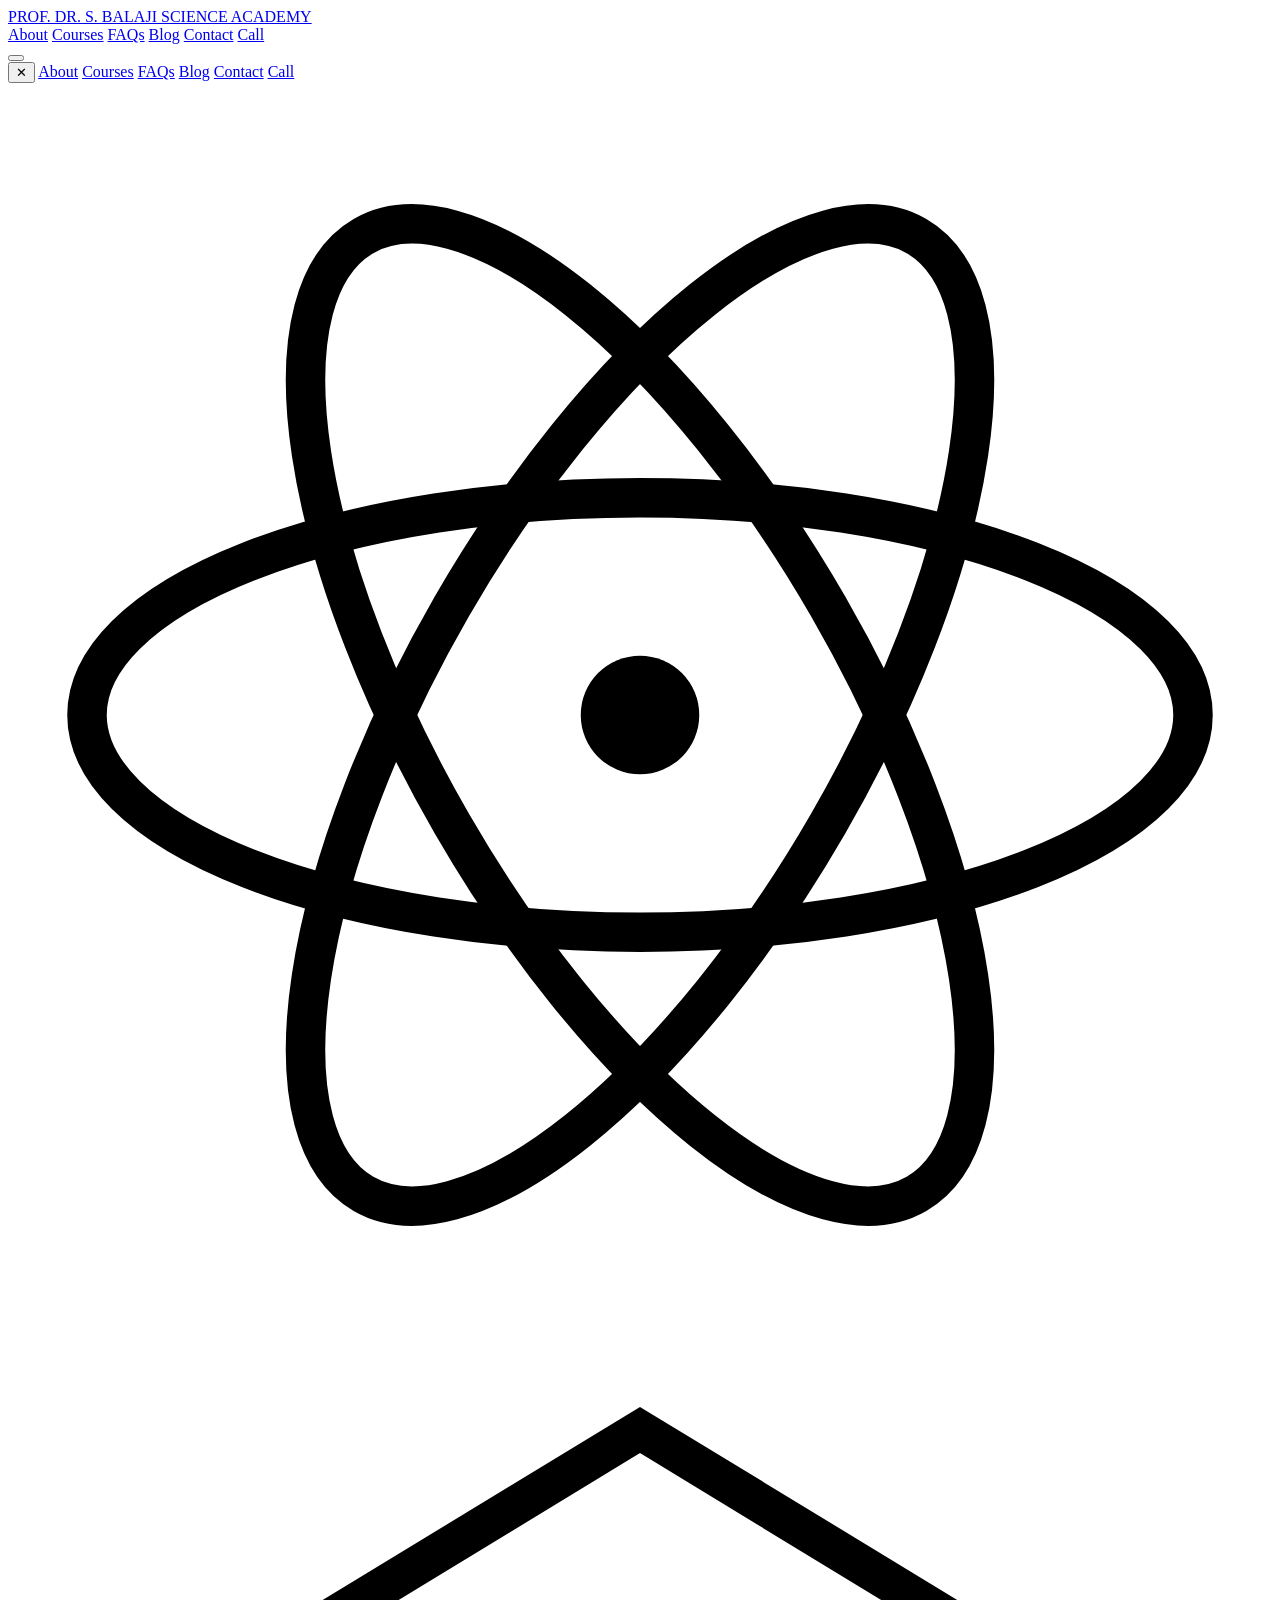
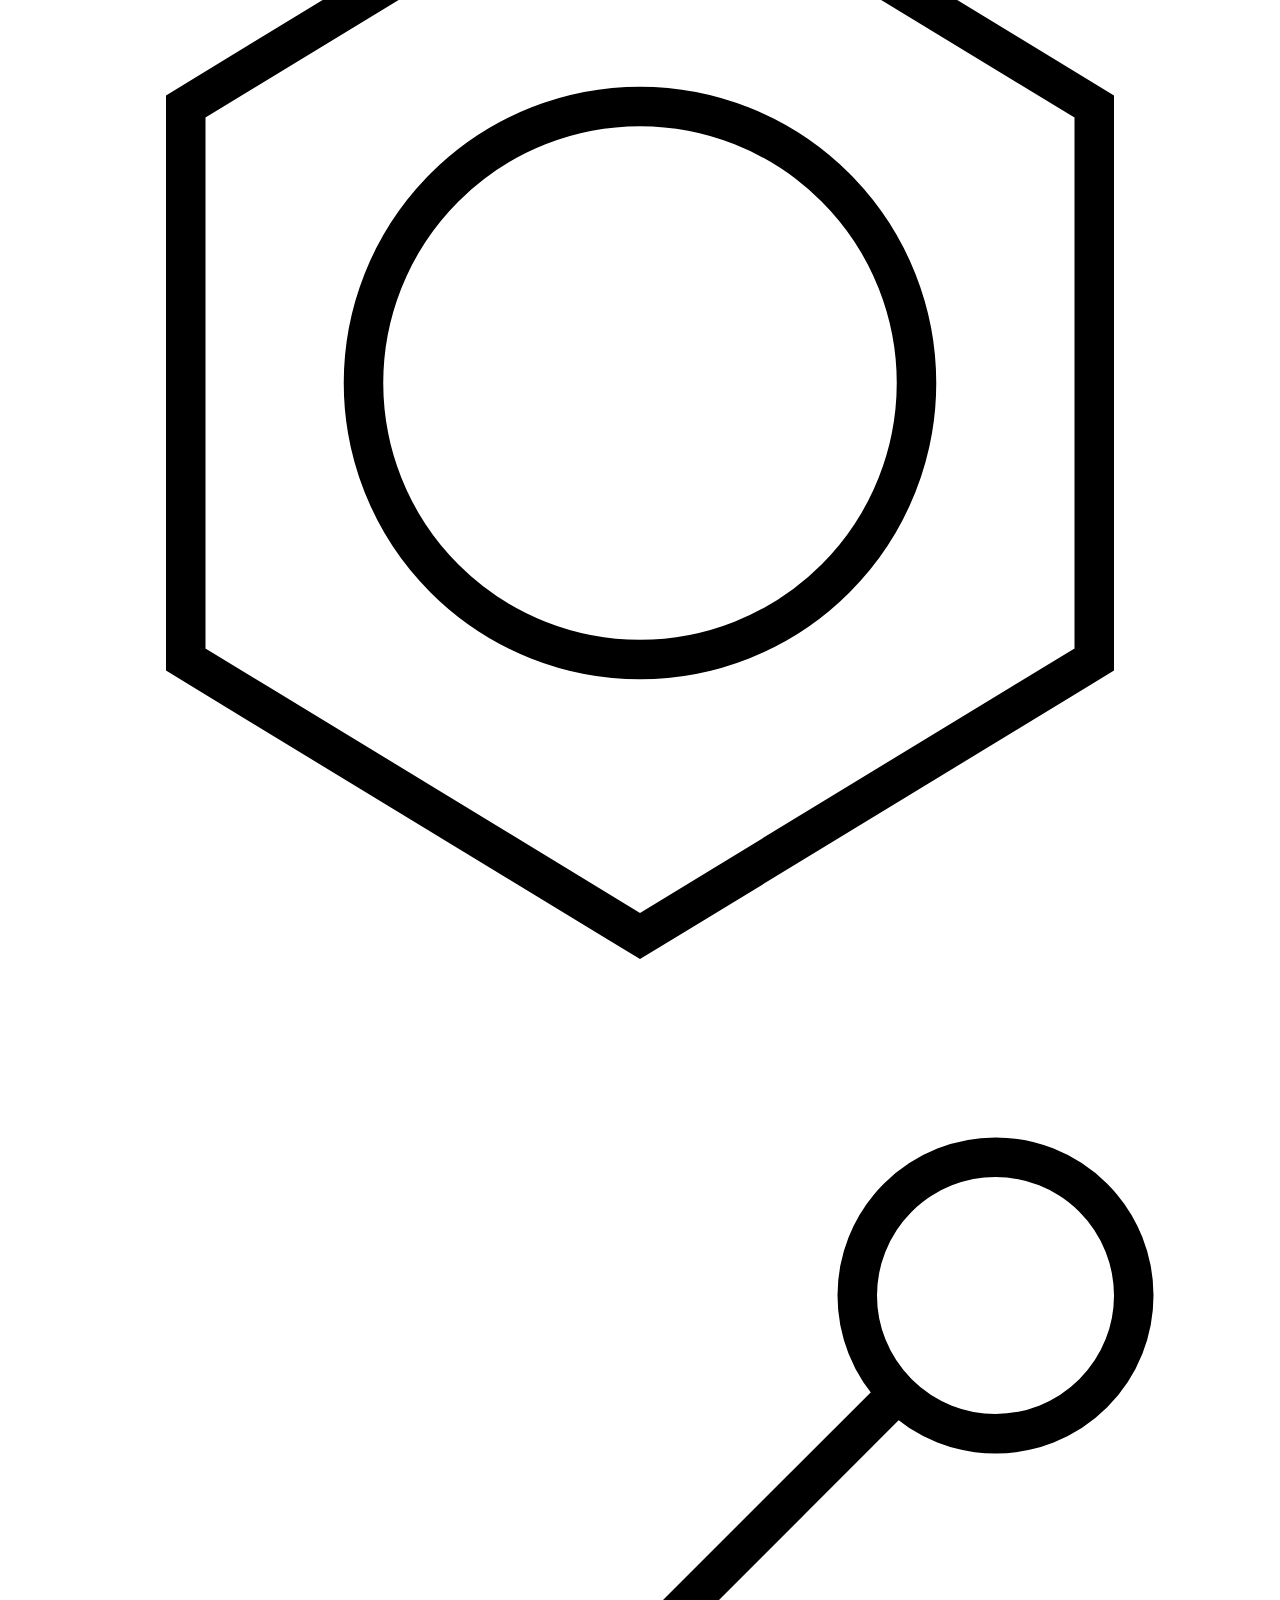
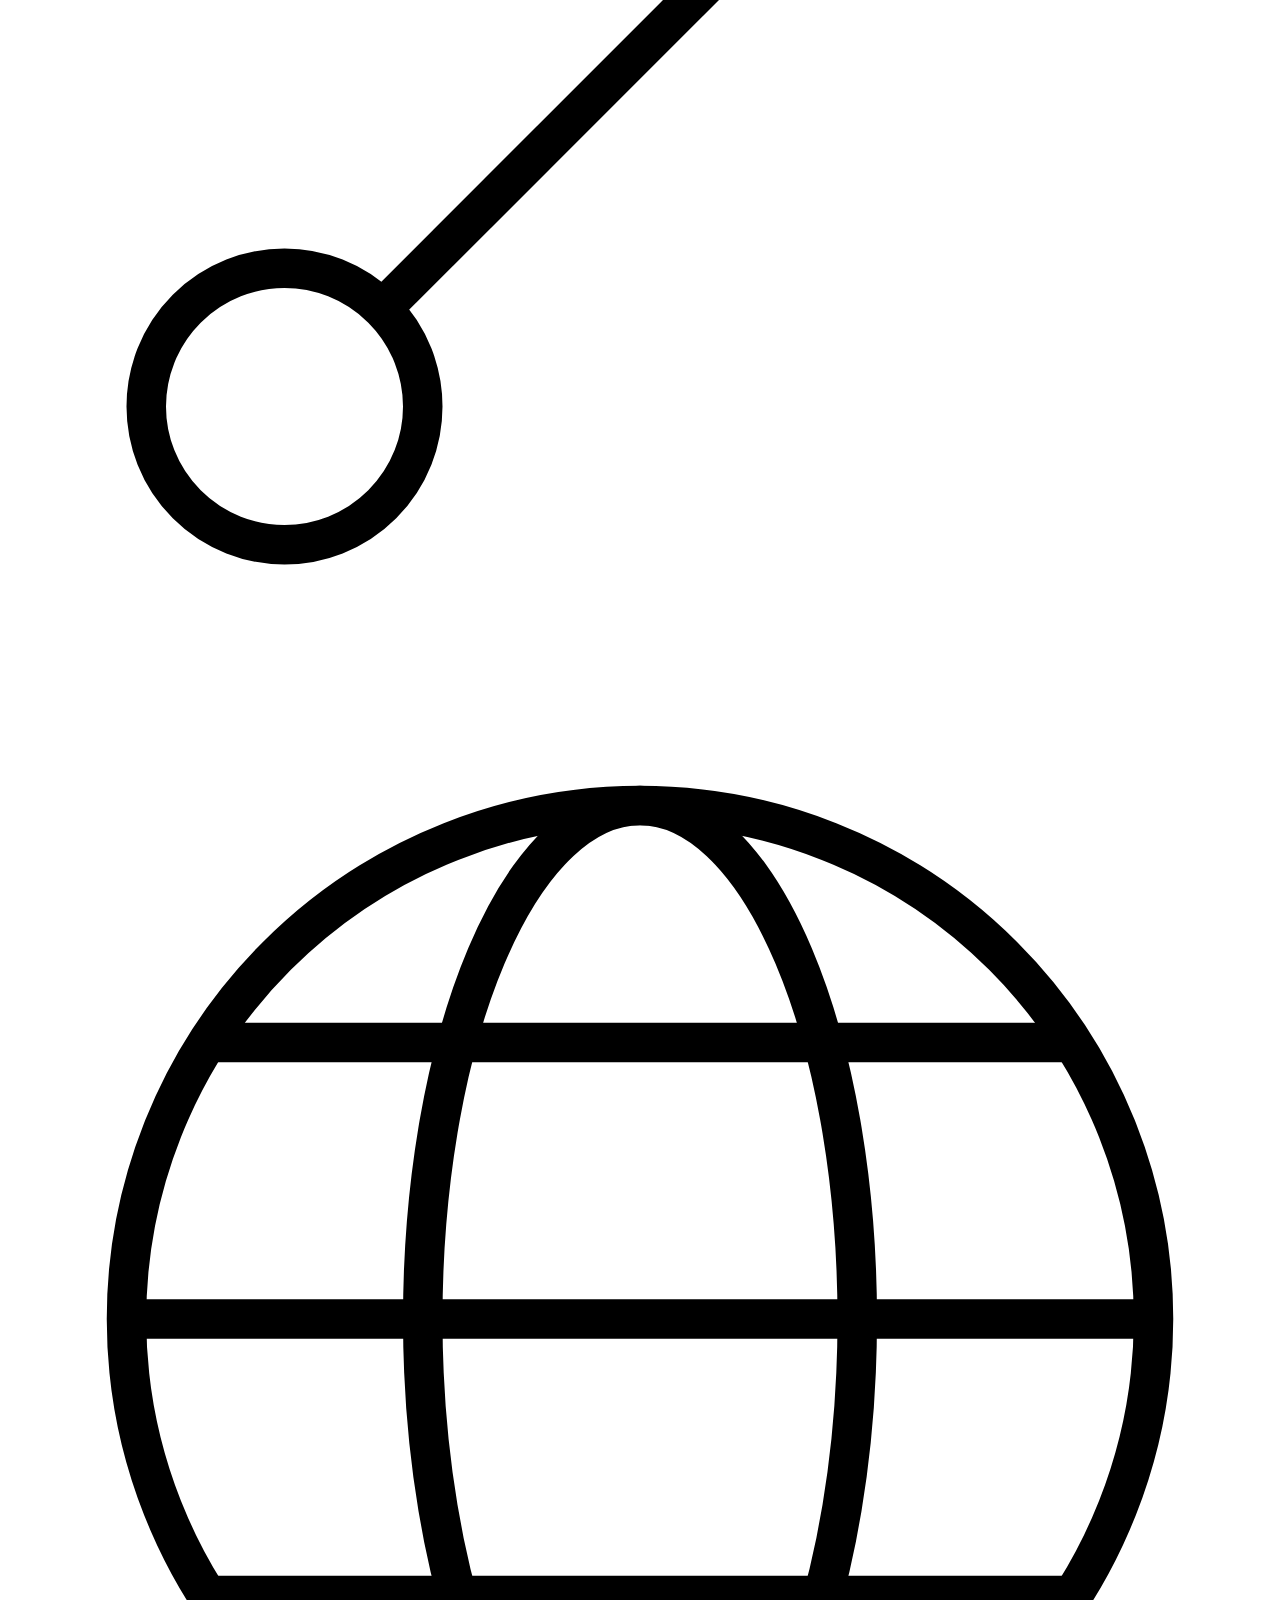
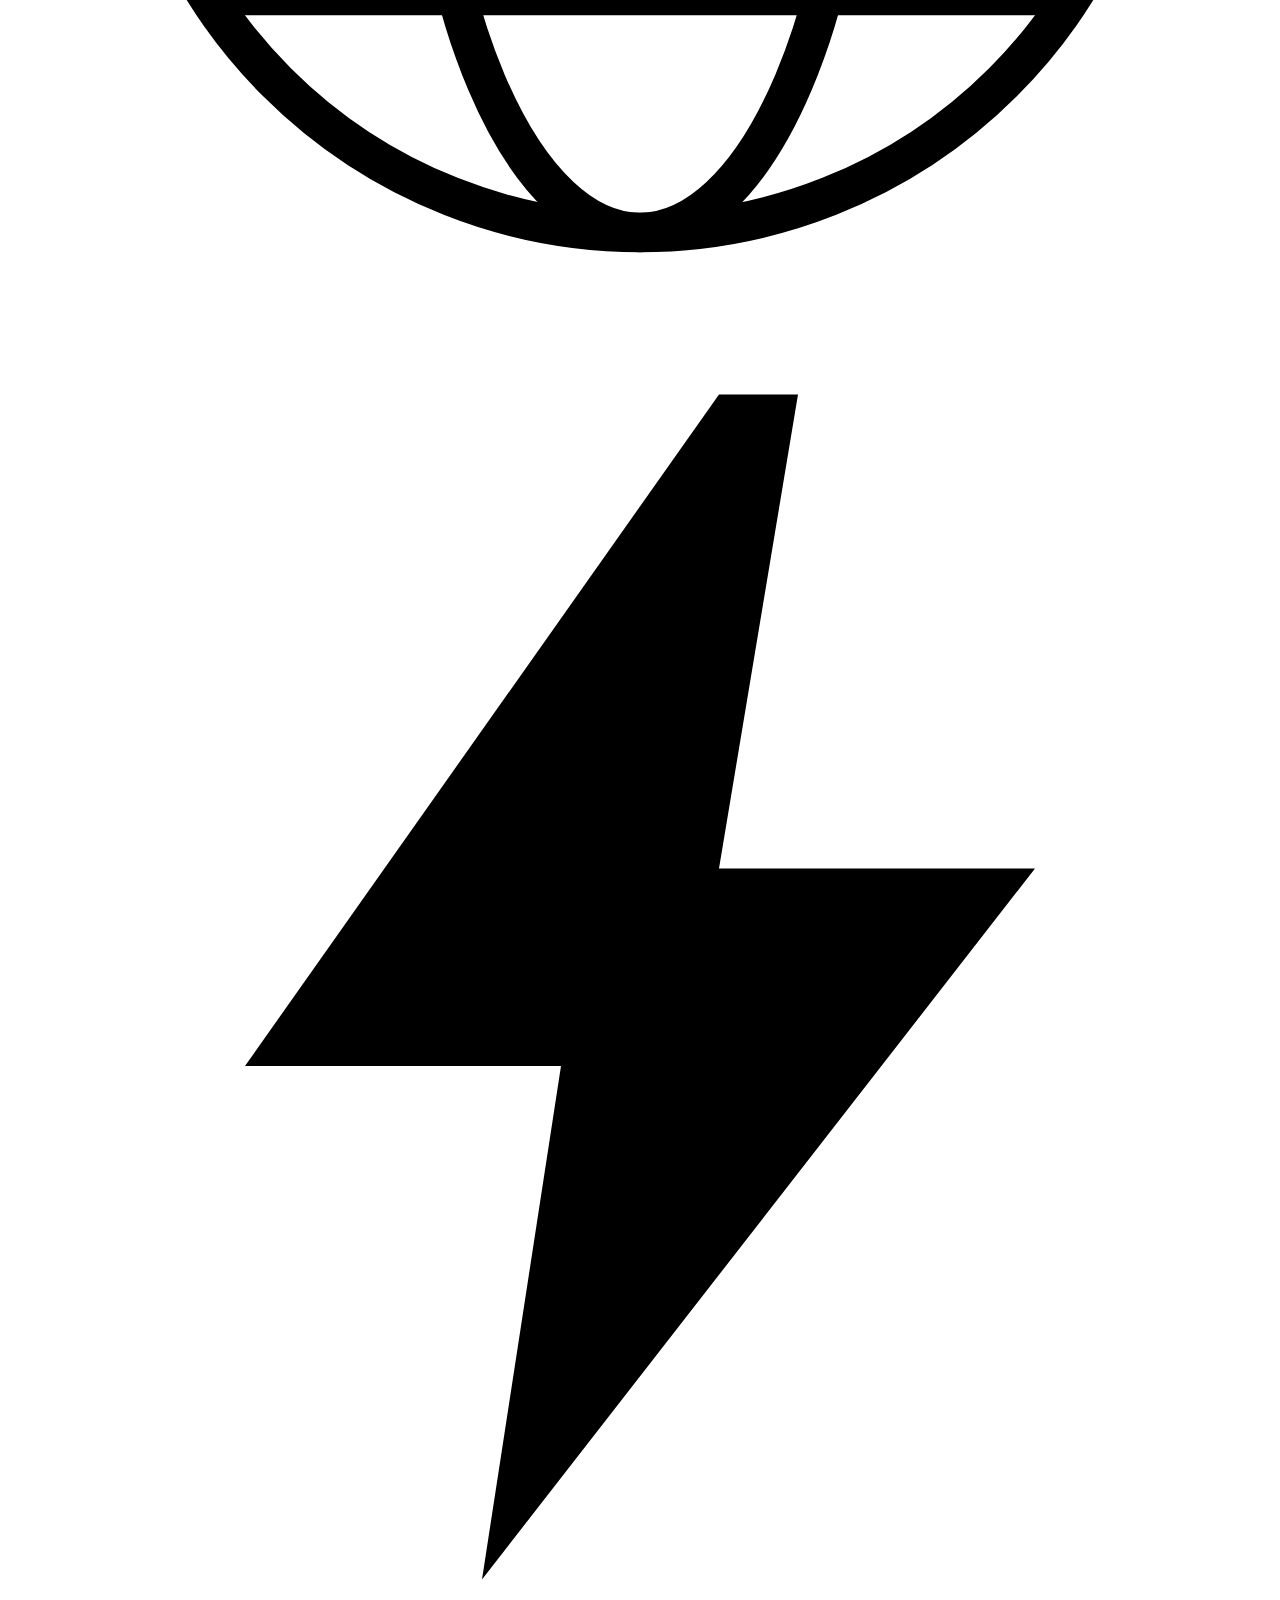
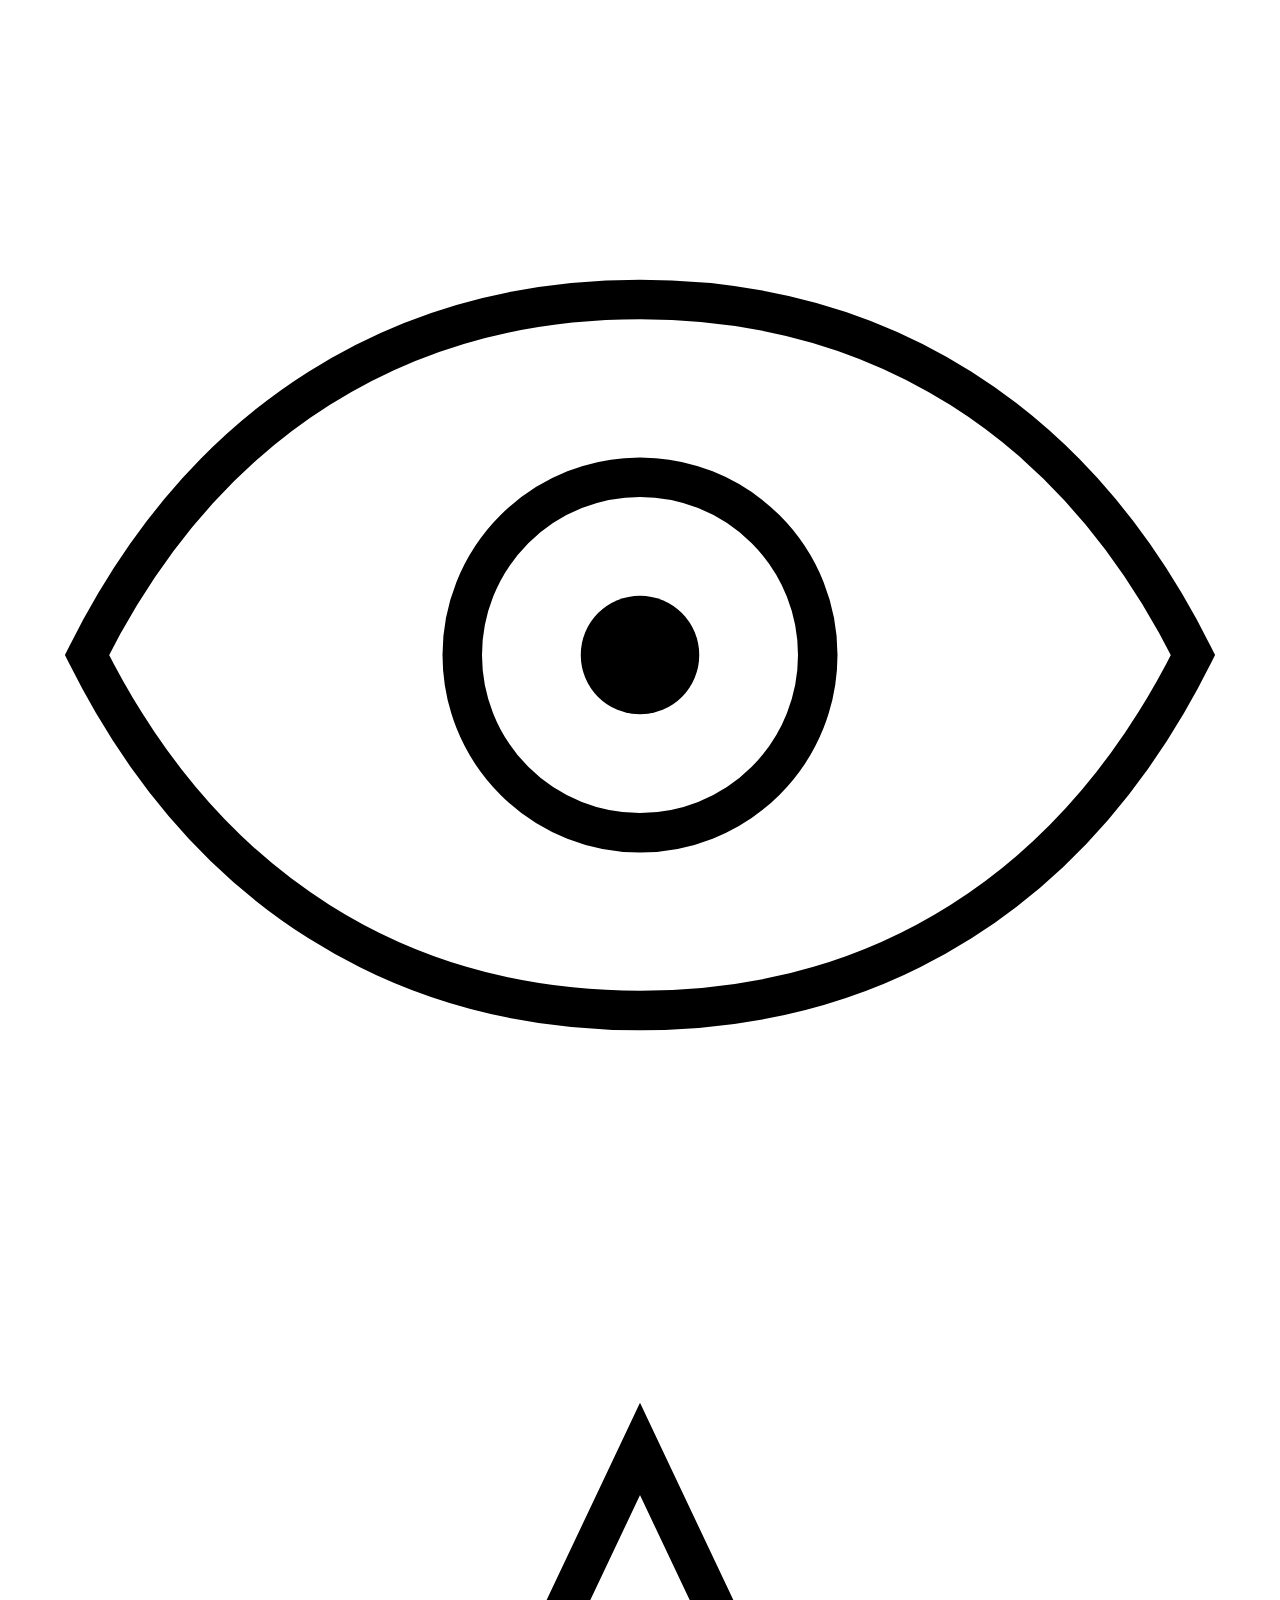
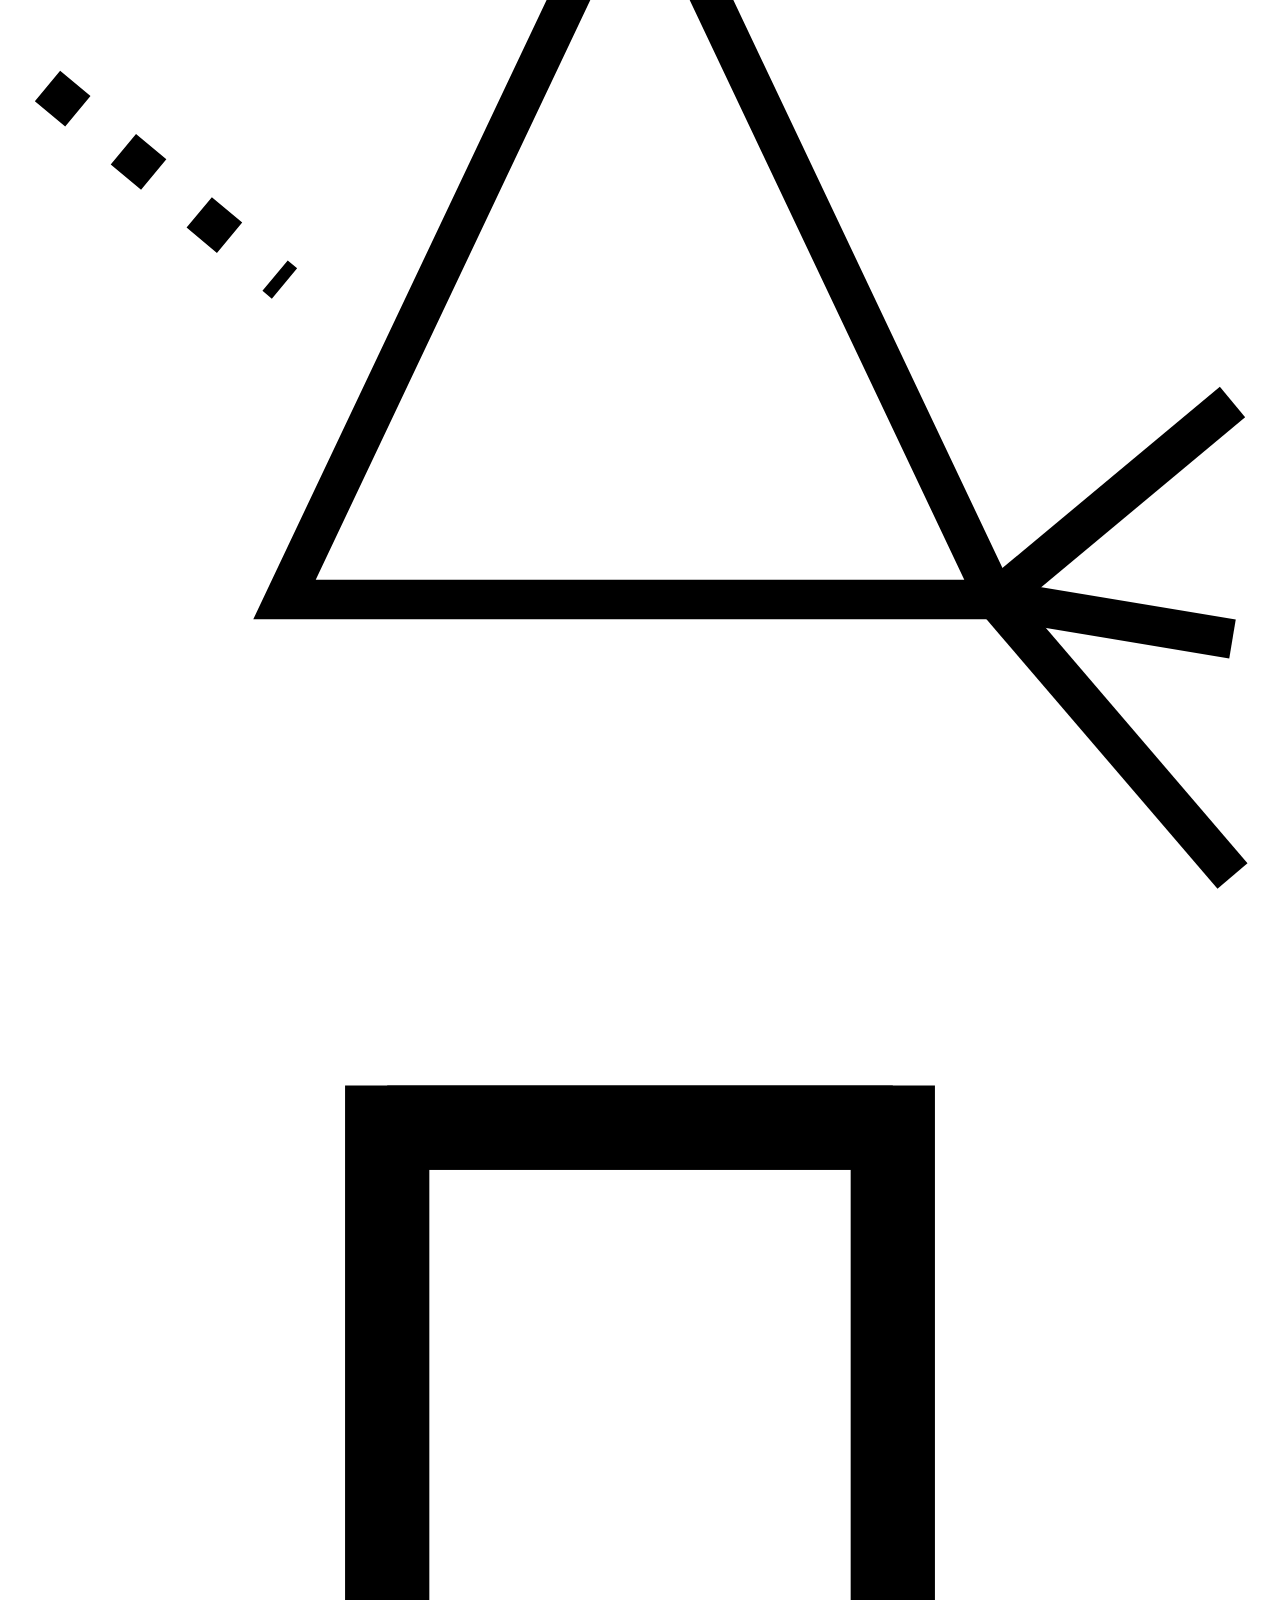
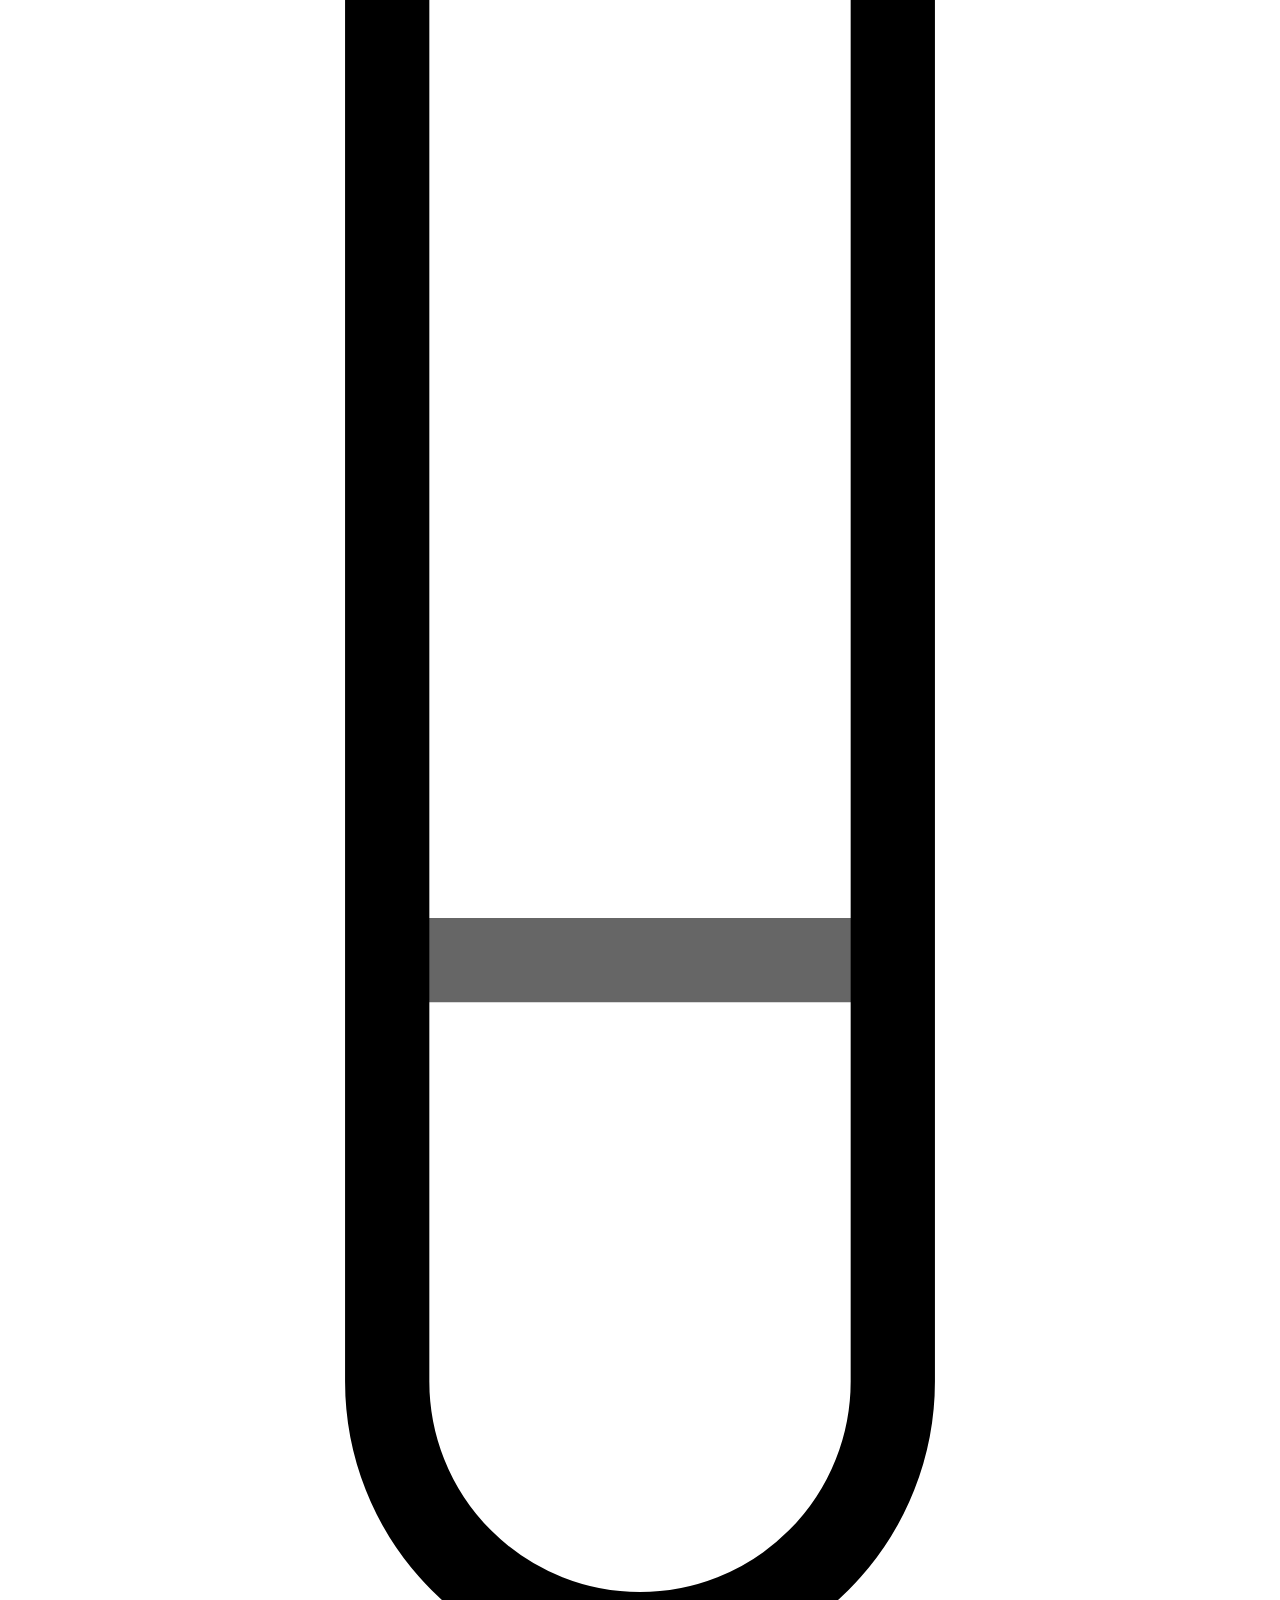
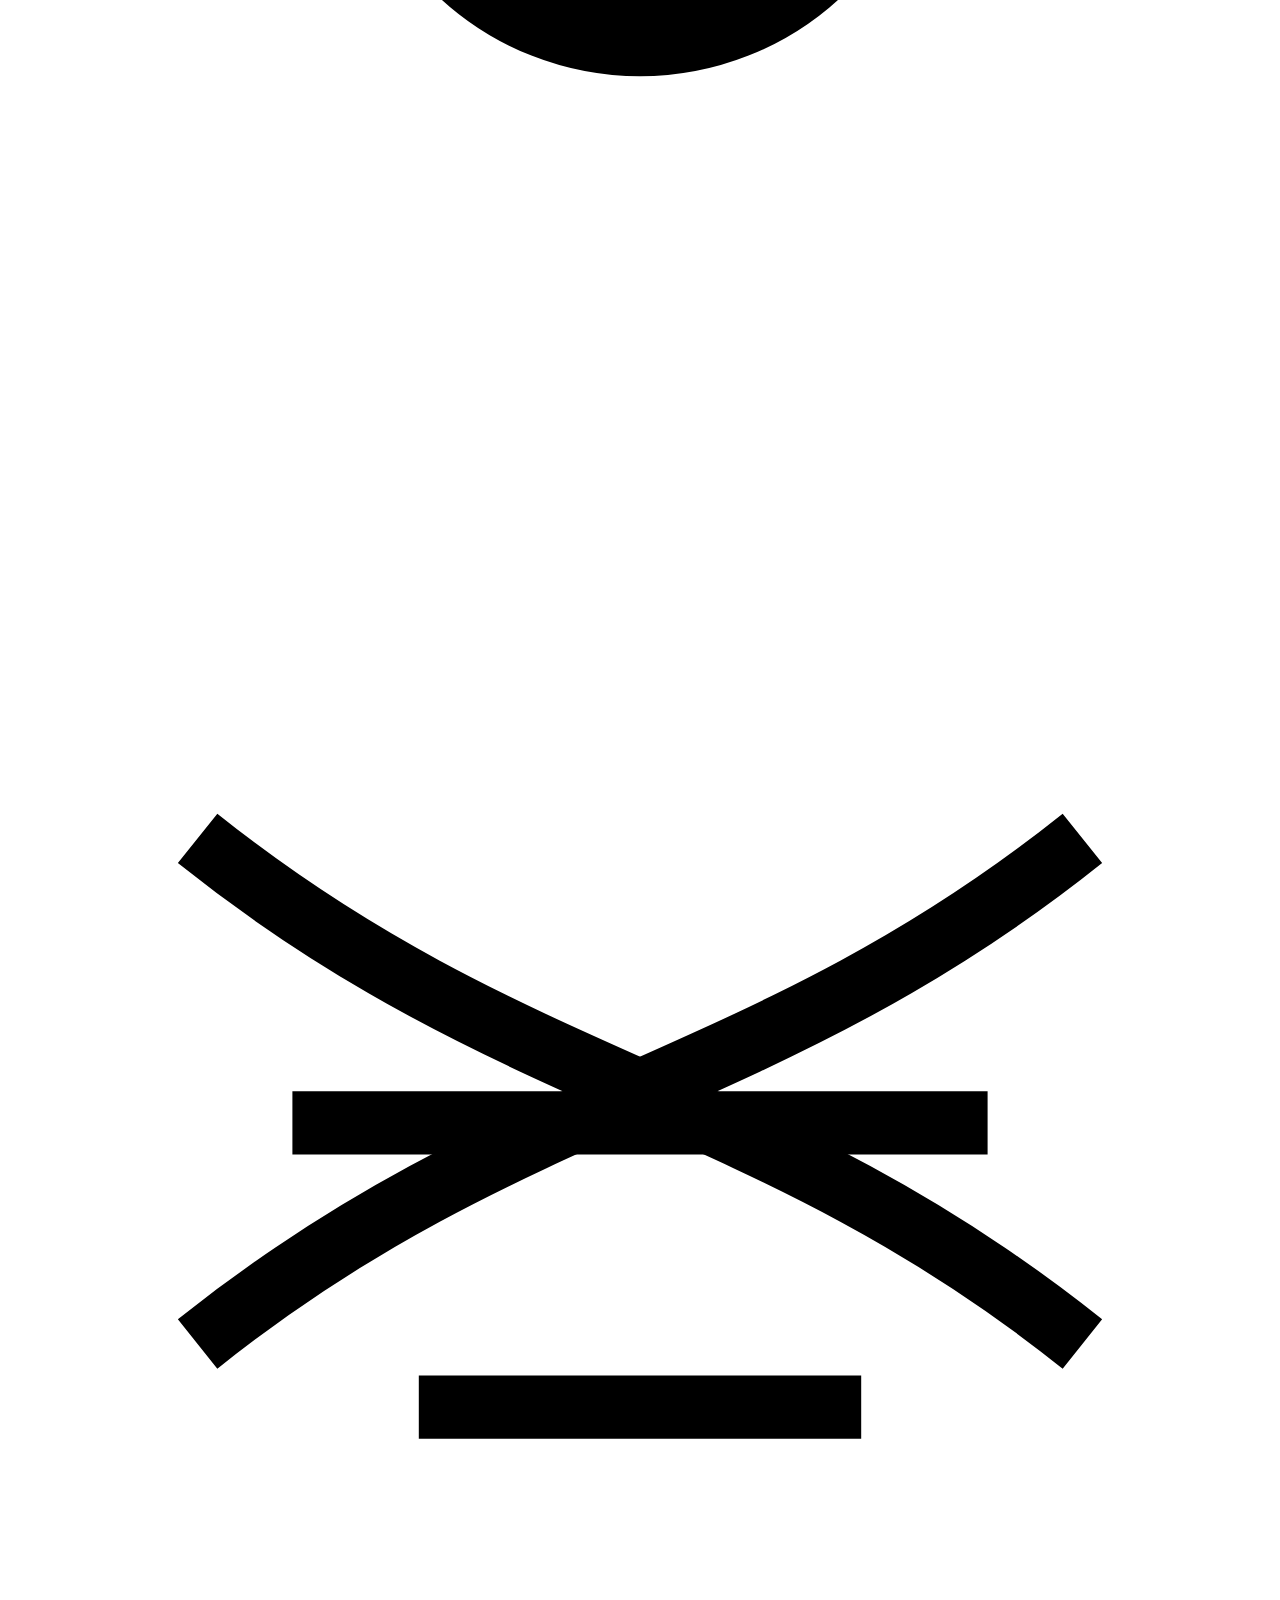
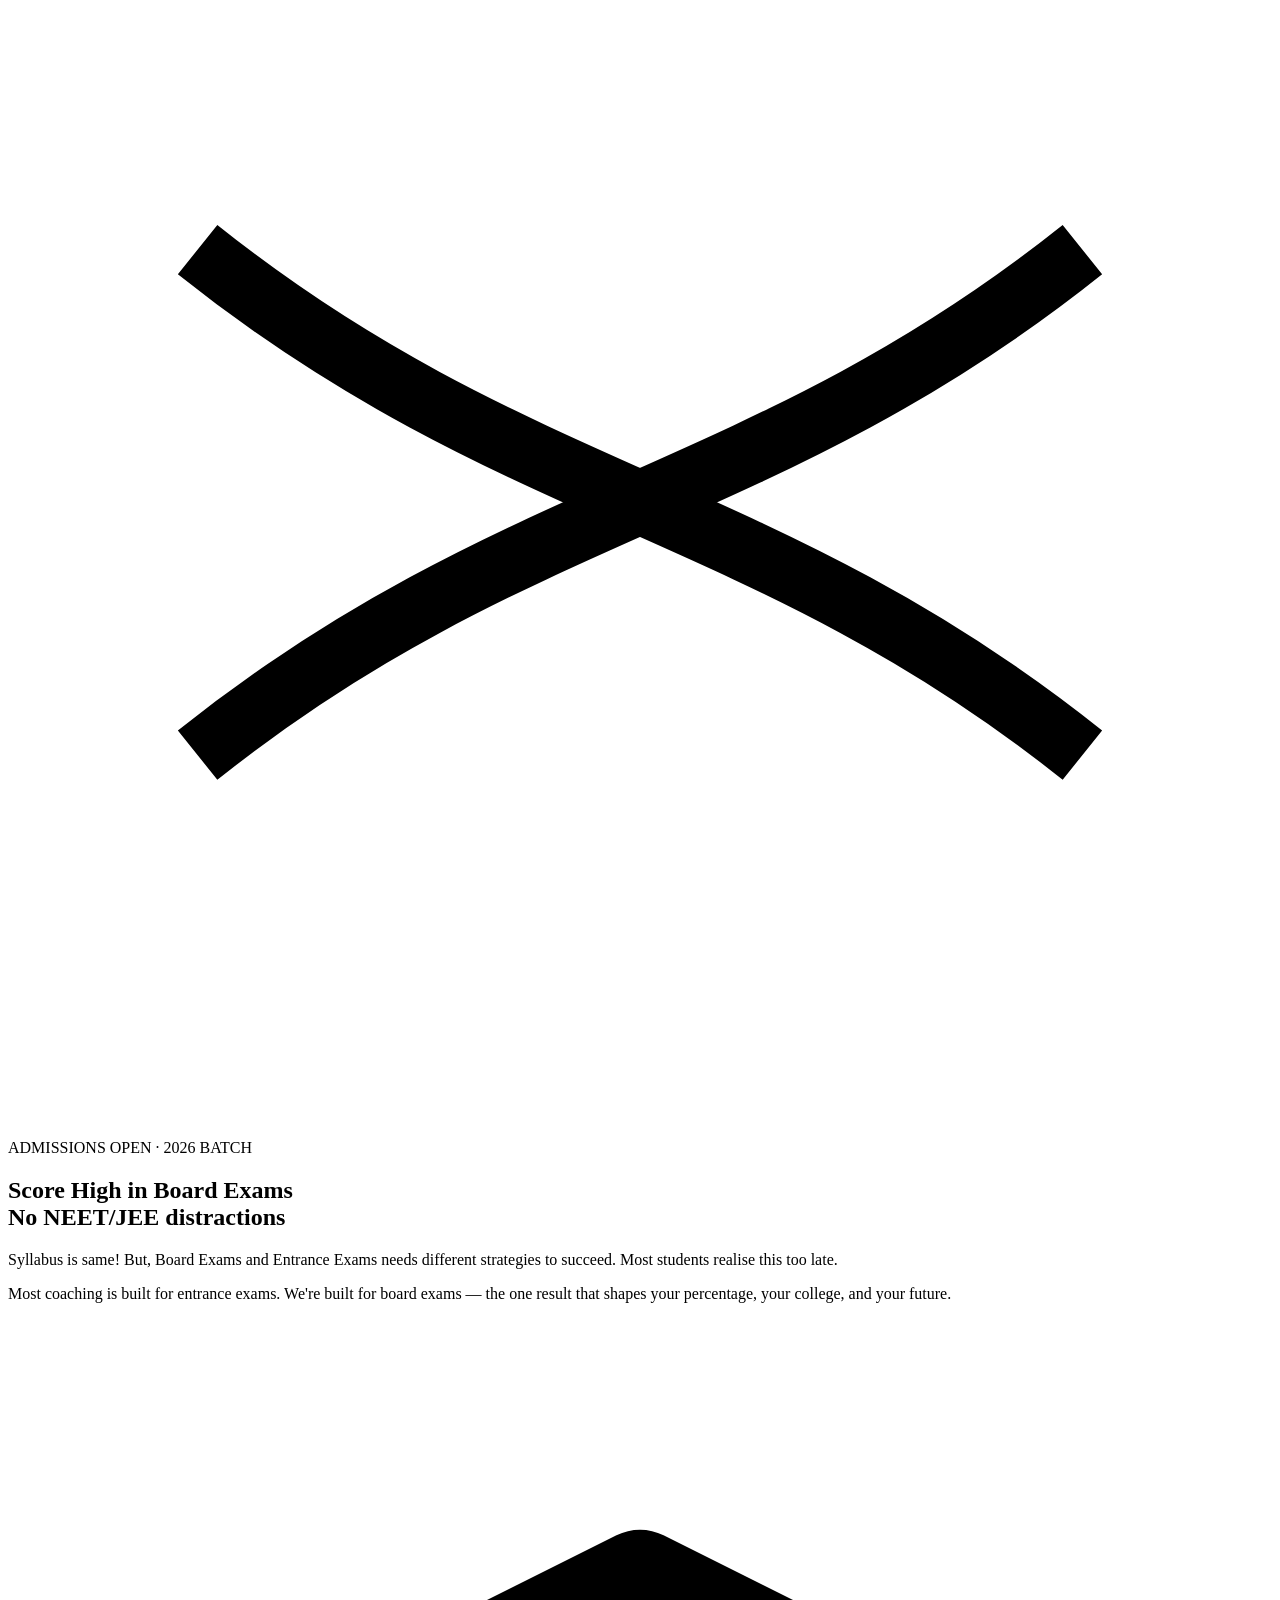
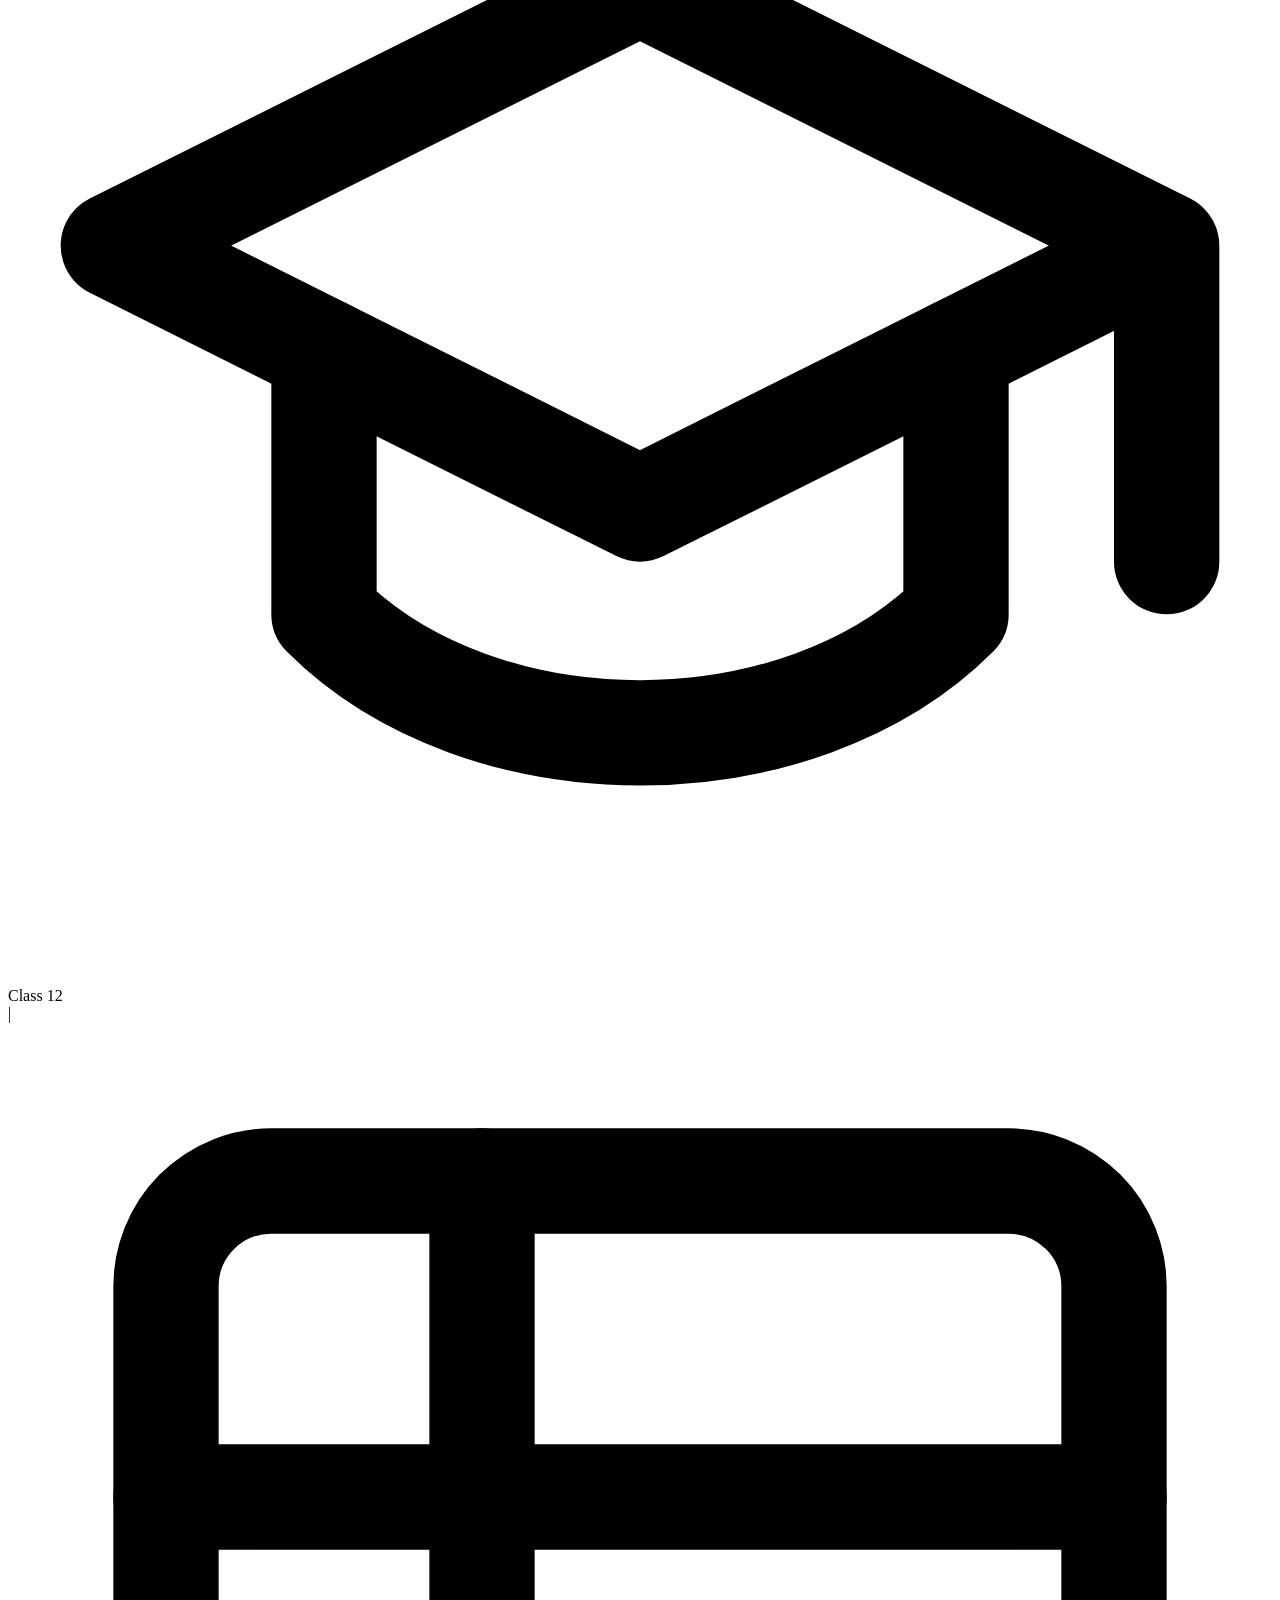
==== index.html @ a3b2b8bd "Update index.html" ====
<!DOCTYPE html>
<html lang="en">
<head>
    <meta charset="UTF-8">
    <meta name="viewport" content="width=device-width, initial-scale=1.0">
    <title>Physics & Chemistry Coaching for Class 12 | Prof. Dr. S. Balaji</title>
    <meta name="description" content="Expert Class 12 Physics & Chemistry coaching for CBSE & TN State Board. 25+ years teaching. Board-focused prep. Free Class 10 science on YouTube.">
    <meta name="keywords" content="CBSE Class 12, TN State Board, Physics Coaching, Chemistry Coaching, Board Exams, Science Academy">
    <meta name="author" content="Prof. Dr. S. Balaji">
    <meta property="og:title" content="Prof. Dr. S. Balaji Science Academy | Physics & Chemistry for Class 12">
    <meta property="og:description" content="Board exam-focused coaching for Class 12. 25+ years teaching, IIT Madras postdoc.">
    <meta property="og:type" content="website">
    <meta property="og:url" content="https://profbalaji.in">
    <meta property="og:image" content="https://profbalaji.in/assets/images/preview.jpg">
    <meta property="og:image:width" content="1200">
    <meta property="og:image:height" content="630">
    <link rel="icon" type="image/x-icon" href="favicon.ico">
    <link rel="apple-touch-icon" href="favicon.ico">
    <link rel="canonical" href="https://profbalaji.in">
    <script type="application/ld+json">
    {
        "@context": "https://schema.org",
        "@type": "LocalBusiness",
        "name": "Prof. Dr. S. Balaji Science Academy",
        "image": "https://profbalaji.in/assets/images/preview.jpg",
        "description": "Expert Physics & Chemistry coaching for Class 12 CBSE & TN State Board students. 25+ years teaching experience with board exam-focused strategies.",
        "address": {
            "@type": "PostalAddress",
            "streetAddress": "No. 26, Avvai Street, Athiyaman Nagar",
            "addressLocality": "Kanchipuram",
            "addressRegion": "Tamil Nadu",
            "postalCode": "631501",
            "addressCountry": "IN"
        },
        "telephone": "+919787692116",
        "email": "prof.balaji13@gmail.com",
        "url": "https://profbalaji.in",
        "sameAs": [
            "https://www.linkedin.com/in/profdrsbalaji",
            "https://www.youtube.com/@CBSEdigest",
            "https://scholar.google.co.kr/citations?hl=en&pli=1&user=9NAUZ5MAAAAJ",
            "https://profbalaji.substack.com/"
        ],
        "priceRange": "$$",
        "areaServed": [
            "Kanchipuram",
            "Tamil Nadu",
            "India"
        ],
        "knowsAbout": [
            "Class 12 Physics",
            "Class 12 Chemistry",
            "CBSE Board Exams",
            "TN State Board Exams",
            "Online Tutoring",
            "Hybrid Tutoring"
        ],
        "alumniOf": {
            "@type": "EducationalOrganization",
            "name": "IIT Madras"
        },
        "hasCredential": {
            "@type": "EducationalOccupationalCredential",
            "credentialCategory": "PhD",
            "about": "Physical Chemistry",
            "issuedBy": {
                "@type": "EducationalOrganization",
                "name": "University of Madras"
            }
        }
    }
    </script>
    <link rel="stylesheet" href="https://cdn.jsdelivr.net/npm/bootstrap-icons@1.11.3/font/bootstrap-icons.css">
    <link rel="stylesheet" href="styles.css">
</head>
<body>
    <!-- HEADER -->
    <header class="header" id="header">
        <div class="header-container">
            <a href="index.html" class="logo">PROF. DR. S. BALAJI SCIENCE ACADEMY</a>
            
            <nav class="nav-desktop">
                <a href="#about-section" class="nav-link">About</a>
                <a href="#courses-section" class="nav-link">Courses</a>
                <a href="#faqs-section" class="nav-link">FAQs</a>
                <a href="#blog-section" class="nav-link">Blog</a>
                <a href="#contact-section" class="nav-link">Contact</a>
                <a href="tel:+919787692116" class="nav-cta">Call</a>
            </nav>

            <button class="hamburger" id="hamburger">
                <span></span>
                <span></span>
                <span></span>
            </button>
        </div>

        <!-- Mobile Menu -->
        <nav class="nav-mobile" id="navMobile">
            <button class="close-menu" id="closeMenu">✕</button>
            <a href="#about-section" class="nav-link-mobile">About</a>
            <a href="#courses-section" class="nav-link-mobile">Courses</a>
            <a href="#faqs-section" class="nav-link-mobile">FAQs</a>
            <a href="#blog-section" class="nav-link-mobile">Blog</a>
            <a href="#contact-section" class="nav-link-mobile">Contact</a>
            <a href="tel:+919787692116" class="nav-link-mobile cta-mobile">Call</a>
        </nav>
    </header>

    <!-- HERO -->
    <section class="hero" id="home">
        <div class="hero-grid"></div>

        <!-- Decorative floating science doodles (desktop only) -->
        <div class="hero-doodles" aria-hidden="true">
            <div class="hero-doodle hero-doodle-atom">
                <svg viewBox="0 0 64 64" fill="none" stroke="currentColor" stroke-width="2">
                    <circle cx="32" cy="32" r="3" fill="currentColor" stroke="none"/>
                    <ellipse cx="32" cy="32" rx="28" ry="11"/>
                    <ellipse cx="32" cy="32" rx="28" ry="11" transform="rotate(60 32 32)"/>
                    <ellipse cx="32" cy="32" rx="28" ry="11" transform="rotate(120 32 32)"/>
                </svg>
            </div>
            <div class="hero-doodle hero-doodle-benzene">
                <svg viewBox="0 0 64 64" fill="none" stroke="currentColor" stroke-width="2">
                    <polygon points="32,4 55,18 55,46 32,60 9,46 9,18"/>
                    <circle cx="32" cy="32" r="14"/>
                </svg>
            </div>
            <div class="hero-doodle hero-doodle-bond">
                <svg viewBox="0 0 64 64" fill="none" stroke="currentColor" stroke-width="2">
                    <circle cx="14" cy="50" r="7"/>
                    <circle cx="50" cy="14" r="7"/>
                    <line x1="19.5" y1="44.5" x2="44.5" y2="19.5"/>
                </svg>
            </div>
            <div class="hero-doodle hero-doodle-globe">
                <svg viewBox="0 0 64 64" fill="none" stroke="currentColor" stroke-width="2">
                    <circle cx="32" cy="32" r="26"/>
                    <ellipse cx="32" cy="32" rx="11" ry="26"/>
                    <line x1="6" y1="32" x2="58" y2="32"/>
                    <path d="M10 18h44M10 46h44"/>
                </svg>
            </div>
            <div class="hero-doodle hero-doodle-bolt">
                <svg viewBox="0 0 64 64" fill="currentColor" stroke="none">
                    <path d="M36 2L12 36h16l-4 26 28-36H36l4-24z"/>
                </svg>
            </div>
            <div class="hero-doodle hero-doodle-eye">
                <svg viewBox="0 0 64 64" fill="none" stroke="currentColor" stroke-width="2">
                    <path d="M4 32c6-12 16-18 28-18s22 6 28 18c-6 12-16 18-28 18S10 44 4 32z"/>
                    <circle cx="32" cy="32" r="9"/>
                    <circle cx="32" cy="32" r="3" fill="currentColor" stroke="none"/>
                </svg>
            </div>
            <div class="hero-doodle hero-doodle-prism">
                <svg viewBox="0 0 64 64" fill="none" stroke="currentColor" stroke-width="2">
                    <polygon points="14,46 32,8 50,46"/>
                    <line x1="2" y1="20" x2="14" y2="30" stroke-dasharray="2 3"/>
                    <line x1="50" y1="46" x2="62" y2="36"/>
                    <line x1="50" y1="46" x2="62" y2="48"/>
                    <line x1="50" y1="46" x2="62" y2="60"/>
                </svg>
            </div>
            <div class="hero-doodle hero-doodle-tube">
                <svg viewBox="0 0 30 70" fill="none" stroke="currentColor" stroke-width="2">
                    <path d="M9 4h12v44a6 6 0 0 1-6 6 6 6 0 0 1-6-6V4z"/>
                    <line x1="9" y1="4" x2="21" y2="4"/>
                    <path d="M9 38h12" stroke-opacity="0.6"/>
                </svg>
            </div>
            <div class="hero-doodle hero-doodle-dna">
                <svg viewBox="0 0 40 64" fill="none" stroke="currentColor" stroke-width="2">
                    <path d="M6 4c10 8 18 8 28 16M6 36c10 8 18 8 28 16"/>
                    <path d="M34 4c-10 8-18 8-28 16M34 36c-10 8-18 8-28 16"/>
                    <line x1="9" y1="13" x2="31" y2="13"/>
                    <line x1="13" y1="22" x2="27" y2="22"/>
                </svg>
            </div>
        </div>

        <div class="hero-container">
            <div class="hero-content">
                <div class="hero-pill">ADMISSIONS OPEN · 2026 BATCH</div>
                
                <h1 class="hero-title">
                    <span class="blue-text">Score High</span> in Board Exams<br>
                    <span class="italic">No NEET/JEE distractions</span>
                </h1>
                
                <p class="hero-description">
                    Syllabus is same! But, Board Exams and Entrance Exams needs different strategies to succeed. Most students realise this too late.
                </p>
                <p class="hero-description">
                    Most coaching is built for entrance exams. We're built for board exams — the one result that shapes your percentage, your college, and your future.
                </p>

                <div class="hero-features-row">
                    <div class="hero-feature-item">
                        <svg viewBox="0 0 24 24" fill="none" stroke="currentColor" stroke-width="2" stroke-linecap="round" stroke-linejoin="round">
                            <path d="M22 10v6M2 10l10-5 10 5-10 5-10-5z"/>
                            <path d="M6 12v5c3 3 9 3 12 0v-5"/>
                        </svg>
                        <span>Class 12</span>
                    </div>
                    <div class="hero-feature-divider">|</div>
                    <div class="hero-feature-item">
                        <svg viewBox="0 0 24 24" fill="none" stroke="currentColor" stroke-width="2" stroke-linecap="round" stroke-linejoin="round">
                            <rect x="3" y="3" width="18" height="18" rx="2"/>
                            <path d="M3 9h18"/>
                            <path d="M9 3v18"/>
                        </svg>
                        <span>CBSE</span>
                    </div>
                    <div class="hero-feature-divider">|</div>
                    <div class="hero-feature-item">
                        <svg viewBox="0 0 24 24" fill="none" stroke="currentColor" stroke-width="2" stroke-linecap="round" stroke-linejoin="round">
                            <path d="M21 10c0 7-9 13-9 13s-9-6-9-13a9 9 0 0 1 18 0z"/>
                            <circle cx="12" cy="10" r="3"/>
                        </svg>
                        <span>TN State Board</span>
                    </div>
                </div>

                <div class="hero-buttons">
                    <a href="tel:+919787692116" class="btn btn-primary">Book free demo</a>
                    <a href="#courses-section" class="btn btn-secondary">See Courses</a>
                </div>
            </div>

            <div class="hero-right-card">
                <div class="coaching-card">
                    <h2 class="coaching-title">Physics & Chemistry</h2>
                    
                    <div class="batch-announcement">
                        <div class="batch-announcement-date">
                            <span>for 2027 Board Exams</span>
                        </div>
                        <div class="batch-announcement-date">
                            <svg viewBox="0 0 24 24" fill="none" stroke="currentColor" stroke-width="2.5" stroke-linecap="round" stroke-linejoin="round">
                                <rect x="3" y="4" width="18" height="18" rx="2"/>
                                <line x1="16" y1="2" x2="16" y2="6"/>
                                <line x1="8" y1="2" x2="8" y2="6"/>
                                <line x1="3" y1="10" x2="21" y2="10"/>
                            </svg>
                            <span>Classes Started on March 2026</span>
                        </div>
                    </div>

                    <div class="coaching-features">
                        <div class="feature-item">
                            <div class="feature-icon">
                                <svg viewBox="0 0 24 24" fill="none" stroke="currentColor" stroke-width="2" stroke-linecap="round" stroke-linejoin="round"><rect x="5" y="3" width="14" height="18" rx="2"/><path d="M9 3v2h6V3"/><line x1="8" y1="11" x2="16" y2="11"/><line x1="8" y1="15" x2="16" y2="15"/></svg>
                            </div>
                            <div class="feature-content">
                                <p class="feature-title">Weekly Tests</p>
                                <p class="feature-subtitle">Regular Assessment</p>
                            </div>
                        </div>

                        <div class="feature-item">
                            <div class="feature-icon">
                                <svg viewBox="0 0 24 24" fill="none" stroke="currentColor" stroke-width="2" stroke-linecap="round" stroke-linejoin="round"><path d="M21 11.5a8.38 8.38 0 0 1-.9 3.8 8.5 8.5 0 0 1-7.6 4.7 8.38 8.38 0 0 1-3.8-.9L3 21l1.9-5.7a8.38 8.38 0 0 1-.9-3.8 8.5 8.5 0 0 1 4.7-7.6 8.38 8.38 0 0 1 3.8-.9h.5a8.48 8.48 0 0 1 8 8v.5z"/><line x1="12" y1="8" x2="12" y2="12"/><circle cx="12" cy="15.5" r="0.8" fill="currentColor" stroke="none"/></svg>
                            </div>
                            <div class="feature-content">
                                <p class="feature-title">Doubt Sessions</p>
                                <p class="feature-subtitle">Personalized Support</p>
                            </div>
                        </div>

                        <div class="feature-item">
                            <div class="feature-icon">
                                <svg viewBox="0 0 24 24" fill="none" stroke="currentColor" stroke-width="2" stroke-linecap="round" stroke-linejoin="round"><path d="M14 2H6a2 2 0 0 0-2 2v16a2 2 0 0 0 2 2h12a2 2 0 0 0 2-2V8z"/><path d="M14 2v6h6"/><line x1="8" y1="13" x2="16" y2="13"/><line x1="8" y1="17" x2="16" y2="17"/></svg>
                            </div>
                            <div class="feature-content">
                                <p class="feature-title">PYQ Practice</p>
                                <p class="feature-subtitle">Previous Year Papers</p>
                            </div>
                        </div>

                        <div class="feature-item">
                            <div class="feature-icon">
                                <svg viewBox="0 0 24 24" fill="none" stroke="currentColor" stroke-width="2" stroke-linecap="round" stroke-linejoin="round"><circle cx="12" cy="12" r="9"/><circle cx="12" cy="12" r="5"/><circle cx="12" cy="12" r="1" fill="currentColor" stroke="none"/></svg>
                            </div>
                            <div class="feature-content">
                                <p class="feature-title">Better Concepts</p>
                                <p class="feature-subtitle">Better Results</p>
                            </div>
                        </div>
                    </div>

                    <button class="join-batch-btn" id="joinBatchBtn">Join 2026 Batch</button>
                </div>
            </div>
        </div>
    </section>

    <!-- ABOUT THE PROF -->
    <section class="about" id="about-section">
        <div class="section-container">
            <div class="section-header">
                <div class="section-eyebrow-row">
                    <span class="section-eyebrow-line"></span>
                    <p class="section-label">ABOUT ME</p>
                    <span class="section-eyebrow-line"></span>
                </div>
                <h2 class="section-title">The mind behind the method</h2>
            </div>
            <div class="about-columns">
                <div class="about-content">
                    <p class="about-para">With a strong foundation in chemistry and a focus on electrochemistry and nanomaterials, I have cultivated a diverse academic and research career.</p>
                    <p class="about-para">I hold a PhD in Physical Chemistry from the University of Madras (1999), following my Postdoctoral Fellowships at the prestigious Indian Institute of Technology (IIT) Madras (1998) and Sunchon National University in South Korea (2005–2007), where I worked in the Department of Chemical Engineering.</p>

                    <div id="readMoreContent" class="read-more-content">
                        <p class="about-para">My research further expanded during a visiting scientist tenure at Jawaharlal Nehru Centre for Advanced Scientific Research (JNCASR), Bengaluru, focusing on nanomaterials and nanoelectrocatalysis in 2010.</p>
                        <p class="about-para">I was also honoured to be selected as a Brainpool Research Fellow at Sunchon National University from 2014 to 2015 — one of only 32 researchers worldwide chosen by the Government of South Korea for groundbreaking research in electrochemistry.</p>
                        <p class="about-para">My academic journey began with a Bachelor of Science in Chemistry from the University of Madras (1986–1989), where I graduated first in my class, and continued with a Master of Science in Applied Chemistry from Anna University (1989–1991), earning first-class distinction.</p>
                    </div>

                    <button class="read-more-btn" id="readMoreBtn">Read More</button>

                    <div class="about-cta">
                        <a href="https://www.linkedin.com/in/profdrsbalaji" class="linkedin-btn">Connect via LinkedIn</a>
                    </div>
                </div>

                <div class="about-stats">
                    <ul class="about-stats-list">
                        <li class="about-stat-item">
                            <span class="about-stat-icon">
                                <svg viewBox="0 0 24 24" fill="none" stroke="currentColor" stroke-width="2" stroke-linecap="round" stroke-linejoin="round"><path d="M22 10v6M2 10l10-5 10 5-10 5-10-5z"/><path d="M6 12v5c3 3 9 3 12 0v-5"/></svg>
                            </span>
                            <span class="about-stat-text"><strong>25+ years</strong> of teaching experience</span>
                        </li>
                        <li class="about-stat-item">
                            <span class="about-stat-icon">
                                <svg viewBox="0 0 24 24" fill="none" stroke="currentColor" stroke-width="2" stroke-linecap="round" stroke-linejoin="round"><path d="M14 2H6a2 2 0 0 0-2 2v16a2 2 0 0 0 2 2h12a2 2 0 0 0 2-2V8z"/><path d="M14 2v6h6"/><line x1="8" y1="13" x2="16" y2="13"/><line x1="8" y1="17" x2="16" y2="17"/></svg>
                            </span>
                            <span class="about-stat-text"><strong>50+</strong> international publications</span>
                        </li>
                        <li class="about-stat-item">
                            <span class="about-stat-icon">
                                <svg viewBox="0 0 24 24" fill="none" stroke="currentColor" stroke-width="2" stroke-linecap="round" stroke-linejoin="round"><path d="M12 2L2 7l10 5 10-5-10-5z"/><path d="M2 17l10 5 10-5M2 12l10 5 10-5"/></svg>
                            </span>
                            <span class="about-stat-text"><strong>IIT Madras</strong> postdoc</span>
                        </li>
                        <li class="about-stat-item">
                            <span class="about-stat-icon">
                                <svg viewBox="0 0 24 24" fill="none" stroke="currentColor" stroke-width="2" stroke-linecap="round" stroke-linejoin="round"><circle cx="12" cy="12" r="9"/><circle cx="12" cy="12" r="5"/><circle cx="12" cy="12" r="1" fill="currentColor"/></svg>
                            </span>
                            <span class="about-stat-text">One goal: <strong>your board exam success</strong></span>
                        </li>
                    </ul>
                </div>
            </div>
        </div>
    </section>

    <!-- COURSES -->
    <section class="courses" id="courses-section">
        <div class="section-container">
            <div class="section-header">
                <div class="section-eyebrow-row">
                    <span class="section-eyebrow-line"></span>
                    <p class="section-label">COURSES OFFERED</p>
                    <span class="section-eyebrow-line"></span>
                </div>
                <h2 class="section-title">Find your course</h2>
            </div>

            <div class="courses-grid">
                <!-- CBSE Card -->
                <div class="course-card">
                    <div class="pill-group">
                        <span class="pill-badge">LIMITED SEATS</span>
                        <span class="pill-badge">CLASSROOM & ONLINE</span>
                    </div>
                    <h3 class="course-board">CBSE</h3>
                    <p class="course-class">Class 12</p>
                    <p class="course-subjects">PHYSICS & CHEMISTRY</p>
                    <p class="course-description">Complete NCERT syllabus, <strong>concept-first teaching</strong>, and <strong>regular practice tests</strong>. Walk into your board exam confident and prepared.</p>
                    <div class="batch-timings">
                        <div class="batch-left">
                            <p class="batch-title">Weekday Batch</p>
                            <p class="batch-days">Mon to Sat</p>
                            <p class="batch-time">5:30 AM – 6:30 AM</p>
                        </div>
                        <div class="batch-divider">|</div>
                        <div class="batch-right">
                            <p class="batch-title">Weekend Batch</p>
                            <p class="batch-schedule">Sat 6:00 PM – 8:30 PM<br>Sun 6:00 AM – 8:30 AM</p>
                        </div>
                    </div>
                    <div class="course-btn-row">
                        <a href="https://wa.me/919787692116" class="course-cta">Attend Demo →</a>
                        <a href="cbse-12.html" class="course-cta-outline">Know More</a>
                    </div>
                </div>

                <!-- TN State Board Card -->
                <div class="course-card">
                    <div class="pill-group">
                        <span class="pill-badge">LIMITED SEATS</span>
                        <span class="pill-badge">CLASSROOM & ONLINE</span>
                    </div>
                    <h3 class="course-board tnboard">TN STATE BOARD</h3>
                    <p class="course-class">Class 12</p>
                    <p class="course-subjects">PHYSICS & CHEMISTRY</p>
                    <p class="course-description">Complete TN State Board syllabus, <strong>concept-first teaching</strong>, and <strong>regular practice tests</strong>. Walk into your board exam confident and prepared.</p>
                    <div class="batch-timings batch-single">
                        <div class="batch-center">
                            <p class="batch-title">Weekday Batch</p>
                            <p class="batch-days">Mon to Sat</p>
                            <p class="batch-time">6:30 AM – 7:30 AM</p>
                        </div>
                    </div>
                    <div class="course-btn-row">
                        <a href="https://wa.me/919787692116" class="course-cta">Attend Demo →</a>
                        <a href="stateboard-12.html" class="course-cta-outline">Know More</a>
                    </div>
                </div>
            </div>

            <!-- CBSE Digest Card -->
            <div class="cbse-digest-card" id="digestCard" role="link" tabindex="0" aria-label="Visit CBSE Digest page">
                <div class="digest-left">
                    <div class="digest-logo">
                        <svg viewBox="0 0 24 24" fill="none" stroke="currentColor" stroke-width="2" stroke-linecap="round" stroke-linejoin="round"><path d="M2 5c4-1 7 0 10 2 3-2 6-3 10-2v13c-4-1-7 0-10 2-3-2-6-3-10-2V5z"/><line x1="12" y1="7" x2="12" y2="20"/></svg>
                        <span>CBSE digest</span>
                    </div>

                    <span class="digest-pill">CLASS 10 CBSE SCIENCE</span>

                    <h3 class="digest-headline">Learn Smart. Score <span class="digest-blue">95+.</span></h3>

                    <p class="digest-description">Complete syllabus, PYQs, one shot videos &amp; notes – your all-in-one solution to ace Science.</p>

                    <div class="digest-rule"></div>

                    <div class="digest-features">
                        <div class="digest-feature">
                            <svg viewBox="0 0 24 24" fill="none" stroke="currentColor" stroke-width="2" stroke-linecap="round" stroke-linejoin="round"><path d="M2 4c2-1 5-1 7 0v15c-2-1-5-1-7 0V4z"/><path d="M22 4c-2-1-5-1-7 0v15c2-1 5-1 7 0V4z"/></svg>
                            <span>Complete<br>Syllabus</span>
                        </div>
                        <div class="digest-feature">
                            <svg viewBox="0 0 24 24" fill="none" stroke="currentColor" stroke-width="2" stroke-linecap="round" stroke-linejoin="round"><rect x="5" y="3" width="14" height="18" rx="2"/><path d="M9 3v2h6V3"/><path d="M9 12l2 2 4-4"/></svg>
                            <span>Solved<br>PYQs</span>
                        </div>
                        <div class="digest-feature">
                            <svg viewBox="0 0 24 24" fill="none" stroke="currentColor" stroke-width="2" stroke-linecap="round" stroke-linejoin="round"><rect x="3" y="5" width="18" height="14" rx="3"/><path d="M10 9l5 3-5 3V9z" fill="currentColor" stroke="none"/></svg>
                            <span>One Shot<br>Videos</span>
                        </div>
                        <div class="digest-feature">
                            <svg viewBox="0 0 24 24" fill="none" stroke="currentColor" stroke-width="2" stroke-linecap="round" stroke-linejoin="round"><path d="M14 2H6a2 2 0 0 0-2 2v16a2 2 0 0 0 2 2h12a2 2 0 0 0 2-2V8z"/><path d="M14 2v6h6"/><line x1="8" y1="13" x2="16" y2="13"/><line x1="8" y1="17" x2="16" y2="17"/></svg>
                            <span>Chapter-wise<br>Notes</span>
                        </div>
                    </div>
                </div>

                <div class="digest-right" aria-hidden="true">
                    <div class="digest-art-stage">
                        <div class="digest-doodle digest-doodle-atom">
                            <svg viewBox="0 0 64 64" fill="none" stroke="currentColor" stroke-width="2">
                                <circle cx="32" cy="32" r="3" fill="currentColor" stroke="none"/>
                                <ellipse cx="32" cy="32" rx="28" ry="11"/>
                                <ellipse cx="32" cy="32" rx="28" ry="11" transform="rotate(60 32 32)"/>
                                <ellipse cx="32" cy="32" rx="28" ry="11" transform="rotate(120 32 32)"/>
                            </svg>
                        </div>
                        <div class="digest-doodle digest-doodle-dna1">
                            <svg viewBox="0 0 40 64" fill="none" stroke="currentColor" stroke-width="2">
                                <path d="M6 4c10 8 18 8 28 16M6 36c10 8 18 8 28 16"/>
                                <path d="M34 4c-10 8-18 8-28 16M34 36c-10 8-18 8-28 16"/>
                                <line x1="9" y1="13" x2="31" y2="13"/>
                                <line x1="13" y1="22" x2="27" y2="22"/>
                                <line x1="9" y1="45" x2="31" y2="45"/>
                                <line x1="13" y1="54" x2="27" y2="54"/>
                            </svg>
                        </div>
                        <div class="digest-doodle digest-doodle-dna2">
                            <svg viewBox="0 0 40 64" fill="none" stroke="currentColor" stroke-width="2">
                                <path d="M6 4c10 8 18 8 28 16M6 36c10 8 18 8 28 16"/>
                                <path d="M34 4c-10 8-18 8-28 16M34 36c-10 8-18 8-28 16"/>
                                <line x1="9" y1="13" x2="31" y2="13"/>
                                <line x1="13" y1="22" x2="27" y2="22"/>
                                <line x1="9" y1="45" x2="31" y2="45"/>
                                <line x1="13" y1="54" x2="27" y2="54"/>
                            </svg>
                        </div>
                        <div class="digest-doodle digest-doodle-tube">
                            <svg viewBox="0 0 30 70" fill="none" stroke="currentColor" stroke-width="2">
                                <path d="M9 4h12v44a6 6 0 0 1-6 6 6 6 0 0 1-6-6V4z"/>
                                <line x1="9" y1="4" x2="21" y2="4"/>
                            </svg>
                        </div>
                        <span class="digest-dot digest-dot-1"></span>
                        <span class="digest-dot digest-dot-2"></span>
                        <span class="digest-dot digest-dot-3"></span>

                        <div class="digest-objects">
                            <!-- Simplified Books Stack -->
                            <svg style="width: 140px; height: 120px; margin-right: -20px;" viewBox="0 0 160 140" xmlns="http://www.w3.org/2000/svg">
                                <!-- Book 1 (Top) -->
                                <rect x="10" y="20" width="90" height="18" rx="2" fill="#1E7CEE" />
                                <rect x="10" y="20" width="4" height="18" fill="#0a4ca8" />
                                <line x1="20" y1="26" x2="80" y2="26" stroke="#ffffff" stroke-width="1" opacity="0.4" />
                                
                                <!-- Book 2 (Middle) -->
                                <rect x="8" y="45" width="92" height="18" rx="2" fill="#2f5beb" />
                                <rect x="8" y="45" width="4" height="18" fill="#0a3d8a" />
                                <line x1="18" y1="51" x2="82" y2="51" stroke="#ffffff" stroke-width="1" opacity="0.4" />
                                
                                <!-- Book 3 (Bottom) -->
                                <rect x="6" y="70" width="94" height="18" rx="2" fill="#1265DC" />
                                <rect x="6" y="70" width="4" height="18" fill="#0a2d7a" />
                                <line x1="16" y1="76" x2="84" y2="76" stroke="#ffffff" stroke-width="1" opacity="0.4" />
                            </svg>

                            <!-- Simplified Flask -->
                            <svg style="width: 110px; height: 130px; margin-left: -10px;" viewBox="0 0 80 130" xmlns="http://www.w3.org/2000/svg">
                                <!-- Flask Glass -->
                                <path d="M 28 15 L 52 15 Q 54 40, 54 50 L 70 105 C 72 115, 65 125, 55 125 L 25 125 C 15 125, 8 115, 10 105 L 26 50 Q 26 40, 28 15 Z" 
                                      fill="#eef3ff" stroke="#9db3f5" stroke-width="1.5" stroke-linejoin="round"/>
                                
                                <!-- Flask Liquid -->
                                <defs>
                                    <clipPath id="flask-clip-digest">
                                        <path d="M 30 20 L 50 20 Q 52 40, 52 50 L 68 103 C 70 112, 64 122, 55 122 L 25 122 C 16 122, 10 112, 12 103 L 28 50 Q 28 40, 30 20 Z" />
                                    </clipPath>
                                </defs>
                                
                                <g clip-path="url(#flask-clip-digest)">
                                    <!-- Liquid Fill -->
                                    <rect x="20" y="75" width="45" height="60" fill="#1948e0" />
                                    
                                    <!-- Liquid Highlight -->
                                    <path d="M 30 85 Q 45 80, 60 85 L 65 135 L 25 135 Z" fill="#3f63ee" opacity="0.6" />
                                </g>
                                
                                <!-- Flask Rim -->
                                <ellipse cx="40" cy="15" rx="12" ry="3.5" fill="#dbe5ff" stroke="#9db3f5" stroke-width="1.2" />
                                
                                <!-- Flask Shine -->
                                <path d="M 32 25 L 32 65" stroke="#ffffff" stroke-width="2" opacity="0.5" stroke-linecap="round" />
                            </svg>
                        </div>
                    </div>
                </div>

                <a href="https://www.youtube.com/@CBSEdigest" target="_blank" rel="noopener" class="digest-youtube-btn" id="youtubeBtn" aria-label="Subscribe on YouTube">
                    <svg viewBox="0 0 24 24" xmlns="http://www.w3.org/2000/svg">
                        <path d="M8 5v14l11-7z" fill="currentColor"/>
                    </svg>
                </a>
            </div>
        </div>
    </section>


    <!-- MODES -->
    <section class="modes" id="modes-section">
        <div class="section-container">
            <div class="section-header">
                <div class="section-eyebrow-row">
                    <span class="section-eyebrow-line"></span>
                    <p class="section-label">HOW TO ATTEND</p>
                    <span class="section-eyebrow-line"></span>
                </div>
                <h2 class="section-title">Same professor, Your choice of classroom</h2>
            </div>

            <div class="modes-container">
                <div class="mode-card classroom">
                    <div class="mode-image">
                        <img src="assets/images/mode-classroom.jpg" alt="Classroom" loading="lazy">
                        <h3 class="mode-image-title">CLASSROOM</h3>
                    </div>
                    <div class="mode-card-content">
                        <p class="mode-description">Learn face-to-face at our coaching centre — structured, focused, and deeply personal.</p>
                        <ul class="mode-features">
                            <li>Direct access to the professor</li>
                            <li>Instant doubt clearing in class</li>
                            <li>Weekly practice tests on-site</li>
                            <li>Focused, distraction-free environment</li>
                        </ul>
                        <a href="https://maps.app.goo.gl/HRtqZ7h7q2wzd7sp9" class="mode-cta">Visit Location →</a>
                    </div>
                </div>

                <div class="mode-card online">
                    <div class="mode-image">
                        <img src="assets/images/mode-online.jpg" alt="Online" loading="lazy">
                        <h3 class="mode-image-title">ONLINE</h3>
                    </div>
                    <div class="mode-card-content">
                        <p class="mode-description">Join live classes on Google Meet — same professor, same quality, no matter where you are.</p>
                        <ul class="mode-features">
                            <li>Live sessions via Google Meet</li>
                            <li>Same batch, same syllabus</li>
                            <li>Study from home — zero commute</li>
                            <li>Open to students across the globe</li>
                        </ul>
                        <a href="https://wa.me/919787692116" class="mode-cta">Get Access Link →</a>
                    </div>
                </div>

                <div class="mode-card hybrid">
                    <div class="mode-image">
                        <img src="assets/images/mode-hybrid.jpg" alt="Hybrid" loading="lazy">
                        <h3 class="mode-image-title">HYBRID</h3>
                    </div>
                    <div class="mode-card-content">
                        <p class="mode-description">Best of both worlds - Learn face-to-face at our Classroom or Join live classes on Google Meet.</p>
                        <ul class="mode-features">
                            <li>Direct access to the classroom</li>
                            <li>Live sessions via Google Meet</li>
                            <li>Never miss any classes</li>
                            <li>Open to students in Kanchipuram</li>
                        </ul>
                        <a href="https://wa.me/919787692116" class="mode-cta">Get Started →</a>
                    </div>
                </div>
            </div>
        </div>
    </section>

    <!-- FAQs -->
    <section class="faqs" id="faqs-section">
        <div class="section-container">
            <div class="section-header">
                <div class="section-eyebrow-row">
                    <span class="section-eyebrow-line"></span>
                    <p class="section-label">FAQS</p>
                    <span class="section-eyebrow-line"></span>
                </div>
                <h2 class="section-title">Got questions? We've got answers</h2>
            </div>

            <div class="faq-filters">
                <button class="faq-filter-btn active" data-filter="course">Course</button>
                <button class="faq-filter-btn" data-filter="fees">Fees</button>
                <button class="faq-filter-btn" data-filter="flexibility">Flexibility</button>
            </div>

            <div class="faq-grid">
                <!-- COURSE Category -->
                <div class="faq-item course" data-category="course">
                    <div class="faq-question">
                        <span>Who can join these classes?</span>
                        <span class="faq-toggle">+</span>
                    </div>
                    <div class="faq-answer">Students in Class 12 under CBSE or TN State Board can join. Classes are open to both beginners starting from scratch and students looking to revise and strengthen their concepts before exams.</div>
                </div>

                <div class="faq-item course" data-category="course">
                    <div class="faq-question">
                        <span>What is the course duration?</span>
                        <span class="faq-toggle">+</span>
                    </div>
                    <div class="faq-answer">The course runs all the way through to your board exams, regardless of when you join. Once the full syllabus is covered, we move into structured revision and a practice test series — with personalised feedback to help each student identify gaps and reach their target score. That said, we recommend joining as early as possible to get the most out of the program.</div>
                </div>

                <div class="faq-item course" data-category="course">
                    <div class="faq-question">
                        <span>What subjects are taught?</span>
                        <span class="faq-toggle">+</span>
                    </div>
                    <div class="faq-answer">Physics and Chemistry for Class 12 (both CBSE and TN State Board). For Class 10 CBSE Science, video lessons are available for free on our YouTube channel — covering concepts, formulas, diagrams, and NCERT questions with notes focusing on board exams.</div>
                </div>

                <div class="faq-item course" data-category="course">
                    <div class="faq-question">
                        <span>How is the teaching approach different?</span>
                        <span class="faq-toggle">+</span>
                    </div>
                    <div class="faq-answer">Prof. Dr. S. Balaji uses a concept-first teaching method — building strong fundamentals before moving to problem solving. Regular practice tests are conducted to track each student's progress, and the small batch size ensures personalized attention.</div>
                </div>

                <!-- FEES Category -->
                <div class="faq-item fees hidden" data-category="fees">
                    <div class="faq-question">
                        <span>Is there a free demo class?</span>
                        <span class="faq-toggle">+</span>
                    </div>
                    <div class="faq-answer">Yes! We offer a free demo class with absolutely no commitment required. Just Call or WhatsApp us before coming to the class in-person or to get the Google Meet invite to attend online.</div>
                </div>

                <div class="faq-item fees hidden" data-category="fees">
                    <div class="faq-question">
                        <span>How much is the fees?</span>
                        <span class="faq-toggle">+</span>
                    </div>
                    <div class="faq-answer">We'd love to share the fee details with you personally! Drop us a WhatsApp message or give us a call — we'll answer all your questions and help you find the right batch too.</div>
                </div>

                <div class="faq-item fees hidden" data-category="fees">
                    <div class="faq-question">
                        <span>What is CBSE Digest? Is it completely free?</span>
                        <span class="faq-toggle">+</span>
                    </div>
                    <div class="faq-answer">CBSE Digest is a complete Class 10 Science lecture series on YouTube — and yes, it is 100% free. Every chapter is covered from the basics all the way through to what you need for your board exams. The series includes concept explanations, theory, exam-focused lessons, and notes — everything a Class 10 student needs in one place.</div>
                </div>

                <!-- FLEXIBILITY Category -->
                <div class="faq-item flexibility hidden" data-category="flexibility">
                    <div class="faq-question">
                        <span>Can I attend classes online? Can I switch between online and in-person?</span>
                        <span class="faq-toggle">+</span>
                    </div>
                    <div class="faq-answer">Yes, classes are conducted live via Google Meet — you can attend from anywhere in the world. We use professional-grade audio and video to make online classes feel just like being in the classroom. Call us to receive your access link and batch details before the session begins. Switching is completely flexible. If you've enrolled for in-person classes but can't make it on a particular day, you can simply join online — so you never miss a session.</div>
                </div>

                <div class="faq-item flexibility hidden" data-category="flexibility">
                    <div class="faq-question">
                        <span>What are the batches available?</span>
                        <span class="faq-toggle">+</span>
                    </div>
                    <div class="faq-answer">We offer two batches for CBSE students — a weekday batch and a weekend batch — so you can choose what fits your schedule. For TN State Board students, we currently run a weekday batch. For exact timings, refer to the Courses section above.</div>
                </div>

                <div class="faq-item flexibility hidden" data-category="flexibility">
                    <div class="faq-question">
                        <span>Where are the classroom sessions held?</span>
                        <span class="faq-toggle">+</span>
                    </div>
                    <div class="faq-answer">Classroom sessions are held in Kanchipuram. If you are nearby, you are welcome to attend in person. The exact address is available on Google Maps — find the link in the Contact section of this website.</div>
                </div>
            </div>
        </div>
    </section>

    <!-- BLOG -->
    <section class="blog" id="blog-section">
        <div class="section-container">
            <div class="section-header">
                <div class="section-eyebrow-row">
                    <span class="section-eyebrow-line"></span>
                    <p class="section-label">BLOG & UPDATES</p>
                    <span class="section-eyebrow-line"></span>
                </div>
                <h2 class="section-title">Board Exam Insider</h2>
            </div>

            <div class="blog-content">
                <div class="blog-card">
                    <h3>What schools don't tell students about board exams — written plainly.</h3>
                    <p>How toppers really prepare. What the paper-setter actually rewards. The patterns most students miss — backed by 25+ years in the classroom.</p>
                    <a href="https://profbalaji.substack.com/" class="blog-cta-link">Read free articles →</a>
                    <div class="blog-stats">
                        <div class="stat">
                            <span class="stat-number">25+</span>
                            <span class="stat-label">Years teaching</span>
                        </div>
                        <div class="stat">
                            <span class="stat-number">50+</span>
                            <span class="stat-label">Research publications</span>
                        </div>
                        <div class="stat">
                            <span class="stat-number">Free</span>
                            <span class="stat-label">Always, no sign-up</span>
                        </div>
                    </div>
                </div>

                <div class="blog-carousel-wrapper">
                    <button class="carousel-arrow carousel-arrow-prev" id="carouselPrev">❮</button>
                    <div class="blog-carousel">
                        <div class="carousel-container" id="carouselContainer">
                            <div class="carousel-item">
                                <div class="article-thumbnail">
                                    <img src="assets/images/article1.jpg" alt="Article 1" loading="lazy">
                                </div>
                                <p class="article-title">How Toppers Study Board Exams</p>
                                <a href="https://open.substack.com/pub/profbalaji/p/board-exam-strategy?r=88mkmt&utm_campaign=post&utm_medium=web" class="article-link">Read →</a>
                            </div>
                            <div class="carousel-item">
                                <div class="article-thumbnail">
                                    <img src="assets/images/article2.jpg" alt="Article 2" loading="lazy">
                                </div>
                                <p class="article-title">10 Days Before Board Exams</p>
                                <a href="https://open.substack.com/pub/profbalaji/p/physics-cbse-strategy?r=88mkmt&utm_campaign=post&utm_medium=web" class="article-link">Read →</a>
                            </div>
                            <div class="carousel-item">
                                <div class="article-thumbnail">
                                    <img src="assets/images/article3.jpg" alt="Article 3" loading="lazy">
                                </div>
                                <p class="article-title">Understanding Board Exam Patterns</p>
                                <a href="https://open.substack.com/pub/profbalaji/p/how-answer-sheets-are-corrected-cbse-board-exams?r=88mkmt&utm_campaign=post&utm_medium=web" class="article-link">Read →</a>
                            </div>
                            <div class="carousel-item">
                                <div class="article-thumbnail">
                                    <img src="assets/images/article4.jpg" alt="Article 4" loading="lazy">
                                </div>
                                <p class="article-title">Time Management Tips</p>
                                <a href="https://open.substack.com/pub/profbalaji/p/class-10-science-get-started?r=88mkmt&utm_campaign=post&utm_medium=web" class="article-link">Read →</a>
                            </div>
                            <div class="carousel-item">
                                <div class="article-thumbnail">
                                    <img src="assets/images/article5.jpg" alt="Article 5" loading="lazy">
                                </div>
                                <p class="article-title">Revision Strategies</p>
                                <a href="https://open.substack.com/pub/profbalaji/p/nobody-told-you-this-about-class-12?r=88mkmt&utm_campaign=post&utm_medium=web" class="article-link">Read →</a>
                            </div>
                            <div class="carousel-item">
                                <div class="article-thumbnail">
                                    <img src="assets/images/article6.jpg" alt="Article 6" loading="lazy">
                                </div>
                                <p class="article-title">Stress Management for Exams</p>
                                <a href="https://open.substack.com/pub/profbalaji/p/physics-95-cbse-class-12?r=88mkmt&utm_campaign=post&utm_medium=web" class="article-link">Read →</a>
                            </div>
                        </div>
                    </div>
                    <button class="carousel-arrow carousel-arrow-next" id="carouselNext">❯</button>
                </div>
            </div>
        </div>
    </section>

    <!-- CONTACT -->
    <section class="contact" id="contact-section">
        <div class="section-container">
            <div class="section-header">
                <div class="section-eyebrow-row">
                    <span class="section-eyebrow-line"></span>
                    <p class="section-label">CONTACT ME</p>
                    <span class="section-eyebrow-line"></span>
                </div>
                <h2 class="section-title">Let's get you started</h2>
            </div>

            <div class="contact-content">
                <div class="contact-info">
                    <p class="demo-booking-text">Call or WhatsApp us to book your free demo class — in person in Kanchipuram or online from anywhere in the world.</p>
                    <h3>CLASSROOM ADDRESS</h3>
                    <p class="academy-name">Prof. Dr. S. Balaji Science Academy</p>
                    <p class="academy-address">No. 26, Avvai Street, Athiyaman Nagar, Kanchipuram – 631 501</p>
                    <p class="academy-phone">+91 97876 92116</p>
                    <div class="contact-buttons">
                        <a href="https://maps.app.goo.gl/HRtqZ7h7q2wzd7sp9" class="contact-btn maps-btn">Google Maps</a>
                        <a href="tel:+919787692116" class="contact-btn call-btn">Call</a>
                        <a href="https://wa.me/919787692116" class="contact-btn whatsapp-btn">WhatsApp</a>
                    </div>
                </div>

                <div class="contact-form-wrapper">
                    <h3 class="inquiry-heading">Inquiry</h3>
                    <form class="contact-form" id="contactForm" onsubmit="return false;">
                        <div class="form-group">
                            <label>Select your Board</label>
                            <div class="form-buttons">
                                <button type="button" class="form-btn" data-select="board" data-value="cbse">CBSE</button>
                                <button type="button" class="form-btn" data-select="board" data-value="tnboard">TN State Board</button>
                            </div>
                        </div>

                        <div class="form-group">
                            <label>Choose your Preference</label>
                            <div class="form-buttons form-buttons-row">
                                <button type="button" class="form-btn" data-select="mode" data-value="classroom">Classroom</button>
                                <button type="button" class="form-btn" data-select="mode" data-value="online">Online</button>
                                <button type="button" class="form-btn" data-select="mode" data-value="hybrid">Hybrid</button>
                            </div>
                        </div>

                        <button type="button" class="form-submit" id="submitBtn" disabled>Send Inquiry</button>
                    </form>
                </div>
            </div>
        </div>
    </section>

    <!-- FOOTER -->
    <footer class="footer">
        <div class="footer-icons">
            <a href="tel:+919787692116" class="footer-icon phone" title="Call">
                <i class="bi bi-telephone-fill"></i>
            </a>
            <a href="mailto:prof.balaji13@gmail.com" class="footer-icon mail" title="Email">
                <i class="bi bi-envelope-at-fill"></i>
            </a>
            <a href="https://g.co/kgs/EkVWVxL" class="footer-icon business" title="Google Business">
                <i class="bi bi-geo-alt-fill"></i>
            </a>
            <a href="https://www.linkedin.com/in/profdrsbalaji" class="footer-icon linkedin" title="LinkedIn">
                <i class="bi bi-linkedin"></i>
            </a>
            <a href="https://scholar.google.co.kr/citations?hl=en&pli=1&user=9NAUZ5MAAAAJ" class="footer-icon scholar" title="Google Scholar">
                <i class="bi bi-mortarboard-fill"></i>
            </a>
            <a href="https://profbalaji.substack.com/" class="footer-icon substack" title="Substack">
                <i class="bi bi-substack"></i>
            </a>
            <a href="https://www.youtube.com/@CBSEdigest" class="footer-icon youtube" title="YouTube">
                <i class="bi bi-youtube"></i>
            </a>
        </div>
        <p class="footer-copyright">© 2026 Prof. Dr. S. Balaji. All Rights Reserved.</p>
    </footer>

    <script src="script.js"></script>
</body>
</html>
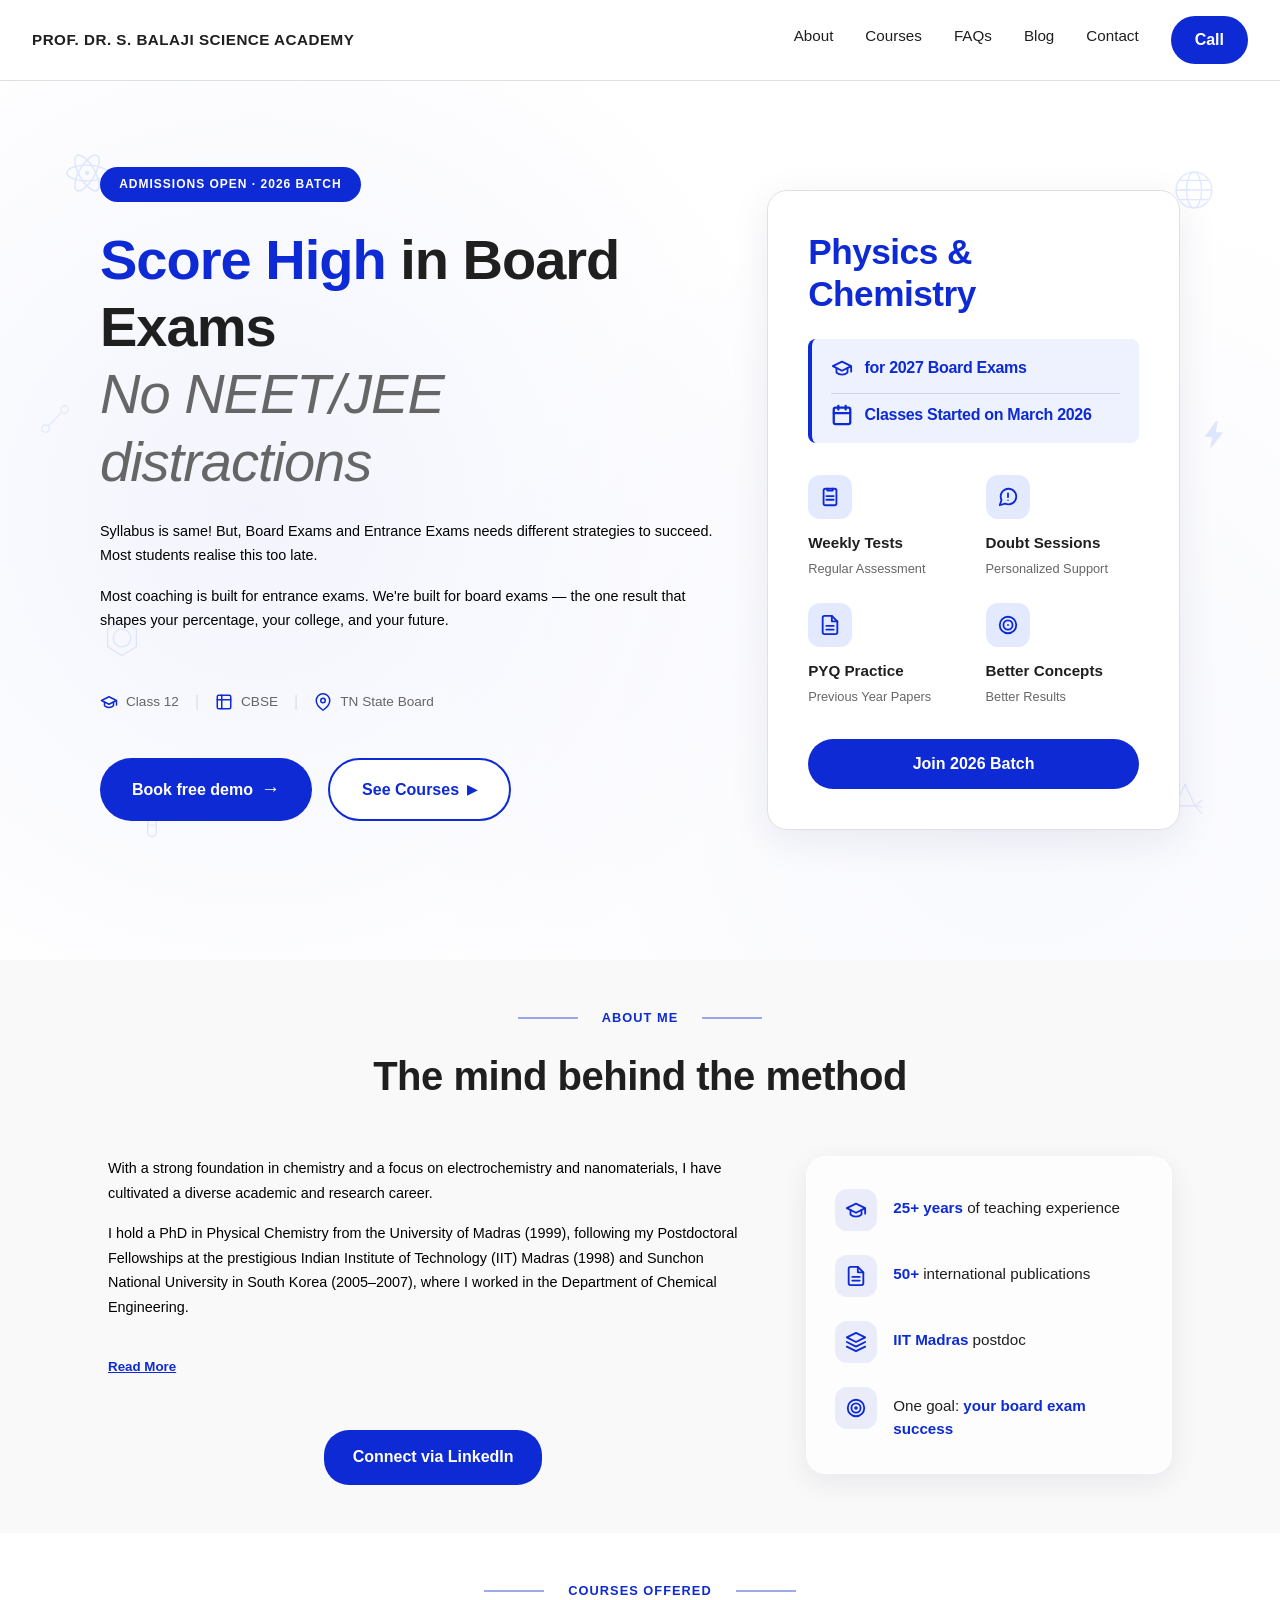
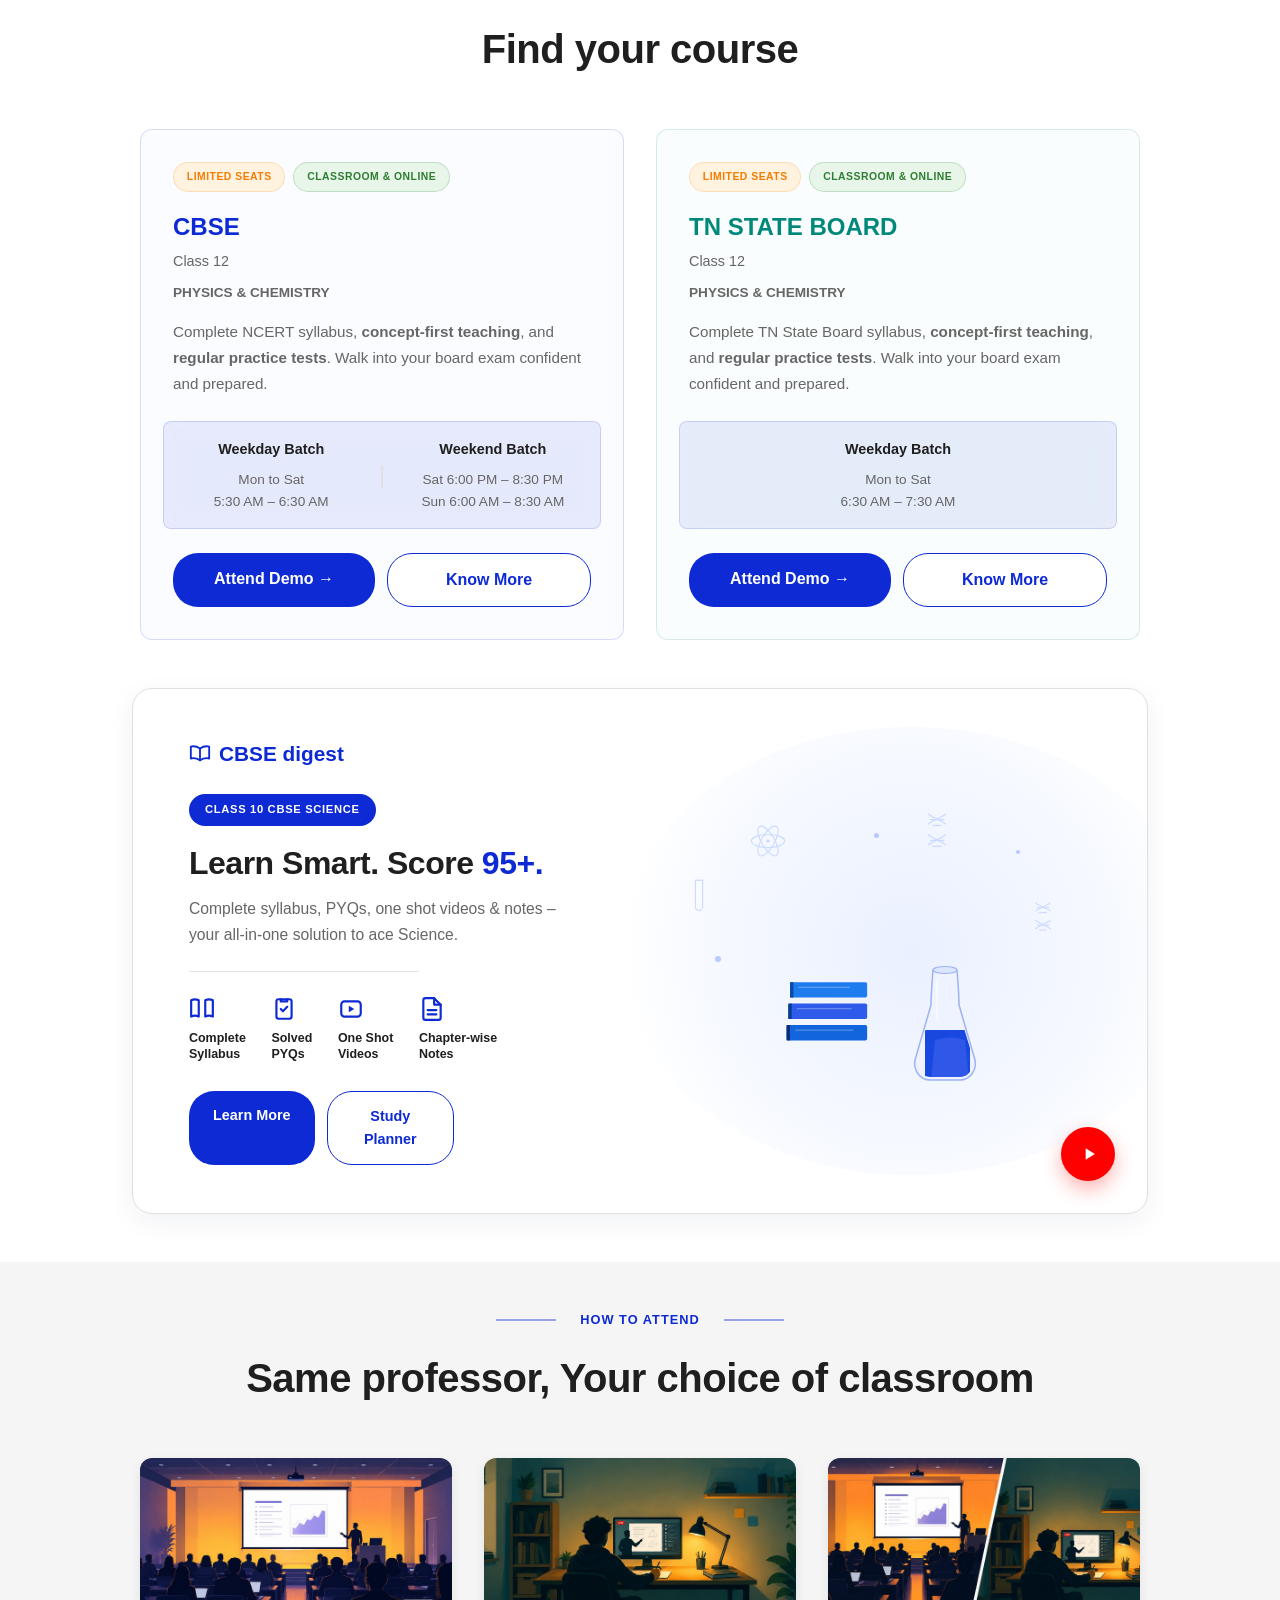
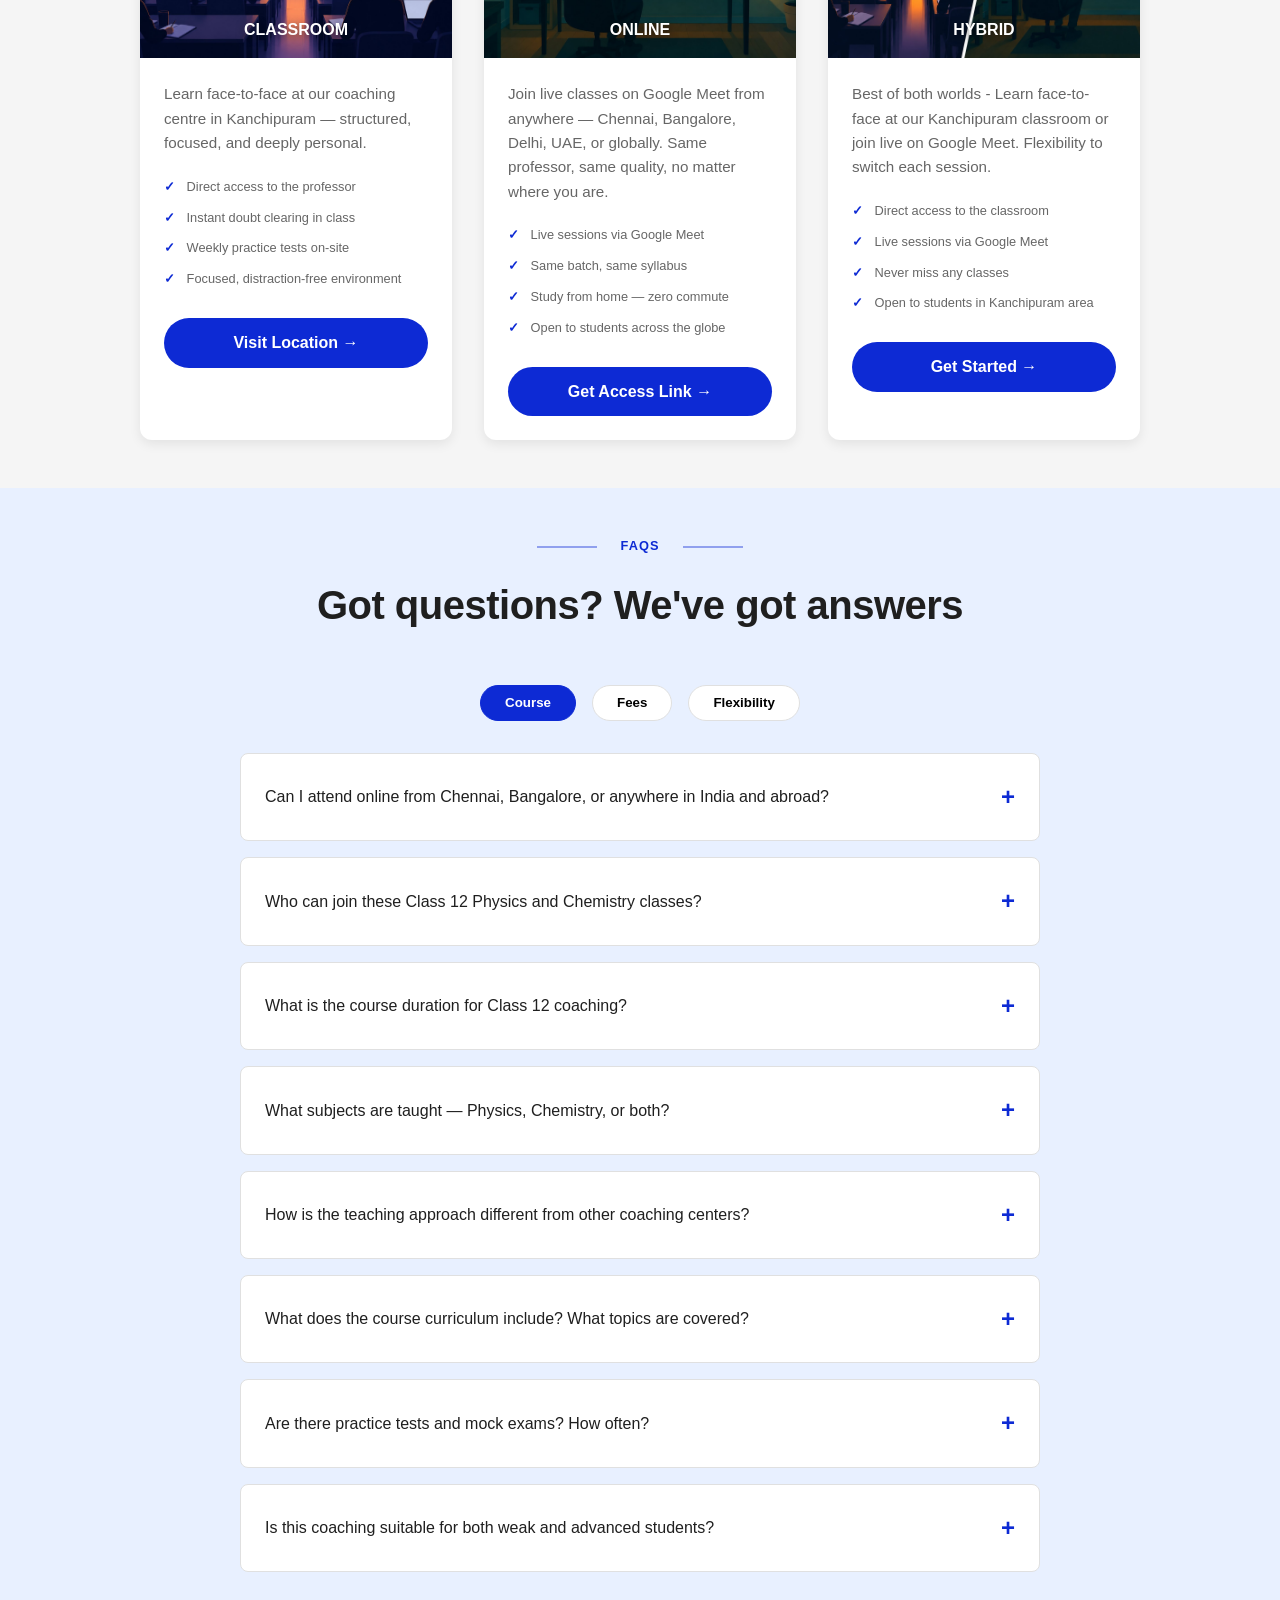
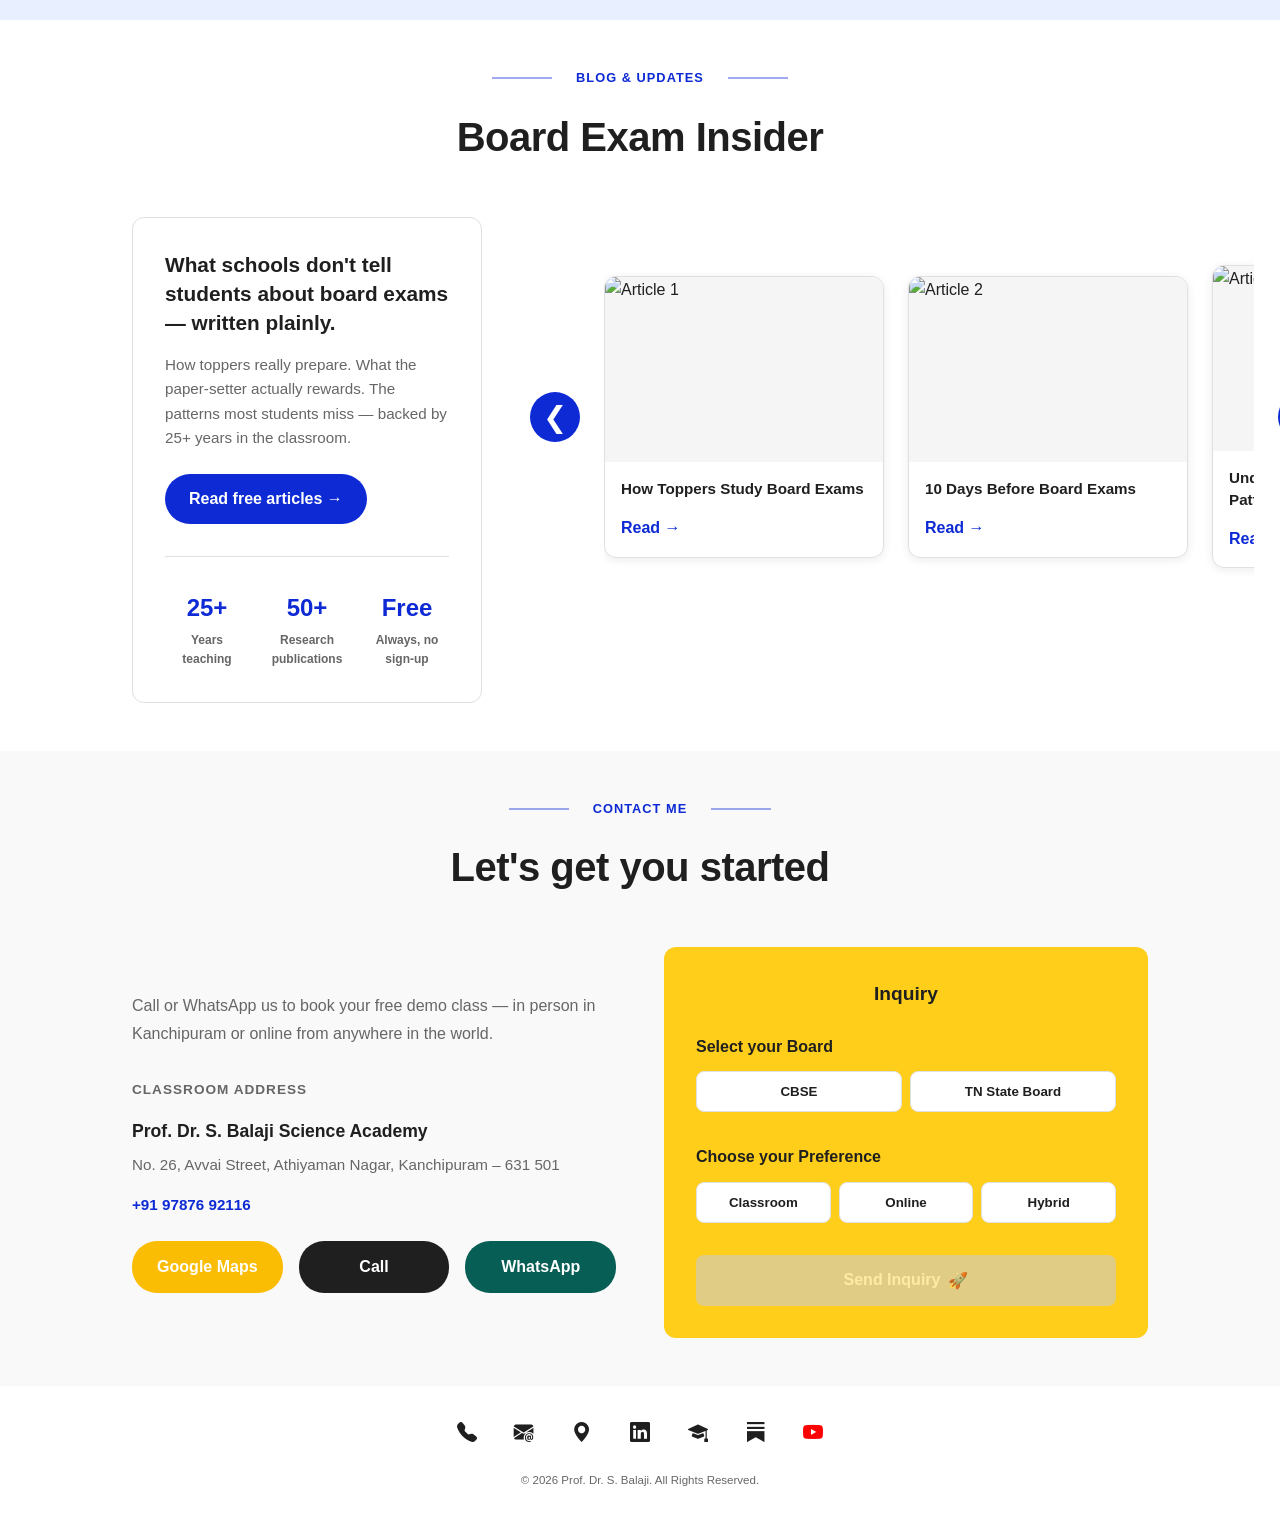
==== commit caee00b0: "Add files via upload" ====
--- a/index.html
+++ b/index.html
@@ -4,26 +4,246 @@
     <meta charset="UTF-8">
     <meta name="viewport" content="width=device-width, initial-scale=1.0">
     <title>Physics & Chemistry Coaching for Class 12 | Prof. Dr. S. Balaji</title>
-    <meta name="description" content="Expert Class 12 Physics & Chemistry coaching for CBSE & TN State Board. 25+ years teaching. Board-focused prep. Free Class 10 science on YouTube.">
-    <meta name="keywords" content="CBSE Class 12, TN State Board, Physics Coaching, Chemistry Coaching, Board Exams, Science Academy">
+    <meta name="description" content="Expert Class 12 Physics & Chemistry coaching for CBSE & TN State Board. Online classes from Chennai, Tamil Nadu. Join from anywhere — UAE, Bangalore, Delhi, or globally. 25+ years teaching. Board-focused prep. Free Class 10 science on YouTube.">
+    <meta name="keywords" content="CBSE Class 12 coaching, TN State Board Class 12, Physics tutor Chennai, Chemistry tutor Tamil Nadu, online coaching India, CBSE Class 12 online, board exam preparation, Class 12 physics chemistry, coaching Kanchipuram, online tuition UAE">
     <meta name="author" content="Prof. Dr. S. Balaji">
-    <meta property="og:title" content="Prof. Dr. S. Balaji Science Academy | Physics & Chemistry for Class 12">
-    <meta property="og:description" content="Board exam-focused coaching for Class 12. 25+ years teaching, IIT Madras postdoc.">
+    <meta name="robots" content="index, follow, max-image-preview:large, max-snippet:-1, max-video-preview:-1">
+    <meta name="language" content="English">
+    <meta name="coverage" content="Worldwide">
+    <meta name="distribution" content="Global">
+    <meta property="og:title" content="Prof. Dr. S. Balaji Science Academy | Physics & Chemistry for Class 12 | Online Coaching">
+    <meta property="og:description" content="Board exam-focused coaching for Class 12. Online classes from Chennai. 25+ years teaching, IIT Madras postdoc. CBSE and TN State Board.">
     <meta property="og:type" content="website">
     <meta property="og:url" content="https://profbalaji.in">
     <meta property="og:image" content="https://profbalaji.in/assets/images/preview.jpg">
     <meta property="og:image:width" content="1200">
     <meta property="og:image:height" content="630">
+    <meta name="twitter:card" content="summary_large_image">
+    <meta name="twitter:title" content="Class 12 Physics & Chemistry Coaching | Online from Chennai">
+    <meta name="twitter:description" content="CBSE & TN State Board. Online classes via Google Meet. Join from anywhere.">
+    <meta name="twitter:image" content="https://profbalaji.in/assets/images/preview.jpg">
     <link rel="icon" type="image/x-icon" href="favicon.ico">
     <link rel="apple-touch-icon" href="favicon.ico">
     <link rel="canonical" href="https://profbalaji.in">
+    <link rel="alternate" type="text/markdown" href="https://profbalaji.in/index.md">
+    
+    <!-- ===== COMPREHENSIVE SCHEMA MARKUP (INVISIBLE TO USERS) ===== -->
+    
+    <!-- 1. ORGANIZATION SCHEMA with GLOBAL SERVICE AREAS -->
+    <script type="application/ld+json">
+    {
+        "@context": "https://schema.org",
+        "@type": "Organization",
+        "name": "Prof. Dr. S. Balaji Science Academy",
+        "url": "https://profbalaji.in",
+        "logo": "https://profbalaji.in/assets/images/logo.png",
+        "description": "Expert online and classroom Class 12 Physics & Chemistry coaching for CBSE & TN State Board with 25+ years teaching experience",
+        "email": "prof.balaji13@gmail.com",
+        "telephone": "+919787692116",
+        "address": {
+            "@type": "PostalAddress",
+            "streetAddress": "No. 26, Avvai Street, Athiyaman Nagar",
+            "addressLocality": "Kanchipuram",
+            "addressRegion": "Tamil Nadu",
+            "postalCode": "631501",
+            "addressCountry": "IN"
+        },
+        "sameAs": [
+            "https://www.linkedin.com/in/profdrsbalaji",
+            "https://www.youtube.com/@CBSEdigest",
+            "https://scholar.google.co.kr/citations?hl=en&pli=1&user=9NAUZ5MAAAAJ",
+            "https://profbalaji.substack.com/"
+        ],
+        "areaServed": [
+            {
+                "@type": "City",
+                "name": "Chennai",
+                "addressCountry": "IN"
+            },
+            {
+                "@type": "City",
+                "name": "Kanchipuram",
+                "addressCountry": "IN"
+            },
+            {
+                "@type": "AdministrativeArea",
+                "name": "Tamil Nadu",
+                "addressCountry": "IN"
+            },
+            {
+                "@type": "City",
+                "name": "Bangalore",
+                "addressCountry": "IN"
+            },
+            {
+                "@type": "City",
+                "name": "Hyderabad",
+                "addressCountry": "IN"
+            },
+            {
+                "@type": "City",
+                "name": "Delhi",
+                "addressCountry": "IN"
+            },
+            {
+                "@type": "City",
+                "name": "Mumbai",
+                "addressCountry": "IN"
+            },
+            {
+                "@type": "City",
+                "name": "Dubai",
+                "addressCountry": "AE"
+            },
+            {
+                "@type": "City",
+                "name": "Abu Dhabi",
+                "addressCountry": "AE"
+            },
+            {
+                "@type": "Country",
+                "name": "India"
+            },
+            {
+                "@type": "Country",
+                "name": "United Arab Emirates"
+            },
+            {
+                "@type": "Continent",
+                "name": "World"
+            }
+        ],
+        "potentialAction": {
+            "@type": "EducateAction",
+            "target": {
+                "@type": "EntryPoint",
+                "urlTemplate": "https://profbalaji.in#contact-section",
+                "actionPlatform": ["DesktopWebPlatform", "MobileWebPlatform"]
+            }
+        }
+    }
+    </script>
+
+    <!-- 2. MULTIPLE COURSE SCHEMA for CBSE & TN Board -->
+    <script type="application/ld+json">
+    [
+        {
+            "@context": "https://schema.org",
+            "@type": "Course",
+            "name": "CBSE Class 12 Physics & Chemistry | Board Exam Focused Coaching",
+            "description": "Complete CBSE Class 12 Physics & Chemistry coaching covering full NCERT syllabus with concept-first teaching, practice tests, doubt-clearing, and board-pattern mock exams. Online classes via Google Meet or classroom in Kanchipuram.",
+            "url": "https://profbalaji.in/cbse-12.html",
+            "image": "https://profbalaji.in/assets/images/preview.jpg",
+            "provider": {
+                "@type": "Organization",
+                "name": "Prof. Dr. S. Balaji Science Academy",
+                "url": "https://profbalaji.in"
+            },
+            "instructor": {
+                "@type": "Person",
+                "name": "Prof. Dr. S. Balaji",
+                "url": "https://www.linkedin.com/in/profdrsbalaji",
+                "jobTitle": "Physics & Chemistry Instructor",
+                "qualifications": "PhD Physical Chemistry, IIT Madras Postdoc, 25+ years teaching",
+                "knowsAbout": ["CBSE Physics Class 12", "CBSE Chemistry Class 12", "Board Exam Strategies", "NCERT Syllabus"]
+            },
+            "educationLevel": "Class 12 / Grade 12",
+            "learningResourceType": "Online Course, Live Class",
+            "inLanguage": "en",
+            "isAccessibleForFree": false,
+            "offers": {
+                "@type": "AggregateOffer",
+                "priceCurrency": "INR",
+                "priceRange": "$$",
+                "availability": "InStock"
+            },
+            "hasCourseInstance": [
+                {
+                    "@type": "CourseInstance",
+                    "name": "CBSE Class 12 Weekday Batch",
+                    "description": "Weekday online and classroom batch - Mon to Sat, 5:30 AM - 6:30 AM",
+                    "startDate": "2026-03-01",
+                    "endDate": "2027-03-31",
+                    "courseMode": ["Online", "Classroom"],
+                    "url": "https://wa.me/919787692116?text=I%20am%20interested%20in%20the%20CBSE%20Class%2012%20weekday%20batch"
+                },
+                {
+                    "@type": "CourseInstance",
+                    "name": "CBSE Class 12 Weekend Batch",
+                    "description": "Weekend online and classroom batch - Sat 6:00 PM - 8:30 PM, Sun 6:00 AM - 8:30 AM",
+                    "startDate": "2026-03-01",
+                    "endDate": "2027-03-31",
+                    "courseMode": ["Online", "Classroom"],
+                    "url": "https://wa.me/919787692116?text=I%20am%20interested%20in%20the%20CBSE%20Class%2012%20weekend%20batch"
+                }
+            ],
+            "aggregateRating": {
+                "@type": "AggregateRating",
+                "ratingValue": "4.9",
+                "ratingCount": "25",
+                "bestRating": "5",
+                "worstRating": "1"
+            }
+        },
+        {
+            "@context": "https://schema.org",
+            "@type": "Course",
+            "name": "TN State Board Class 12 Physics & Chemistry | Board Exam Focused Coaching",
+            "description": "Complete Tamil Nadu State Board Class 12 Physics & Chemistry coaching with full syllabus coverage, concept-first teaching, practice tests, doubt-clearing, and board-pattern mock exams. Online via Google Meet or classroom in Kanchipuram.",
+            "url": "https://profbalaji.in/stateboard-12.html",
+            "image": "https://profbalaji.in/assets/images/preview.jpg",
+            "provider": {
+                "@type": "Organization",
+                "name": "Prof. Dr. S. Balaji Science Academy",
+                "url": "https://profbalaji.in"
+            },
+            "instructor": {
+                "@type": "Person",
+                "name": "Prof. Dr. S. Balaji",
+                "url": "https://www.linkedin.com/in/profdrsbalaji",
+                "jobTitle": "Physics & Chemistry Instructor",
+                "qualifications": "PhD Physical Chemistry, IIT Madras Postdoc, 25+ years teaching"
+            },
+            "educationLevel": "Class 12 / Grade 12",
+            "learningResourceType": "Online Course, Live Class",
+            "inLanguage": "en",
+            "isAccessibleForFree": false,
+            "offers": {
+                "@type": "AggregateOffer",
+                "priceCurrency": "INR",
+                "priceRange": "$$",
+                "availability": "InStock"
+            },
+            "hasCourseInstance": [
+                {
+                    "@type": "CourseInstance",
+                    "name": "TN State Board Class 12 Weekday Batch",
+                    "description": "Weekday online and classroom batch - Mon to Sat, 6:30 AM - 7:30 AM",
+                    "startDate": "2026-03-01",
+                    "endDate": "2027-03-31",
+                    "courseMode": ["Online", "Classroom"],
+                    "url": "https://wa.me/919787692116?text=I%20am%20interested%20in%20the%20TN%20State%20Board%20Class%2012%20program"
+                }
+            ],
+            "aggregateRating": {
+                "@type": "AggregateRating",
+                "ratingValue": "4.9",
+                "ratingCount": "18",
+                "bestRating": "5",
+                "worstRating": "1"
+            }
+        }
+    ]
+    </script>
+
+    <!-- 3. LOCAL BUSINESS SCHEMA (Classroom Location) -->
     <script type="application/ld+json">
     {
         "@context": "https://schema.org",
         "@type": "LocalBusiness",
-        "name": "Prof. Dr. S. Balaji Science Academy",
+        "name": "Prof. Dr. S. Balaji Science Academy - Kanchipuram Classroom",
+        "description": "Classroom location for in-person Class 12 Physics & Chemistry coaching. Also offers online classes via Google Meet for students worldwide.",
         "image": "https://profbalaji.in/assets/images/preview.jpg",
-        "description": "Expert Physics & Chemistry coaching for Class 12 CBSE & TN State Board students. 25+ years teaching experience with board exam-focused strategies.",
         "address": {
             "@type": "PostalAddress",
             "streetAddress": "No. 26, Avvai Street, Athiyaman Nagar",
@@ -35,41 +255,293 @@
         "telephone": "+919787692116",
         "email": "prof.balaji13@gmail.com",
         "url": "https://profbalaji.in",
-        "sameAs": [
-            "https://www.linkedin.com/in/profdrsbalaji",
-            "https://www.youtube.com/@CBSEdigest",
-            "https://scholar.google.co.kr/citations?hl=en&pli=1&user=9NAUZ5MAAAAJ",
-            "https://profbalaji.substack.com/"
+        "priceRange": "$$",
+        "areaServed": {
+            "@type": "AdministrativeArea",
+            "name": "Kanchipuram, Tamil Nadu"
+        },
+        "knowsAbout": [
+            "Class 12 Physics Coaching",
+            "Class 12 Chemistry Coaching",
+            "CBSE Board Exam Preparation",
+            "TN State Board Exam Preparation",
+            "Online Tutoring",
+            "Hybrid Learning"
         ],
-        "priceRange": "$$",
-        "areaServed": [
-            "Kanchipuram",
-            "Tamil Nadu",
-            "India"
-        ],
-        "knowsAbout": [
-            "Class 12 Physics",
-            "Class 12 Chemistry",
-            "CBSE Board Exams",
-            "TN State Board Exams",
-            "Online Tutoring",
-            "Hybrid Tutoring"
-        ],
-        "alumniOf": {
-            "@type": "EducationalOrganization",
-            "name": "IIT Madras"
-        },
-        "hasCredential": {
-            "@type": "EducationalOccupationalCredential",
-            "credentialCategory": "PhD",
-            "about": "Physical Chemistry",
-            "issuedBy": {
-                "@type": "EducationalOrganization",
-                "name": "University of Madras"
+        "openingHoursSpecification": [
+            {
+                "@type": "OpeningHoursSpecification",
+                "dayOfWeek": ["Monday", "Tuesday", "Wednesday", "Thursday", "Friday", "Saturday"],
+                "opens": "05:30",
+                "closes": "08:30"
+            },
+            {
+                "@type": "OpeningHoursSpecification",
+                "dayOfWeek": "Sunday",
+                "opens": "06:00",
+                "closes": "08:30"
             }
-        }
+        ]
     }
     </script>
+
+    <!-- 4. FAQ PAGE SCHEMA (CRITICAL FOR AI SEO) -->
+    <script type="application/ld+json">
+    {
+        "@context": "https://schema.org",
+        "@type": "FAQPage",
+        "mainEntity": [
+            {
+                "@type": "Question",
+                "name": "Can I attend Class 12 coaching classes online from Chennai, Bangalore, or anywhere in India?",
+                "acceptedAnswer": {
+                    "@type": "Answer",
+                    "text": "Yes, absolutely. All our classes are conducted live via Google Meet, so you can attend from anywhere — whether you're in Chennai, Bangalore, Hyderabad, Delhi, Mumbai, or any other city in India. You can also join from outside India (UAE, Dubai, Abu Dhabi, or any country with internet). Same professor, same syllabus, same quality instruction regardless of your location."
+                }
+            },
+            {
+                "@type": "Question",
+                "name": "Can I attend online classes from abroad, like from UAE or Dubai?",
+                "acceptedAnswer": {
+                    "@type": "Answer",
+                    "text": "Yes, our online classes via Google Meet are open to students from anywhere in the world, including UAE, Dubai, Abu Dhabi, and other countries. Many of our students attend from the Middle East and other regions. You just need a stable internet connection. All classes are conducted in English, and the syllabus is designed for CBSE and TN State Board board exams, which students abroad can pursue as well."
+                }
+            },
+            {
+                "@type": "Question",
+                "name": "Who can join these Class 12 Physics and Chemistry coaching classes?",
+                "acceptedAnswer": {
+                    "@type": "Answer",
+                    "text": "Students in Class 12 under CBSE or TN State Board can join. Classes are open to both complete beginners starting from scratch and advanced students looking to strengthen their concepts before exams. Whether you're studying in a school in Kanchipuram, Chennai, Tamil Nadu, or online from anywhere else, you can enroll."
+                }
+            },
+            {
+                "@type": "Question",
+                "name": "What is the course duration for Class 12 coaching?",
+                "acceptedAnswer": {
+                    "@type": "Answer",
+                    "text": "The course runs continuously all the way through to your board exams, regardless of when you join. Once the full syllabus is covered, we move into structured revision, practice test series, mock exams, and personalized feedback to help you identify gaps and reach your target score. We recommend joining as early as possible to get the most comprehensive benefit."
+                }
+            },
+            {
+                "@type": "Question",
+                "name": "What subjects are taught in Class 12 coaching — Physics, Chemistry, or both?",
+                "acceptedAnswer": {
+                    "@type": "Answer",
+                    "text": "Both Physics and Chemistry for Class 12 are taught together in the same program. We cover both CBSE and TN State Board syllabi in detail. For Class 10 CBSE Science (all three subjects: Physics, Chemistry, Biology), we offer free video lessons on our YouTube channel (@CBSEdigest) with complete syllabus coverage, previous year papers, and chapter-wise notes."
+                }
+            },
+            {
+                "@type": "Question",
+                "name": "How is the teaching approach different from other coaching centers?",
+                "acceptedAnswer": {
+                    "@type": "Answer",
+                    "text": "Prof. Dr. S. Balaji uses a concept-first teaching method — building strong fundamentals before moving to problem solving. We don't teach for entrance exams (NEET/JEE); we teach specifically for board exams, focusing on answer-writing format, value points, derivation clarity, and marking scheme awareness. Regular practice tests track each student's progress, and the small batch size ensures personalized attention for every student."
+                }
+            },
+            {
+                "@type": "Question",
+                "name": "What are the batch timings for Class 12 coaching? Are there flexible options?",
+                "acceptedAnswer": {
+                    "@type": "Answer",
+                    "text": "CBSE Class 12 has two batch options: Weekday (Mon-Sat, 5:30 AM - 6:30 AM) and Weekend (Sat 6:00 PM - 8:30 PM, Sun 6:00 AM - 8:30 AM). TN State Board has Weekday (Mon-Sat, 6:30 AM - 7:30 AM). All batches are offered in classroom (Kanchipuram), online (Google Meet), and hybrid modes. If you miss a session, you can attend the online recording or join the next batch online."
+                }
+            },
+            {
+                "@type": "Question",
+                "name": "Can I switch between classroom and online modes during the course?",
+                "acceptedAnswer": {
+                    "@type": "Answer",
+                    "text": "Yes, completely flexible. If you're enrolled in classroom mode but can't attend in-person on a particular day, you can join online via Google Meet for that session. If you're in hybrid mode, you can choose classroom or online for any individual class. This flexibility ensures you never miss a session regardless of your schedule or location."
+                }
+            },
+            {
+                "@type": "Question",
+                "name": "Is there a free demo class to try before enrolling?",
+                "acceptedAnswer": {
+                    "@type": "Answer",
+                    "text": "Yes, we offer a completely free demo class with no commitment required. You can attend one class to experience the teaching style, ask questions, and see if it's right for you. Simply call +91 97876 92116 or WhatsApp us before the class time to get the access link (for online) or address details (for classroom)."
+                }
+            },
+            {
+                "@type": "Question",
+                "name": "How much are the fees for Class 12 coaching? Is there a payment plan?",
+                "acceptedAnswer": {
+                    "@type": "Answer",
+                    "text": "We share fee details personally via phone or WhatsApp call — not published on the website. This allows us to discuss your specific needs, batch preference (weekday/weekend), mode (classroom/online/hybrid), and any other considerations to find the right option for you. Call +91 97876 92116 or WhatsApp for a quick conversation about fees and to book your free demo."
+                }
+            },
+            {
+                "@type": "Question",
+                "name": "What is CBSE Digest? Is it free?",
+                "acceptedAnswer": {
+                    "@type": "Answer",
+                    "text": "CBSE Digest is a 100% free, complete Class 10 CBSE Science lecture series on YouTube (@CBSEdigest). Every chapter is covered from basics through to board exam requirements. It includes concept explanations, solved previous year papers, one-shot revision videos, and chapter-wise notes. Everything a Class 10 student needs — completely free, no sign-up required."
+                }
+            },
+            {
+                "@type": "Question",
+                "name": "Do you offer doubt-clearing sessions? Can I ask questions outside class?",
+                "acceptedAnswer": {
+                    "@type": "Answer",
+                    "text": "Yes, dedicated doubt-clearing sessions are part of every batch. Students can raise doubts during these dedicated sessions and get one-to-one support. For ongoing questions between sessions, you can also reach out directly via WhatsApp or email (prof.balaji13@gmail.com)."
+                }
+            },
+            {
+                "@type": "Question",
+                "name": "What does the course curriculum include? What topics are covered?",
+                "acceptedAnswer": {
+                    "@type": "Answer",
+                    "text": "We cover the complete CBSE NCERT or TN State Board syllabus chapter by chapter. For CBSE, this includes all chapters of Physics (thermodynamics, electromagnetism, optics, modern physics, etc.) and Chemistry (organic, inorganic, physical chemistry, coordination compounds, etc.). We also include practice with previous year papers (10+ years), full-length mock exams, problem-solving sessions, and derivation practice specific to board exam formats."
+                }
+            },
+            {
+                "@type": "Question",
+                "name": "Are there practice tests and mock exams? How often?",
+                "acceptedAnswer": {
+                    "@type": "Answer",
+                    "text": "Yes, regular practice tests are core to the program. We conduct topic-wise tests, chapter-wise tests, and full-length board-pattern mock exams. As the board exams approach, the frequency of mock exams increases. Every test includes detailed feedback and marking scheme guidance so you understand exactly what the examiner is looking for."
+                }
+            },
+            {
+                "@type": "Question",
+                "name": "What if I join mid-way through the syllabus? Can I catch up?",
+                "acceptedAnswer": {
+                    "@type": "Answer",
+                    "text": "Yes, you can join at any point. Students who join mid-syllabus are accommodated and catch up through recorded sessions and focused revision. However, joining early is strongly recommended to get the full benefit of concept-building from the foundation before moving to complex topics and board-pattern practice."
+                }
+            },
+            {
+                "@type": "Question",
+                "name": "Is this coaching suitable for both weak and advanced students?",
+                "acceptedAnswer": {
+                    "@type": "Answer",
+                    "text": "Yes, absolutely. The concept-first teaching method starts from fundamentals, so beginners and weak students build a solid base. Advanced students benefit equally from the structured board-pattern practice, marking scheme training, and competitive mock exams. Small batch sizes allow personalized attention for all levels."
+                }
+            },
+            {
+                "@type": "Question",
+                "name": "Can students from cities like Chennai, Bangalore, Hyderabad attend if they're in different time zones?",
+                "acceptedAnswer": {
+                    "@type": "Answer",
+                    "text": "Yes. Our morning batches (CBSE 5:30 AM, TN Board 6:30 AM) are convenient for most of India. However, if you're in a different time zone, we can discuss options — we have recorded sessions available, and you can sometimes attend asynchronously. The best approach is to contact us directly to discuss your specific location and find the best arrangement."
+                }
+            },
+            {
+                "@type": "Question",
+                "name": "How many students are in each batch? Is it one-on-one or group?",
+                "acceptedAnswer": {
+                    "@type": "Answer",
+                    "text": "We maintain small batch sizes — typically 8-15 students per batch — so every student gets personalized attention from Prof. Dr. S. Balaji. This is not one-on-one, but it's small enough that questions are answered promptly, and the professor knows each student's learning pace and challenges."
+                }
+            },
+            {
+                "@type": "Question",
+                "name": "What teaching mode is best for my learning — classroom, online, or hybrid?",
+                "acceptedAnswer": {
+                    "@type": "Answer",
+                    "text": "Classroom: Best if you're in or near Kanchipuram — direct interaction, instant doubt-clearing, on-site practice tests, distraction-free environment. Online: Best if you're in a different city or country — same quality, full flexibility, learn from home. Hybrid: Best if you want the option to choose per session — attend in-person when convenient, online when not. Try the free demo to see which feels right for you."
+                }
+            },
+            {
+                "@type": "Question",
+                "name": "Where are the classroom sessions held? What's the exact address?",
+                "acceptedAnswer": {
+                    "@type": "Answer",
+                    "text": "Classroom sessions are held at: Prof. Dr. S. Balaji Science Academy, No. 26, Avvai Street, Athiyaman Nagar, Kanchipuram – 631 501, Tamil Nadu, India. View on Google Maps for directions. If you're interested but not in Kanchipuram, our online option is fully equivalent in quality."
+                }
+            },
+            {
+                "@type": "Question",
+                "name": "How do I contact you to book a demo, ask questions, or enroll?",
+                "acceptedAnswer": {
+                    "@type": "Answer",
+                    "text": "Phone/WhatsApp: +91 97876 92116 (quickest). Email: prof.balaji13@gmail.com. WhatsApp links: For CBSE inquiry or TN State Board inquiry (links on website). Google Maps: View classroom location. You can reach out anytime — we respond promptly to demo bookings and inquiries."
+                }
+            },
+            {
+                "@type": "Question",
+                "name": "What is Prof. Dr. S. Balaji's teaching background? Why is he qualified to teach Class 12?",
+                "acceptedAnswer": {
+                    "@type": "Answer",
+                    "text": "Prof. Dr. S. Balaji holds a PhD in Physical Chemistry from the University of Madras (1999). He completed postdoctoral fellowships at IIT Madras and Sunchon National University (South Korea), worked as a visiting scientist at JNCASR Bengaluru, and was selected as a Brainpool Research Fellow by the Government of South Korea — one of only 32 researchers worldwide chosen that year. With 25+ years of teaching experience and 50+ international research publications, he brings both deep subject expertise and proven teaching excellence to Class 12 preparation."
+                }
+            }
+        ]
+    }
+    </script>
+
+    <!-- 5. BREADCRUMB SCHEMA -->
+    <script type="application/ld+json">
+    {
+        "@context": "https://schema.org",
+        "@type": "BreadcrumbList",
+        "itemListElement": [
+            {
+                "@type": "ListItem",
+                "position": 1,
+                "name": "Home",
+                "item": "https://profbalaji.in"
+            },
+            {
+                "@type": "ListItem",
+                "position": 2,
+                "name": "About",
+                "item": "https://profbalaji.in#about-section"
+            },
+            {
+                "@type": "ListItem",
+                "position": 3,
+                "name": "Courses",
+                "item": "https://profbalaji.in#courses-section"
+            },
+            {
+                "@type": "ListItem",
+                "position": 4,
+                "name": "FAQs",
+                "item": "https://profbalaji.in#faqs-section"
+            },
+            {
+                "@type": "ListItem",
+                "position": 5,
+                "name": "Contact",
+                "item": "https://profbalaji.in#contact-section"
+            }
+        ]
+    }
+    </script>
+
+    <!-- 6. AGGREGATE RATING SCHEMA -->
+    <script type="application/ld+json">
+    {
+        "@context": "https://schema.org",
+        "@type": "AggregateOffer",
+        "priceCurrency": "INR",
+        "priceRange": "$$",
+        "availability": "InStock",
+        "offerDetails": [
+            {
+                "@type": "Offer",
+                "name": "CBSE Class 12 Physics & Chemistry Coaching",
+                "url": "https://profbalaji.in/cbse-12.html",
+                "priceCurrency": "INR",
+                "price": "Variable",
+                "description": "Online and classroom coaching with flexible batch options"
+            },
+            {
+                "@type": "Offer",
+                "name": "TN State Board Class 12 Physics & Chemistry Coaching",
+                "url": "https://profbalaji.in/stateboard-12.html",
+                "priceCurrency": "INR",
+                "price": "Variable",
+                "description": "Online and classroom coaching with weekday batch option"
+            }
+        ]
+    }
+    </script>
+
+    <!-- ===== END SCHEMA MARKUP ===== -->
+
     <link rel="stylesheet" href="https://cdn.jsdelivr.net/npm/bootstrap-icons@1.11.3/font/bootstrap-icons.css">
     <link rel="stylesheet" href="styles.css">
 </head>
@@ -235,6 +707,10 @@
                     
                     <div class="batch-announcement">
                         <div class="batch-announcement-date">
+                            <svg viewBox="0 0 24 24" fill="none" stroke="currentColor" stroke-width="2" stroke-linecap="round" stroke-linejoin="round">
+                                <path d="M22 10v6M2 10l10-5 10 5-10 5-10-5z"/>
+                                <path d="M6 12v5c3 3 9 3 12 0v-5"/>
+                            </svg>
                             <span>for 2027 Board Exams</span>
                         </div>
                         <div class="batch-announcement-date">
@@ -423,7 +899,7 @@
             </div>
 
             <!-- CBSE Digest Card -->
-            <div class="cbse-digest-card" id="digestCard" role="link" tabindex="0" aria-label="Visit CBSE Digest page">
+            <div class="cbse-digest-card" id="digestCard">
                 <div class="digest-left">
                     <div class="digest-logo">
                         <svg viewBox="0 0 24 24" fill="none" stroke="currentColor" stroke-width="2" stroke-linecap="round" stroke-linejoin="round"><path d="M2 5c4-1 7 0 10 2 3-2 6-3 10-2v13c-4-1-7 0-10 2-3-2-6-3-10-2V5z"/><line x1="12" y1="7" x2="12" y2="20"/></svg>
@@ -455,6 +931,12 @@
                             <svg viewBox="0 0 24 24" fill="none" stroke="currentColor" stroke-width="2" stroke-linecap="round" stroke-linejoin="round"><path d="M14 2H6a2 2 0 0 0-2 2v16a2 2 0 0 0 2 2h12a2 2 0 0 0 2-2V8z"/><path d="M14 2v6h6"/><line x1="8" y1="13" x2="16" y2="13"/><line x1="8" y1="17" x2="16" y2="17"/></svg>
                             <span>Chapter-wise<br>Notes</span>
                         </div>
+                    </div>
+
+                    <!-- CTA buttons row (desktop: below features; mobile: below card content) -->
+                    <div class="digest-cta-row">
+                        <a href="cbse-digest.html" class="course-cta digest-cta-btn">Learn More</a>
+                        <a href="science-studyplan.html" class="course-cta-outline digest-cta-btn">Study Planner</a>
                     </div>
                 </div>
 
@@ -577,7 +1059,7 @@
                         <h3 class="mode-image-title">CLASSROOM</h3>
                     </div>
                     <div class="mode-card-content">
-                        <p class="mode-description">Learn face-to-face at our coaching centre — structured, focused, and deeply personal.</p>
+                        <p class="mode-description">Learn face-to-face at our coaching centre in Kanchipuram — structured, focused, and deeply personal.</p>
                         <ul class="mode-features">
                             <li>Direct access to the professor</li>
                             <li>Instant doubt clearing in class</li>
@@ -594,7 +1076,7 @@
                         <h3 class="mode-image-title">ONLINE</h3>
                     </div>
                     <div class="mode-card-content">
-                        <p class="mode-description">Join live classes on Google Meet — same professor, same quality, no matter where you are.</p>
+                        <p class="mode-description">Join live classes on Google Meet from anywhere — Chennai, Bangalore, Delhi, UAE, or globally. Same professor, same quality, no matter where you are.</p>
                         <ul class="mode-features">
                             <li>Live sessions via Google Meet</li>
                             <li>Same batch, same syllabus</li>
@@ -611,12 +1093,12 @@
                         <h3 class="mode-image-title">HYBRID</h3>
                     </div>
                     <div class="mode-card-content">
-                        <p class="mode-description">Best of both worlds - Learn face-to-face at our Classroom or Join live classes on Google Meet.</p>
+                        <p class="mode-description">Best of both worlds - Learn face-to-face at our Kanchipuram classroom or join live on Google Meet. Flexibility to switch each session.</p>
                         <ul class="mode-features">
                             <li>Direct access to the classroom</li>
                             <li>Live sessions via Google Meet</li>
                             <li>Never miss any classes</li>
-                            <li>Open to students in Kanchipuram</li>
+                            <li>Open to students in Kanchipuram area</li>
                         </ul>
                         <a href="https://wa.me/919787692116" class="mode-cta">Get Started →</a>
                     </div>
@@ -647,34 +1129,66 @@
                 <!-- COURSE Category -->
                 <div class="faq-item course" data-category="course">
                     <div class="faq-question">
-                        <span>Who can join these classes?</span>
-                        <span class="faq-toggle">+</span>
-                    </div>
-                    <div class="faq-answer">Students in Class 12 under CBSE or TN State Board can join. Classes are open to both beginners starting from scratch and students looking to revise and strengthen their concepts before exams.</div>
+                        <span>Can I attend online from Chennai, Bangalore, or anywhere in India and abroad?</span>
+                        <span class="faq-toggle">+</span>
+                    </div>
+                    <div class="faq-answer">Yes, absolutely. All our classes are conducted live via Google Meet, so you can attend from anywhere — whether you're in Chennai, Bangalore, Hyderabad, Delhi, Mumbai, or any other city in India. You can also join from outside India (UAE, Dubai, Abu Dhabi, or any country with internet). Same professor, same syllabus, same quality instruction regardless of your location.</div>
                 </div>
 
                 <div class="faq-item course" data-category="course">
                     <div class="faq-question">
-                        <span>What is the course duration?</span>
-                        <span class="faq-toggle">+</span>
-                    </div>
-                    <div class="faq-answer">The course runs all the way through to your board exams, regardless of when you join. Once the full syllabus is covered, we move into structured revision and a practice test series — with personalised feedback to help each student identify gaps and reach their target score. That said, we recommend joining as early as possible to get the most out of the program.</div>
+                        <span>Who can join these Class 12 Physics and Chemistry classes?</span>
+                        <span class="faq-toggle">+</span>
+                    </div>
+                    <div class="faq-answer">Students in Class 12 under CBSE or TN State Board can join. Classes are open to both complete beginners starting from scratch and advanced students looking to strengthen their concepts before exams. Whether you're studying in a school in Kanchipuram, Chennai, Tamil Nadu, or online from anywhere else, you can enroll.</div>
                 </div>
 
                 <div class="faq-item course" data-category="course">
                     <div class="faq-question">
-                        <span>What subjects are taught?</span>
-                        <span class="faq-toggle">+</span>
-                    </div>
-                    <div class="faq-answer">Physics and Chemistry for Class 12 (both CBSE and TN State Board). For Class 10 CBSE Science, video lessons are available for free on our YouTube channel — covering concepts, formulas, diagrams, and NCERT questions with notes focusing on board exams.</div>
+                        <span>What is the course duration for Class 12 coaching?</span>
+                        <span class="faq-toggle">+</span>
+                    </div>
+                    <div class="faq-answer">The course runs continuously all the way through to your board exams, regardless of when you join. Once the full syllabus is covered, we move into structured revision, practice test series, mock exams, and personalized feedback to help you identify gaps and reach your target score. We recommend joining as early as possible to get the most comprehensive benefit.</div>
                 </div>
 
                 <div class="faq-item course" data-category="course">
                     <div class="faq-question">
-                        <span>How is the teaching approach different?</span>
-                        <span class="faq-toggle">+</span>
-                    </div>
-                    <div class="faq-answer">Prof. Dr. S. Balaji uses a concept-first teaching method — building strong fundamentals before moving to problem solving. Regular practice tests are conducted to track each student's progress, and the small batch size ensures personalized attention.</div>
+                        <span>What subjects are taught — Physics, Chemistry, or both?</span>
+                        <span class="faq-toggle">+</span>
+                    </div>
+                    <div class="faq-answer">Both Physics and Chemistry for Class 12 are taught together in the same program. We cover both CBSE and TN State Board syllabi in detail. For Class 10 CBSE Science (all three subjects: Physics, Chemistry, Biology), we offer free video lessons on our YouTube channel (@CBSEdigest) with complete syllabus coverage, previous year papers, and chapter-wise notes.</div>
+                </div>
+
+                <div class="faq-item course" data-category="course">
+                    <div class="faq-question">
+                        <span>How is the teaching approach different from other coaching centers?</span>
+                        <span class="faq-toggle">+</span>
+                    </div>
+                    <div class="faq-answer">Prof. Dr. S. Balaji uses a concept-first teaching method — building strong fundamentals before moving to problem solving. We don't teach for entrance exams (NEET/JEE); we teach specifically for board exams, focusing on answer-writing format, value points, derivation clarity, and marking scheme awareness. Regular practice tests track each student's progress, and the small batch size ensures personalized attention for every student.</div>
+                </div>
+
+                <div class="faq-item course" data-category="course">
+                    <div class="faq-question">
+                        <span>What does the course curriculum include? What topics are covered?</span>
+                        <span class="faq-toggle">+</span>
+                    </div>
+                    <div class="faq-answer">We cover the complete CBSE NCERT or TN State Board syllabus chapter by chapter. For CBSE, this includes all chapters of Physics (thermodynamics, electromagnetism, optics, modern physics, etc.) and Chemistry (organic, inorganic, physical chemistry, coordination compounds, etc.). We also include practice with previous year papers (10+ years), full-length mock exams, problem-solving sessions, and derivation practice specific to board exam formats.</div>
+                </div>
+
+                <div class="faq-item course" data-category="course">
+                    <div class="faq-question">
+                        <span>Are there practice tests and mock exams? How often?</span>
+                        <span class="faq-toggle">+</span>
+                    </div>
+                    <div class="faq-answer">Yes, regular practice tests are core to the program. We conduct topic-wise tests, chapter-wise tests, and full-length board-pattern mock exams. As the board exams approach, the frequency of mock exams increases. Every test includes detailed feedback and marking scheme guidance so you understand exactly what the examiner is looking for.</div>
+                </div>
+
+                <div class="faq-item course" data-category="course">
+                    <div class="faq-question">
+                        <span>Is this coaching suitable for both weak and advanced students?</span>
+                        <span class="faq-toggle">+</span>
+                    </div>
+                    <div class="faq-answer">Yes, absolutely. The concept-first teaching method starts from fundamentals, so beginners and weak students build a solid base. Advanced students benefit equally from the structured board-pattern practice, marking scheme training, and competitive mock exams. Small batch sizes allow personalized attention for all levels.</div>
                 </div>
 
                 <!-- FEES Category -->
@@ -688,10 +1202,10 @@
 
                 <div class="faq-item fees hidden" data-category="fees">
                     <div class="faq-question">
-                        <span>How much is the fees?</span>
-                        <span class="faq-toggle">+</span>
-                    </div>
-                    <div class="faq-answer">We'd love to share the fee details with you personally! Drop us a WhatsApp message or give us a call — we'll answer all your questions and help you find the right batch too.</div>
+                        <span>How much are the fees for Class 12 coaching?</span>
+                        <span class="faq-toggle">+</span>
+                    </div>
+                    <div class="faq-answer">We share fee details personally via phone or WhatsApp call — not published on the website. This allows us to discuss your specific needs, batch preference (weekday/weekend), mode (classroom/online/hybrid), and any other considerations to find the right option for you. Call +91 97876 92116 or WhatsApp for a quick conversation about fees and to book your free demo.</div>
                 </div>
 
                 <div class="faq-item fees hidden" data-category="fees">
@@ -699,7 +1213,7 @@
                         <span>What is CBSE Digest? Is it completely free?</span>
                         <span class="faq-toggle">+</span>
                     </div>
-                    <div class="faq-answer">CBSE Digest is a complete Class 10 Science lecture series on YouTube — and yes, it is 100% free. Every chapter is covered from the basics all the way through to what you need for your board exams. The series includes concept explanations, theory, exam-focused lessons, and notes — everything a Class 10 student needs in one place.</div>
+                    <div class="faq-answer">CBSE Digest is a 100% free, complete Class 10 CBSE Science lecture series on YouTube (@CBSEdigest). Every chapter is covered from basics through to board exam requirements. It includes concept explanations, solved previous year papers, one-shot revision videos, and chapter-wise notes. Everything a Class 10 student needs — completely free, no sign-up required.</div>
                 </div>
 
                 <!-- FLEXIBILITY Category -->
@@ -713,18 +1227,42 @@
 
                 <div class="faq-item flexibility hidden" data-category="flexibility">
                     <div class="faq-question">
-                        <span>What are the batches available?</span>
-                        <span class="faq-toggle">+</span>
-                    </div>
-                    <div class="faq-answer">We offer two batches for CBSE students — a weekday batch and a weekend batch — so you can choose what fits your schedule. For TN State Board students, we currently run a weekday batch. For exact timings, refer to the Courses section above.</div>
+                        <span>What are the batches available? Are there flexible timing options?</span>
+                        <span class="faq-toggle">+</span>
+                    </div>
+                    <div class="faq-answer">We offer two batches for CBSE students — a weekday batch (Mon-Sat, 5:30 AM - 6:30 AM) and a weekend batch (Sat 6:00 PM - 8:30 PM, Sun 6:00 AM - 8:30 AM) — so you can choose what fits your schedule. For TN State Board students, we currently run a weekday batch (Mon-Sat, 6:30 AM - 7:30 AM). All batches are available in classroom, online, and hybrid modes.</div>
                 </div>
 
                 <div class="faq-item flexibility hidden" data-category="flexibility">
                     <div class="faq-question">
+                        <span>What if I join mid-way through the syllabus? Can I catch up?</span>
+                        <span class="faq-toggle">+</span>
+                    </div>
+                    <div class="faq-answer">Yes, you can join at any point. Students who join mid-syllabus are accommodated and catch up through recorded sessions and focused revision. However, joining early is strongly recommended to get the full benefit of concept-building from the foundation before moving to complex topics and board-pattern practice.</div>
+                </div>
+
+                <div class="faq-item flexibility hidden" data-category="flexibility">
+                    <div class="faq-question">
                         <span>Where are the classroom sessions held?</span>
                         <span class="faq-toggle">+</span>
                     </div>
                     <div class="faq-answer">Classroom sessions are held in Kanchipuram. If you are nearby, you are welcome to attend in person. The exact address is available on Google Maps — find the link in the Contact section of this website.</div>
+                </div>
+
+                <div class="faq-item flexibility hidden" data-category="flexibility">
+                    <div class="faq-question">
+                        <span>Do you offer doubt-clearing sessions? Can I ask questions outside class?</span>
+                        <span class="faq-toggle">+</span>
+                    </div>
+                    <div class="faq-answer">Yes, dedicated doubt-clearing sessions are part of every batch. Students can raise doubts during these dedicated sessions and get one-to-one support. For ongoing questions between sessions, you can also reach out directly via WhatsApp or email (prof.balaji13@gmail.com).</div>
+                </div>
+
+                <div class="faq-item flexibility hidden" data-category="flexibility">
+                    <div class="faq-question">
+                        <span>How do I contact you to book a demo, ask questions, or enroll?</span>
+                        <span class="faq-toggle">+</span>
+                    </div>
+                    <div class="faq-answer">Phone/WhatsApp: +91 97876 92116 (quickest). Email: prof.balaji13@gmail.com. WhatsApp links: For CBSE inquiry or TN State Board inquiry (links on website). Google Maps: View classroom location. You can reach out anytime — we respond promptly to demo bookings and inquiries.</div>
                 </div>
             </div>
         </div>
--- a/styles.css
+++ b/styles.css
@@ -0,0 +1,3238 @@
+:root {
+    --primary-blue: #0d2ad4;
+    --dark-blue: #0a1fa8;
+    --light-gray: #f5f5f5;
+    --border-light: #e0e0e0;
+    --text-dark: #1f1f1f;
+    --text-light: #666;
+    --transition: all 0.3s cubic-bezier(0.4, 0, 0.2, 1);
+    --yellow-mustard: #FFCE1B;
+}
+
+* {
+    margin: 0;
+    padding: 0;
+    box-sizing: border-box;
+}
+
+html {
+    scroll-behavior: smooth;
+}
+
+body {
+    font-family: -apple-system, BlinkMacSystemFont, 'Segoe UI', Roboto, 'Helvetica Neue', Arial, sans-serif;
+    color: var(--text-dark);
+    line-height: 1.6;
+    background: white;
+}
+
+/* HEADER - FIXED */
+.header {
+    position: fixed;
+    top: 0;
+    left: 0;
+    right: 0;
+    background: white;
+    z-index: 1000;
+    border-bottom: 1px solid var(--border-light);
+}
+
+.header-container {
+    max-width: 1400px;
+    margin: 0 auto;
+    padding: 1rem 2rem;
+    display: flex;
+    justify-content: space-between;
+    align-items: center;
+}
+
+.logo {
+    font-weight: 800;
+    font-size: 0.95rem;
+    letter-spacing: 0.5px;
+    cursor: pointer;
+    transition: var(--transition);
+    text-decoration: none;
+    color: var(--text-dark);
+    display: inline-block;
+}
+
+.logo:hover {
+    color: var(--primary-blue);
+}
+
+.nav-desktop {
+    display: flex;
+    gap: 2rem;
+    align-items: center;
+}
+
+.nav-link {
+    text-decoration: none;
+    color: var(--text-dark);
+    font-weight: 500;
+    font-size: 0.95rem;
+    transition: var(--transition);
+    position: relative;
+    padding-bottom: 0.5rem;
+}
+
+.nav-link::after {
+    content: '';
+    position: absolute;
+    bottom: 0;
+    left: 0;
+    width: 0;
+    height: 3px;
+    background: var(--primary-blue);
+    transition: var(--transition);
+}
+
+.nav-link:hover::after {
+    width: 100%;
+}
+
+.nav-link.active::after {
+    width: 100%;
+}
+
+.nav-link:hover {
+    color: var(--primary-blue);
+    font-weight: 700;
+}
+
+.nav-cta {
+    background: var(--primary-blue);
+    color: white;
+    padding: 0.7rem 1.5rem;
+    border-radius: 25px;
+    text-decoration: none;
+    font-weight: 700;
+    transition: var(--transition);
+}
+
+.nav-cta:hover {
+    background: var(--dark-blue);
+    transform: scale(1.08);
+    box-shadow: 0 8px 20px rgba(13, 42, 212, 0.3);
+}
+
+.hamburger {
+    display: none;
+    flex-direction: column;
+    background: none;
+    border: none;
+    cursor: pointer;
+    gap: 5px;
+}
+
+.hamburger span {
+    width: 24px;
+    height: 2px;
+    background: var(--text-dark);
+    transition: var(--transition);
+}
+
+.nav-mobile {
+    display: none;
+    position: fixed;
+    right: 0;
+    top: 0;
+    width: 80%;
+    height: 100vh;
+    background: white;
+    flex-direction: column;
+    padding: 2rem;
+    gap: 1rem;
+    z-index: 999;
+    transform: translateX(100%);
+    transition: transform 0.3s ease;
+}
+
+.nav-mobile.active {
+    transform: translateX(0);
+}
+
+.close-menu {
+    align-self: flex-end;
+    background: none;
+    border: none;
+    font-size: 1.5rem;
+    cursor: pointer;
+    margin-bottom: 1rem;
+}
+
+.nav-link-mobile {
+    text-decoration: none;
+    color: var(--text-dark);
+    font-weight: 500;
+    padding: 1rem 0;
+}
+
+.cta-mobile {
+    background: var(--primary-blue);
+    color: white;
+    padding: 1rem;
+    border-radius: 8px;
+    text-align: center;
+}
+
+@media (max-width: 1024px) {
+    .nav-desktop {
+        display: none;
+    }
+
+    .hamburger {
+        display: flex;
+    }
+
+    .nav-mobile {
+        display: flex;
+    }
+}
+
+body {
+    padding-top: 60px;
+}
+
+/* HERO SECTION */
+.hero {
+    position: relative;
+    min-height: 100vh;
+    display: flex;
+    align-items: center;
+    justify-content: center;
+    background: #ffffff;
+    overflow: hidden;
+    padding: 0;
+}
+
+.hero-container {
+    display: grid;
+    grid-template-columns: 1.5fr 1fr;
+    gap: 3rem;
+    align-items: stretch;
+    width: 100%;
+    max-width: 1400px;
+    margin: 0 auto;
+    padding: 0 1.5rem;
+}
+
+@media (min-width: 768px) {
+    .hero-container {
+        padding: 0 2rem;
+    }
+}
+
+@media (min-width: 1200px) {
+    .hero-container {
+        margin-left: 100px;
+        margin-right: 100px;
+        max-width: none;
+        padding: 0;
+    }
+}
+
+.hero-right-card {
+    position: relative;
+    z-index: 2;
+    display: flex;
+    align-items: center;
+    justify-content: center;
+    height: 100%;
+}
+
+.coaching-card {
+    background: white;
+    border: 1px solid var(--border-light);
+    border-radius: 20px;
+    padding: 2.5rem;
+    box-shadow: 0 10px 40px rgba(20, 30, 80, 0.08);
+    width: 100%;
+    max-width: none;
+}
+
+.coaching-title {
+    font-size: 2.2rem;
+    font-weight: 800;
+    line-height: 1.2;
+    color: var(--primary-blue);
+    margin-bottom: 1.5rem;
+    letter-spacing: -0.5px;
+}
+
+.batch-announcement {
+    display: flex;
+    flex-direction: column;
+    gap: 0.75rem;
+    background: #eef2ff;
+    border-left: 4px solid var(--primary-blue);
+    padding: 1rem 1.2rem;
+    border-radius: 8px;
+    margin-bottom: 2rem;
+}
+
+.batch-announcement-text {
+    font-size: 0.9rem;
+    color: var(--text-dark);
+    font-weight: 600;
+    line-height: 1.6;
+}
+
+.batch-announcement-date {
+    display: flex;
+    align-items: center;
+    gap: 0.7rem;
+    border-top: 1px solid rgba(13, 42, 212, 0.15);
+    padding-top: 0.5rem;
+}
+
+.batch-announcement-date:first-of-type {
+    border-top: none;
+    padding-top: 0;
+}
+
+.batch-announcement-date svg {
+    width: 22px;
+    height: 22px;
+    color: var(--primary-blue);
+    flex-shrink: 0;
+}
+
+.batch-announcement-date span {
+    font-size: 1rem;
+    font-weight: 700;
+    color: var(--primary-blue);
+    letter-spacing: -0.3px;
+}
+
+.coaching-features {
+    display: grid;
+    grid-template-columns: 1fr 1fr;
+    gap: 1.5rem;
+    margin-bottom: 2rem;
+}
+
+.feature-item {
+    display: flex;
+    flex-direction: column;
+    align-items: flex-start;
+    gap: 0.75rem;
+}
+
+.feature-icon {
+    width: 44px;
+    height: 44px;
+    border-radius: 12px;
+    background: #e3e9ff;
+    color: var(--primary-blue);
+    display: flex;
+    align-items: center;
+    justify-content: center;
+    flex-shrink: 0;
+}
+
+.feature-icon svg {
+    width: 22px;
+    height: 22px;
+}
+
+.feature-content {
+    display: flex;
+    flex-direction: column;
+    gap: 0.2rem;
+}
+
+.feature-title {
+    font-weight: 800;
+    font-size: 0.95rem;
+    color: var(--text-dark);
+    margin: 0;
+}
+
+.feature-subtitle {
+    font-size: 0.8rem;
+    color: var(--text-light);
+    margin: 0;
+    font-weight: 500;
+}
+
+.join-batch-btn {
+    width: 100%;
+    background: var(--primary-blue);
+    color: white;
+    border: none;
+    padding: 1rem;
+    border-radius: 25px;
+    font-weight: 700;
+    font-size: 1rem;
+    cursor: pointer;
+    transition: var(--transition);
+}
+
+.join-batch-btn:hover {
+    background: var(--dark-blue);
+    transform: scale(1.05);
+    box-shadow: 0 12px 24px rgba(13, 42, 212, 0.3);
+}
+
+.hero-grid {
+    position: absolute;
+    inset: 0;
+    background-image: 
+        radial-gradient(circle at 20% 50%, rgba(13, 42, 212, 0.05) 0%, transparent 50%),
+        radial-gradient(circle at 80% 80%, rgba(13, 42, 212, 0.03) 0%, transparent 50%);
+    pointer-events: none;
+}
+
+/* Floating science doodles — decorative background, desktop only */
+.hero-doodles {
+    position: absolute;
+    inset: 0;
+    z-index: 1;
+    pointer-events: none;
+    display: none;
+}
+
+.hero-doodle {
+    position: absolute;
+    color: #c7d6ff;
+    opacity: 0.55;
+}
+
+.hero-doodle svg {
+    width: 100%;
+    height: 100%;
+    display: block;
+}
+
+.hero-doodle-atom    { top: 10%;  left: 5%;  width: 46px; height: 46px; animation: heroDoodleSpin 16s linear infinite, heroDoodleFloat 7s ease-in-out infinite; }
+.hero-doodle-benzene  { top: 62%; left: 8%;  width: 40px; height: 40px; animation: heroDoodleFloat 8s ease-in-out infinite 0.6s; }
+.hero-doodle-bond     { top: 38%; left: 3%;  width: 34px; height: 34px; animation: heroDoodleFloat 6.5s ease-in-out infinite 1.2s; }
+.hero-doodle-tube     { top: 82%; left: 11%; width: 22px; height: 50px; animation: heroDoodleFloat 7.5s ease-in-out infinite 0.3s; }
+
+.hero-doodle-globe   { top: 12%;  right: 5%;  width: 44px; height: 44px; animation: heroDoodleFloat 9s ease-in-out infinite 0.5s; }
+.hero-doodle-bolt    { top: 40%;  right: 4%;  width: 30px; height: 30px; animation: heroDoodleFloat 6s ease-in-out infinite 1s; }
+.hero-doodle-eye     { top: 60%;  right: 9%;  width: 42px; height: 42px; animation: heroDoodleFloat 8.5s ease-in-out infinite 0.8s; }
+.hero-doodle-prism   { top: 80%;  right: 6%;  width: 36px; height: 36px; animation: heroDoodleFloat 7s ease-in-out infinite 0.2s; }
+.hero-doodle-dna     { top: 26%;  right: 13%; width: 24px; height: 38px; animation: heroDoodleFloat 7.8s ease-in-out infinite 1.4s; }
+
+@keyframes heroDoodleFloat {
+    0%, 100% { transform: translateY(0); }
+    50% { transform: translateY(-12px); }
+}
+
+@keyframes heroDoodleSpin {
+    from { transform: rotate(0deg); }
+    to { transform: rotate(360deg); }
+}
+
+@media (min-width: 1025px) {
+    .hero-doodles {
+        display: block;
+    }
+}
+
+@media (prefers-reduced-motion: reduce) {
+    .hero-doodle {
+        animation: none !important;
+    }
+}
+
+.hero-content {
+    position: relative;
+    z-index: 2;
+    max-width: 900px;
+    animation: fadeInUp 0.8s ease-out;
+    width: 100%;
+    display: flex;
+    flex-direction: column;
+    justify-content: center;
+    height: 100%;
+    align-items: flex-start;
+}
+
+@keyframes fadeInUp {
+    from {
+        opacity: 0;
+        transform: translateY(30px);
+    }
+    to {
+        opacity: 1;
+        transform: translateY(0);
+    }
+}
+
+.hero-pill {
+    display: inline-block;
+    background: var(--primary-blue);
+    padding: 0.5rem 1.2rem;
+    border-radius: 20px;
+    font-size: 0.75rem;
+    font-weight: 700;
+    letter-spacing: 1px;
+    margin-bottom: 1.5rem;
+    color: white;
+    white-space: nowrap;
+}
+
+.hero-title {
+    font-size: 3.5rem;
+    font-weight: 800;
+    line-height: 1.2;
+    margin-bottom: 1.5rem;
+    letter-spacing: -1px;
+}
+
+.blue-text {
+    color: var(--primary-blue);
+}
+
+.italic {
+    font-style: italic;
+    font-weight: 500;
+    color: var(--text-light);
+}
+
+.hero-description {
+    font-size: 0.9rem;
+    color: #000000;
+    margin-bottom: 1rem;
+    line-height: 1.7;
+    font-weight: 300;
+}
+
+.hero-features-row {
+    display: flex;
+    align-items: center;
+    justify-content: center;
+    gap: 1rem;
+    margin-top: 2.5rem;
+    margin-bottom: 0.75rem;
+    flex-wrap: wrap;
+}
+
+.hero-buttons {
+    display: flex;
+    gap: 1rem;
+    justify-content: center;
+    margin: 2rem 0;
+    flex-wrap: wrap;
+}
+
+.hero-feature-item {
+    display: flex;
+    align-items: center;
+    gap: 0.5rem;
+    font-size: 0.85rem;
+    color: var(--text-light);
+    font-weight: 500;
+}
+
+.hero-feature-item svg {
+    width: 18px;
+    height: 18px;
+    color: var(--primary-blue);
+    flex-shrink: 0;
+}
+
+.hero-feature-divider {
+    color: var(--border-light);
+    font-weight: 300;
+}
+
+.hero-buttons {
+    display: flex;
+    gap: 1rem;
+    justify-content: center;
+    margin: 2rem 0;
+    flex-wrap: wrap;
+}
+
+.btn {
+    padding: 1rem 2rem;
+    border: none;
+    border-radius: 50px;
+    font-weight: 700;
+    text-decoration: none;
+    cursor: pointer;
+    transition: var(--transition);
+    font-size: 1rem;
+    display: inline-flex;
+    align-items: center;
+    gap: 0.5rem;
+    white-space: nowrap;
+}
+
+.btn::after {
+    content: '';
+    display: inline-flex;
+    align-items: center;
+    flex-shrink: 0;
+    transition: var(--transition);
+}
+
+.btn-primary {
+    background: var(--primary-blue);
+    color: white;
+}
+
+.btn-primary::after {
+    content: '→';
+    font-size: 1.2rem;
+}
+
+.btn-primary:hover {
+    background: var(--dark-blue);
+    transform: scale(1.08);
+    box-shadow: 0 12px 24px rgba(13, 42, 212, 0.3);
+}
+
+.btn-secondary {
+    background: white;
+    color: var(--primary-blue);
+    border: 2px solid var(--primary-blue);
+}
+
+.btn-secondary::after {
+    content: '▶';
+    font-size: 0.8rem;
+}
+
+.btn-secondary:hover {
+    background: var(--primary-blue);
+    color: white;
+    transform: scale(1.08);
+}
+
+.hero-separator {
+    display: flex;
+    align-items: center;
+    gap: 1.5rem;
+    margin: 2.5rem 0;
+    max-width: 600px;
+    margin-left: auto;
+    margin-right: auto;
+}
+
+.separator-line {
+    flex: 1;
+    height: 2px;
+    background: var(--primary-blue);
+}
+
+.separator-text {
+    font-size: 0.95rem;
+    color: var(--text-light);
+    font-weight: 600;
+    white-space: nowrap;
+}
+
+.floating-badge {
+    position: absolute;
+    padding: 0.75rem 1.5rem;
+    border-radius: 50px;
+    font-weight: 700;
+    font-size: 0.85rem;
+    z-index: 5;
+    pointer-events: none;
+    white-space: nowrap;
+}
+
+.badge-1 {
+    top: 15%;
+    left: 10%;
+    background: #e8f4ff;
+    color: var(--primary-blue);
+}
+
+.badge-2 {
+    top: 25%;
+    right: 10%;
+    background: #fff4e8;
+    color: #ff9800;
+}
+
+.badge-3 {
+    bottom: 30%;
+    left: 8%;
+    background: #e8ffe8;
+    color: #4caf50;
+}
+
+.badge-4 {
+    bottom: 20%;
+    right: 8%;
+    background: #ffe8f4;
+    color: #e91e63;
+}
+
+.papers-grid {
+    display: none;
+}
+
+.name-card {
+    background: white;
+    border: 1px solid var(--border-light);
+    border-radius: 12px;
+    padding: 1.5rem;
+    margin-top: 2rem;
+    max-width: 400px;
+    margin-left: auto;
+    margin-right: auto;
+    box-shadow: 0 4px 12px rgba(0, 0, 0, 0.05);
+    text-align: center;
+}
+
+.name-card h3 {
+    font-size: 1.3rem;
+    margin-bottom: 0.5rem;
+    display: flex;
+    align-items: baseline;
+    gap: 0.5rem;
+    justify-content: center;
+}
+
+.degree {
+    font-size: 0.85rem;
+    color: var(--text-light);
+    font-weight: 500;
+}
+
+.meta {
+    font-size: 0.9rem;
+    color: var(--text-light);
+    margin-bottom: 0;
+}
+
+.subjects-pills {
+    display: none;
+}
+
+.pill {
+    background: var(--light-gray);
+    padding: 0.5rem 1rem;
+    border-radius: 20px;
+    font-size: 0.85rem;
+    color: var(--text-dark);
+    font-weight: 600;
+}
+
+@media (max-width: 768px) {
+    .hero-container {
+        grid-template-columns: 1fr;
+        gap: 1.5rem;
+        width: 100%;
+    }
+
+    .hero-content {
+        text-align: center;
+        order: 1;
+        align-items: center;
+    }
+
+    .hero-pill {
+        margin-top: 1rem;
+        margin-bottom: 1.5rem;
+    }
+
+    .hero-right-card {
+        order: 2;
+    }
+
+    .coaching-card {
+        padding: 1.5rem;
+        max-width: 100%;
+    }
+
+    .coaching-title {
+        font-size: 1.5rem;
+        margin-bottom: 1rem;
+    }
+
+    .batch-announcement {
+        font-size: 0.85rem;
+        padding: 0.85rem 1rem;
+        margin-bottom: 1.5rem;
+        gap: 0.75rem;
+    }
+
+    .batch-announcement-text {
+        font-size: 0.85rem;
+    }
+
+    .batch-announcement-date {
+        gap: 0.6rem;
+        padding-top: 0.5rem;
+    }
+
+    .batch-announcement-date svg {
+        width: 20px;
+        height: 20px;
+    }
+
+    .batch-announcement-date span {
+        font-size: 0.9rem;
+    }
+
+    .hero-features-row {
+        gap: 0.75rem;
+        margin-bottom: 1.5rem;
+        font-size: 0.78rem;
+    }
+
+    .hero-feature-item svg {
+        width: 16px;
+        height: 16px;
+    }
+
+    .coaching-features {
+        display: grid;
+        grid-template-columns: 1fr 1fr;
+        gap: 1.2rem;
+        margin-bottom: 1.5rem;
+    }
+
+    .feature-item {
+        display: flex;
+        align-items: flex-start;
+        gap: 0.75rem;
+        flex-direction: row;
+    }
+
+    .feature-icon {
+        flex-shrink: 0;
+        width: 42px;
+        height: 42px;
+        border-radius: 12px;
+        background: #e3e9ff;
+        color: var(--primary-blue);
+        display: flex;
+        align-items: center;
+        justify-content: center;
+    }
+
+    .feature-icon svg {
+        width: 21px;
+        height: 21px;
+    }
+
+    .feature-content {
+        display: flex;
+        flex-direction: column;
+        gap: 0.2rem;
+        text-align: left;
+    }
+
+    .feature-title {
+        font-weight: 700;
+        font-size: 0.92rem;
+        color: var(--primary-blue);
+        margin: 0;
+    }
+
+    .feature-subtitle {
+        font-size: 0.8rem;
+        color: var(--text-dark);
+        margin: 0;
+        font-weight: 500;
+    }
+
+    .floating-badge {
+        display: none;
+    }
+
+    .hero-title {
+        font-size: 1.65rem;
+        line-height: 1.3;
+    }
+
+    .hero-description {
+        font-size: 0.9rem;
+        font-weight: 300;
+        color: #000000;
+    }
+
+    .hero-buttons {
+        flex-direction: row;
+        width: 100%;
+        gap: 0.75rem;
+        flex-wrap: nowrap;
+    }
+
+    .btn {
+        flex: 1 1 0;
+        width: auto;
+        justify-content: center;
+        font-size: 0.85rem;
+        padding: 0.9rem 0.75rem;
+        white-space: nowrap;
+    }
+
+    .hero-separator {
+        flex-direction: column;
+        gap: 1rem;
+    }
+
+    .separator-line {
+        width: 100%;
+    }
+
+    .separator-text {
+        font-size: 0.75rem;
+        line-height: 1.4;
+    }
+}
+
+/* SECTIONS */
+section {
+    scroll-margin-top: 99px;
+}
+
+.section-container {
+    max-width: 1400px;
+    margin: 0 auto;
+    padding: 3rem 2rem;
+}
+
+@media (min-width: 1200px) {
+    .section-container {
+        margin-left: 100px;
+        margin-right: 100px;
+        max-width: none;
+    }
+}
+
+/* Apply section-container margins to all major sections on desktop */
+@media (min-width: 1200px) {
+    .hero .hero-content,
+    .about .about-columns,
+    .courses .courses-grid,
+    .courses .cbse-digest-card,
+    .modes .modes-container,
+    .faqs .faq-grid,
+    .blog .blog-content,
+    .contact .contact-content {
+        /* Margins handled by section-container pattern */
+    }
+}
+
+.section-header {
+    text-align: center;
+    margin-bottom: 3rem;
+}
+
+.section-eyebrow-row {
+    display: flex;
+    align-items: center;
+    justify-content: center;
+    gap: 1.5rem;
+    margin-bottom: 1rem;
+}
+
+.section-eyebrow-line {
+    width: 60px;
+    height: 2px;
+    background: var(--primary-blue);
+    opacity: 0.4;
+}
+
+.section-label {
+    font-size: 0.8rem;
+    font-weight: 700;
+    letter-spacing: 0.08em;
+    color: var(--primary-blue);
+    text-transform: uppercase;
+    margin-bottom: 0;
+}
+
+.section-title {
+    font-size: 2.5rem;
+    font-weight: 800;
+    letter-spacing: -0.5px;
+    margin-bottom: 0;
+}
+
+.section-subtitle {
+    display: none;
+}
+
+/* SECTION BACKGROUNDS - ALTERNATING */
+.about {
+    background: #f9f9f9;
+}
+
+.about-content {
+    background: #f9f9f9;
+    border-radius: 0;
+    padding: 0;
+    max-width: none;
+    margin: 0;
+}
+
+.courses {
+    background: white;
+}
+
+.modes {
+    background: #f5f5f5;
+}
+
+.faqs {
+    background: #e8f0ff;
+}
+
+.blog {
+    background: white;
+}
+
+.contact {
+    background: #f9f9f9;
+}
+
+/* ABOUT */
+.about-columns {
+    display: flex;
+    gap: 3rem;
+    align-items: flex-start;
+    justify-content: center;
+}
+
+.about-content {
+    flex: 0 0 64%;
+    max-width: 64%;
+    line-height: 1.8;
+}
+
+.about-content p {
+    margin-bottom: 1rem;
+}
+
+.about-para {
+    font-size: 0.9rem;
+    font-weight: 300;
+    color: #000000;
+    line-height: 1.7;
+    margin-bottom: 1rem;
+}
+
+.read-more-content {
+    max-height: 0;
+    overflow: hidden;
+    transition: max-height 0.4s ease-out;
+}
+
+.read-more-content.expanded {
+    max-height: 1000px;
+}
+
+.read-more-content p {
+    font-size: 0.9rem;
+    font-weight: 300;
+    color: #000000;
+    line-height: 1.7;
+    margin-bottom: 1rem;
+}
+
+.read-more-btn {
+    background: none;
+    border: none;
+    color: var(--primary-blue);
+    text-decoration: underline;
+    font-weight: 700;
+    cursor: pointer;
+    margin: 1.5rem 0;
+    transition: var(--transition);
+}
+
+.read-more-btn:hover {
+    color: var(--dark-blue);
+}
+
+.about-cta {
+    text-align: center;
+    margin-top: 2rem;
+}
+
+.linkedin-btn {
+    display: inline-block;
+    background: var(--primary-blue);
+    color: white;
+    padding: 0.8rem 1.8rem;
+    border-radius: 25px;
+    text-decoration: none;
+    font-weight: 700;
+    transition: var(--transition);
+}
+
+.linkedin-btn:hover {
+    background: var(--dark-blue);
+    transform: scale(1.08);
+}
+
+/* ABOUT — right-side stats panel */
+.about-stats {
+    flex: 0 0 36%;
+    max-width: 36%;
+    position: sticky;
+    top: 90px;
+}
+
+.about-stats-list {
+    list-style: none;
+    background: rgba(255, 255, 255, 0.6);
+    backdrop-filter: blur(12px);
+    -webkit-backdrop-filter: blur(12px);
+    border: 1px solid rgba(255, 255, 255, 0.8);
+    border-radius: 20px;
+    padding: 2rem 1.75rem;
+    box-shadow: 0 8px 28px rgba(20, 30, 80, 0.08);
+    display: flex;
+    flex-direction: column;
+    gap: 1.5rem;
+}
+
+.about-stat-item {
+    display: flex;
+    align-items: flex-start;
+    gap: 1rem;
+}
+
+.about-stat-icon {
+    flex-shrink: 0;
+    width: 42px;
+    height: 42px;
+    border-radius: 12px;
+    background: rgba(13, 42, 212, 0.08);
+    color: var(--primary-blue);
+    display: flex;
+    align-items: center;
+    justify-content: center;
+}
+
+.about-stat-icon svg {
+    width: 22px;
+    height: 22px;
+}
+
+.about-stat-text {
+    font-size: 0.95rem;
+    color: var(--text-dark);
+    line-height: 1.5;
+    padding-top: 0.5rem;
+}
+
+.about-stat-text strong {
+    color: var(--primary-blue);
+}
+
+@media (max-width: 768px) {
+    .about-columns {
+        flex-direction: column;
+        gap: 1.25rem;
+    }
+
+    .about-content,
+    .about-stats {
+        flex: 1 1 100%;
+        max-width: 100%;
+    }
+
+    .about-stats {
+        position: static;
+    }
+
+    .about-stats-list {
+        flex-direction: row;
+        flex-wrap: wrap;
+        gap: 0.75rem 1rem;
+        padding: 1rem 1.1rem;
+        border-radius: 16px;
+    }
+
+    .about-stat-item {
+        flex: 1 1 calc(50% - 0.5rem);
+        align-items: center;
+        gap: 0.6rem;
+    }
+
+    .about-stat-icon {
+        width: 32px;
+        height: 32px;
+        border-radius: 9px;
+    }
+
+    .about-stat-icon svg {
+        width: 16px;
+        height: 16px;
+    }
+
+    .about-stat-text {
+        font-size: 0.78rem;
+        padding-top: 0;
+        line-height: 1.3;
+    }
+
+    .about-cta {
+        text-align: center;
+    }
+
+    .about-para {
+        font-size: 0.9rem;
+        font-weight: 300;
+        color: #000000;
+        line-height: 1.7;
+        margin-bottom: 1rem;
+    }
+}
+
+/* COURSES */
+.courses-grid {
+    display: grid;
+    grid-template-columns: repeat(2, 1fr);
+    gap: 2rem;
+    margin-bottom: 3rem;
+    max-width: 1000px;
+    margin-left: auto;
+    margin-right: auto;
+}
+
+.course-card {
+    background: white;
+    border: 1px solid var(--border-light);
+    border-radius: 12px;
+    padding: 2rem;
+    transition: var(--transition);
+}
+
+.courses-grid .course-card:nth-child(1) {
+    background: rgba(244, 247, 255, 0.4);
+    backdrop-filter: blur(12px);
+    -webkit-backdrop-filter: blur(12px);
+    border: 1px solid rgba(13, 42, 212, 0.15);
+}
+
+.courses-grid .course-card:nth-child(2) {
+    background: rgba(243, 251, 249, 0.4);
+    backdrop-filter: blur(12px);
+    -webkit-backdrop-filter: blur(12px);
+    border: 1px solid rgba(0, 137, 123, 0.15);
+}
+
+.course-card:hover {
+    box-shadow: 0 12px 30px rgba(0, 0, 0, 0.1);
+    transform: scale(1.05);
+}
+
+.pill-group {
+    display: flex;
+    gap: 0.5rem;
+    margin-bottom: 1rem;
+    flex-wrap: wrap;
+}
+
+.pill-badge {
+    background: #e3f2fd;
+    padding: 0.35rem 0.8rem;
+    border-radius: 20px;
+    font-size: 0.65rem;
+    font-weight: 700;
+    letter-spacing: 0.5px;
+    color: var(--primary-blue);
+    border: 1px solid rgba(13, 42, 212, 0.2);
+}
+
+.pill-badge:first-child {
+    background: #fff3e0;
+    color: #f57c00;
+    border-color: rgba(245, 124, 0, 0.2);
+}
+
+.pill-badge:last-child {
+    background: #e8f5e9;
+    color: #2e7d32;
+    border-color: rgba(46, 125, 50, 0.2);
+}
+
+.course-board {
+    font-size: 1.5rem;
+    font-weight: 800;
+    color: var(--primary-blue);
+    margin-bottom: 0.25rem;
+}
+
+.course-board.tnboard {
+    color: #00897b;
+}
+
+.course-class {
+    font-size: 0.9rem;
+    color: var(--text-light);
+    margin-bottom: 0.5rem;
+}
+
+.course-subjects {
+    font-size: 0.85rem;
+    font-weight: 700;
+    color: var(--text-light);
+    margin-bottom: 1rem;
+}
+
+.course-description {
+    font-size: 0.95rem;
+    color: var(--text-light);
+    margin-bottom: 1.5rem;
+    line-height: 1.7;
+}
+
+.batch-timings {
+    display: grid;
+    grid-template-columns: 1fr auto 1fr;
+    gap: 1rem;
+    padding: 1rem;
+    background: rgba(13, 42, 212, 0.08);
+    backdrop-filter: blur(10px);
+    -webkit-backdrop-filter: blur(10px);
+    border: 1px solid rgba(13, 42, 212, 0.15);
+    border-radius: 8px;
+    margin-bottom: 1.5rem;
+    margin-left: -2.5%;
+    margin-right: -2.5%;
+    align-items: center;
+    transition: all 0.4s cubic-bezier(0.34, 1.56, 0.64, 1);
+    transform-origin: center;
+    position: relative;
+    width: 105%;
+}
+
+.course-card:hover .batch-timings {
+    background: rgba(255, 206, 27, 0.25);
+    border-color: rgba(255, 206, 27, 0.5);
+    backdrop-filter: blur(14px);
+    -webkit-backdrop-filter: blur(14px);
+    padding: 1.3rem 1.5rem;
+    margin-left: -1.5rem;
+    margin-right: -1.5rem;
+    width: calc(100% + 3rem);
+    border-radius: 12px;
+    box-shadow: 0 12px 30px rgba(255, 206, 27, 0.3);
+    z-index: 10;
+}
+
+.batch-left, .batch-right, .batch-center {
+    text-align: center;
+}
+
+.batch-title {
+    font-weight: 700;
+    font-size: 0.9rem;
+    color: var(--text-dark);
+    margin-bottom: 0.5rem;
+}
+
+.batch-days {
+    font-size: 0.85rem;
+    color: var(--text-light);
+    font-weight: 400;
+}
+
+.batch-time {
+    font-size: 0.85rem;
+    color: var(--text-light);
+    font-weight: 400;
+}
+
+.batch-schedule {
+    font-size: 0.85rem;
+    color: var(--text-light);
+    font-weight: 400;
+    line-height: 1.6;
+}
+
+.batch-divider {
+    font-size: 1.5rem;
+    color: var(--border-light);
+    line-height: 1;
+}
+
+.batch-single {
+    grid-template-columns: 1fr;
+}
+
+.batch-single .batch-divider {
+    display: none;
+}
+
+.course-btn-row {
+    display: flex;
+    gap: 0.75rem;
+}
+
+.course-cta {
+    display: inline-block;
+    background: var(--primary-blue);
+    color: white;
+    padding: 0.8rem 1.5rem;
+    border-radius: 25px;
+    text-decoration: none;
+    font-weight: 700;
+    transition: var(--transition);
+    flex: 1;
+    text-align: center;
+}
+
+.course-cta:hover {
+    background: var(--dark-blue);
+    transform: scale(1.05);
+}
+
+.course-cta-outline {
+    display: inline-block;
+    background: white;
+    color: var(--primary-blue);
+    border: 1.5px solid var(--primary-blue);
+    padding: 0.8rem 1.5rem;
+    border-radius: 25px;
+    text-decoration: none;
+    font-weight: 700;
+    transition: var(--transition);
+    flex: 1;
+    text-align: center;
+}
+
+.course-cta-outline:hover {
+    background: #eef2ff;
+    transform: scale(1.05);
+}
+
+/* =========================================================
+   CBSE DIGEST CARD — redesigned to match concept artwork
+   ========================================================= */
+.cbse-digest-card {
+    position: relative;
+    display: grid;
+    grid-template-columns: 1.05fr 0.95fr;
+    align-items: center;
+    gap: 2rem;
+    max-width: 1100px;
+    margin: 0 auto;
+    background: #ffffff;
+    border: 1px solid var(--border-light);
+    border-radius: 20px;
+    padding: 3rem 3rem 3rem 3.5rem;
+    text-decoration: none;
+    color: var(--text-dark);
+    overflow: hidden;
+    transition: var(--transition);
+    box-shadow: 0 8px 28px rgba(20, 30, 80, 0.06);
+}
+
+.cbse-digest-card:hover {
+    box-shadow: 0 20px 44px rgba(20, 30, 80, 0.12);
+    transform: translateY(-3px);
+}
+
+.cbse-digest-card:focus-visible {
+    outline: 3px solid var(--primary-blue);
+    outline-offset: 3px;
+}
+
+.digest-left {
+    position: relative;
+    z-index: 2;
+    display: flex;
+    flex-direction: column;
+    align-items: flex-start;
+    text-align: left;
+}
+
+.digest-logo {
+    display: inline-flex;
+    align-items: center;
+    gap: 0.5rem;
+    font-size: 1.3rem;
+    font-weight: 800;
+    color: var(--primary-blue);
+    margin-bottom: 1.5rem;
+}
+
+.digest-logo svg {
+    width: 22px;
+    height: 22px;
+    flex-shrink: 0;
+}
+
+.digest-pill {
+    display: inline-block;
+    background: var(--primary-blue);
+    color: #fff;
+    font-size: 0.7rem;
+    font-weight: 700;
+    letter-spacing: 0.06em;
+    padding: 0.45rem 1rem;
+    border-radius: 18px;
+    margin-bottom: 1.1rem;
+}
+
+.digest-headline {
+    font-size: 2rem;
+    font-weight: 800;
+    line-height: 1.2;
+    letter-spacing: -0.5px;
+    color: var(--text-dark);
+    margin-bottom: 0.9rem;
+}
+
+.digest-blue {
+    color: var(--primary-blue);
+}
+
+.digest-description {
+    font-size: 0.98rem;
+    color: var(--text-light);
+    line-height: 1.6;
+    max-width: 380px;
+    margin-bottom: 1.5rem;
+}
+
+.digest-rule {
+    width: 100%;
+    max-width: 230px;
+    height: 1px;
+    background: var(--border-light);
+    margin-bottom: 1.5rem;
+}
+
+.digest-features {
+    display: flex;
+    gap: 1.6rem;
+}
+
+.digest-feature {
+    display: flex;
+    flex-direction: column;
+    align-items: flex-start;
+    gap: 0.5rem;
+}
+
+.digest-feature svg {
+    width: 26px;
+    height: 26px;
+    color: var(--primary-blue);
+    flex-shrink: 0;
+}
+
+.digest-feature span {
+    font-size: 0.78rem;
+    font-weight: 600;
+    color: var(--text-dark);
+    line-height: 1.35;
+}
+
+/* ---------- illustration side ---------- */
+.digest-right {
+    position: relative;
+    z-index: 1;
+    height: 280px;
+    width: 100%;
+}
+
+.digest-right::before {
+    content: '';
+    position: absolute;
+    top: -30%;
+    right: -25%;
+    width: 140%;
+    height: 160%;
+    background: radial-gradient(circle, #eaf0ff 0%, #f6f9ff 55%, transparent 78%);
+    border-radius: 50%;
+    z-index: -1;
+}
+
+.digest-art-stage {
+    position: relative;
+    width: 100%;
+    height: 100%;
+}
+
+.digest-doodle {
+    position: absolute;
+    color: #c7d6ff;
+    opacity: 0.85;
+}
+.digest-doodle svg { width: 100%; height: 100%; display: block; }
+
+.digest-doodle-atom { top: 4%;  left: 16%; width: 38px; height: 38px; animation: digestSpin 14s linear infinite, digestFloat 6s ease-in-out infinite; }
+.digest-doodle-dna1 { top: 0%;  left: 58%; width: 26px; height: 42px; animation: digestFloat 7s ease-in-out infinite 0.4s; }
+.digest-doodle-dna2 { top: 32%; left: 84%; width: 22px; height: 36px; animation: digestFloat 8s ease-in-out infinite 1.1s; }
+.digest-doodle-tube  { top: 24%; left: 2%;  width: 18px; height: 42px; animation: digestFloat 6.5s ease-in-out infinite 0.7s; }
+
+.digest-dot {
+    position: absolute;
+    width: 6px; height: 6px;
+    border-radius: 50%;
+    background: #b9caff;
+    animation: digestFloat 5s ease-in-out infinite;
+}
+.digest-dot-1 { top: 8%;  left: 46%; width: 5px; height: 5px; animation-delay: 0.2s; }
+.digest-dot-2 { top: 52%; left: 8%;  animation-delay: 1.4s; }
+.digest-dot-3 { top: 14%; left: 80%; width: 4px; height: 4px; animation-delay: 0.9s; }
+
+@keyframes digestFloat {
+    0%, 100% { transform: translateY(0); }
+    50% { transform: translateY(-8px); }
+}
+@keyframes digestSpin {
+    from { transform: rotate(0deg); }
+    to { transform: rotate(360deg); }
+}
+
+.digest-objects {
+    position: absolute;
+    bottom: 2%;
+    left: 50%;
+    transform: translateX(-50%);
+    width: 92%;
+    max-width: 280px;
+    display: flex;
+    align-items: flex-end;
+    justify-content: center;
+}
+
+.digest-books {
+    position: relative;
+    width: 38%;
+    margin-right: -2%;
+    z-index: 2;
+}
+
+.digest-book {
+    position: relative;
+    height: 22px;
+    border-radius: 4px;
+    margin-bottom: 3px;
+    box-shadow: 0 2px 4px rgba(10, 30, 120, 0.18);
+}
+.digest-book::before {
+    content: '';
+    position: absolute;
+    right: 5px;
+    top: 3px;
+    bottom: 3px;
+    width: 7px;
+    background: repeating-linear-gradient(
+        to bottom,
+        #ffffff 0px, #ffffff 1.5px, #dfe6f5 1.5px, #dfe6f5 2.5px
+    );
+    border-radius: 2px;
+}
+.digest-book-1 { background: #1948e0; z-index: 4; width: 100%; }
+.digest-book-2 { background: #2f5beb; z-index: 3; width: 104%; }
+.digest-book-3 { background: #6f8ff5; z-index: 2; width: 108%; }
+.digest-book-4 { background: #1535a8; z-index: 1; height: 14px; width: 112%; }
+
+.digest-flask-wrap {
+    position: relative;
+    width: 66%;
+    display: flex;
+    justify-content: center;
+    z-index: 1;
+}
+
+.digest-flask-svg { width: 100%; max-width: 150px; height: auto; display: block; }
+
+.digest-liquid {
+    animation: digestWobble 4s ease-in-out infinite;
+    transform-origin: 50% 100%;
+}
+@keyframes digestWobble {
+    0%, 100% { transform: translateY(0) scaleY(1); }
+    50% { transform: translateY(-1px) scaleY(1.015); }
+}
+
+.digest-bubble {
+    animation: digestBubbleRise 3.2s ease-in infinite;
+    opacity: 0;
+}
+.digest-bubble-1 { animation-delay: 0.2s; }
+.digest-bubble-2 { animation-delay: 1.3s; }
+.digest-bubble-3 { animation-delay: 2.2s; }
+@keyframes digestBubbleRise {
+    0%   { opacity: 0; transform: translateY(0) scale(0.6); }
+    15%  { opacity: 0.9; }
+    85%  { opacity: 0.5; }
+    100% { opacity: 0; transform: translateY(-30px) scale(1.1); }
+}
+
+/* Digest card CTA buttons */
+.digest-cta-row {
+    display: flex;
+    gap: 0.75rem;
+    margin-top: 1.75rem;
+    flex-wrap: nowrap;
+}
+
+.digest-cta-btn {
+    flex: 1;
+    text-align: center;
+    padding: 0.8rem 1.2rem;
+    font-size: 0.9rem;
+}
+
+/* ---------- youtube circular button ---------- */
+.digest-youtube-btn {
+    position: absolute;
+    right: 2rem;
+    bottom: 2rem;
+    z-index: 3;
+    width: 54px;
+    height: 54px;
+    border-radius: 50%;
+    background: #FF0000;
+    display: flex;
+    align-items: center;
+    justify-content: center;
+    box-shadow: 0 8px 20px rgba(255, 0, 0, 0.3);
+    transition: var(--transition);
+}
+
+.digest-youtube-btn svg {
+    width: 20px;
+    height: 20px;
+    color: #fff;
+    margin-left: 2px;
+}
+
+.digest-youtube-btn:hover {
+    background: #cc0000;
+    transform: scale(1.1);
+}
+
+@media (prefers-reduced-motion: reduce) {
+    .digest-doodle, .digest-dot, .digest-liquid, .digest-bubble {
+        animation: none !important;
+        opacity: 1 !important;
+    }
+}
+
+@media (max-width: 900px) {
+    .cbse-digest-card {
+        grid-template-columns: 1fr;
+        padding: 2.5rem 2rem 5.5rem;
+        gap: 1.5rem;
+        text-align: center;
+    }
+
+    .digest-left {
+        align-items: center;
+        text-align: center;
+    }
+
+    .digest-logo,
+    .digest-description {
+        align-self: center;
+    }
+
+    .digest-rule {
+        margin-left: auto;
+        margin-right: auto;
+    }
+
+    .digest-features {
+        justify-content: center;
+        flex-wrap: wrap;
+        gap: 1.4rem;
+    }
+
+    .digest-feature {
+        align-items: center;
+        width: 40%;
+    }
+
+    .digest-feature span {
+        text-align: center;
+    }
+
+    .digest-right {
+        height: 220px;
+        order: -1;
+    }
+
+    .digest-art-stage {
+        transform: scale(0.8);
+        transform-origin: center center;
+    }
+
+    .digest-youtube-btn {
+        right: 50%;
+        transform: translateX(50%);
+        bottom: 1.5rem;
+    }
+
+    .digest-youtube-btn:hover {
+        transform: translateX(50%) scale(1.1);
+    }
+
+    .digest-cta-row {
+        justify-content: center;
+        width: 100%;
+    }
+}
+
+@media (max-width: 560px) {
+    .cbse-digest-card {
+        padding: 2.25rem 1.25rem 4rem;
+        border-radius: 16px;
+    }
+
+    .digest-headline {
+        font-size: 1.6rem;
+    }
+
+    .digest-description {
+        font-size: 0.92rem;
+        max-width: 100%;
+    }
+
+    .digest-features {
+        gap: 1rem 1.2rem;
+    }
+
+    .digest-feature {
+        width: 42%;
+    }
+
+    .digest-right {
+        height: 190px;
+    }
+
+    .digest-flask-svg {
+        max-width: 110px;
+    }
+}
+
+@media (max-width: 768px) {
+    .courses-grid {
+        grid-template-columns: 1fr;
+    }
+
+    .course-btn-row {
+        flex-direction: row;
+        flex-wrap: nowrap;
+    }
+
+    .course-cta,
+    .course-cta-outline {
+        padding: 0.7rem 0.75rem;
+        font-size: 0.82rem;
+    }
+
+    .batch-timings {
+        margin-bottom: 1.5rem;
+        padding: 0.6rem 0.75rem;
+        gap: 0.4rem;
+        margin-left: 0;
+        margin-right: 0;
+    }
+
+    .batch-title {
+        font-weight: 700;
+        font-size: 0.8rem;
+        margin-bottom: 0.25rem;
+    }
+
+    .batch-days {
+        font-weight: 400;
+        font-size: 0.75rem;
+        margin-bottom: 0.15rem;
+    }
+
+    .batch-time {
+        font-weight: 400;
+        font-size: 0.75rem;
+    }
+
+    .batch-schedule {
+        font-weight: 400;
+        font-size: 0.75rem;
+        line-height: 1.4;
+    }
+
+    .batch-divider {
+        font-size: 1.2rem;
+    }
+}
+
+/* MODES */
+.modes-container {
+    display: grid;
+    grid-template-columns: repeat(3, 1fr);
+    gap: 2rem;
+    max-width: 1000px;
+    margin-left: auto;
+    margin-right: auto;
+}
+
+.mode-card {
+    background: white;
+    border-radius: 12px;
+    overflow: hidden;
+    box-shadow: 0 4px 12px rgba(0, 0, 0, 0.08);
+    transition: var(--transition);
+}
+
+.mode-card:hover {
+    box-shadow: 0 12px 30px rgba(0, 0, 0, 0.12);
+    transform: scale(1.05);
+}
+
+.mode-image {
+    position: relative;
+    height: 200px;
+    overflow: hidden;
+    background: #f0f0f0;
+}
+
+.mode-image img {
+    width: 100%;
+    height: 100%;
+    object-fit: cover;
+    transition: var(--transition);
+}
+
+.mode-card:hover .mode-image img {
+    transform: scale(1.05);
+}
+
+.mode-image-title {
+    position: absolute;
+    bottom: 1rem;
+    left: 50%;
+    transform: translateX(-50%);
+    color: white;
+    font-size: 1rem;
+    font-weight: 800;
+    text-shadow: 0 2px 8px rgba(0, 0, 0, 0.5);
+    white-space: nowrap;
+}
+
+.mode-card-content {
+    padding: 1.5rem;
+    display: flex;
+    flex-direction: column;
+}
+
+.mode-description {
+    font-size: 0.95rem;
+    color: var(--text-light);
+    margin-bottom: 1rem;
+    line-height: 1.6;
+}
+
+.mode-features {
+    list-style: none;
+    margin-bottom: 1.5rem;
+    flex: 1;
+}
+
+.mode-features li {
+    padding: 0.4rem 0;
+    font-size: 0.8rem;
+    color: var(--text-light);
+    line-height: 1.4;
+}
+
+.mode-features li::before {
+    content: '✓ ';
+    color: var(--primary-blue);
+    font-weight: bold;
+    margin-right: 0.5rem;
+}
+
+.mode-cta {
+    display: inline-block;
+    background: var(--primary-blue);
+    color: white;
+    padding: 0.75rem 1.5rem;
+    border-radius: 25px;
+    text-decoration: none;
+    font-weight: 700;
+    transition: var(--transition);
+    text-align: center;
+}
+
+.mode-cta:hover {
+    background: var(--dark-blue);
+    transform: scale(1.08);
+}
+
+@media (max-width: 768px) {
+    .modes-container {
+        display: flex;
+        flex-direction: column;
+        gap: 1.5rem;
+    }
+
+    .mode-card {
+        height: 140px;
+        cursor: pointer;
+        overflow: hidden;
+    }
+
+    .mode-card.expanded {
+        height: auto;
+    }
+
+    .mode-image {
+        height: 140px;
+    }
+
+    .mode-card-content {
+        display: none;
+        padding: 1.5rem;
+        background: white;
+    }
+
+    .mode-card.expanded .mode-card-content {
+        display: flex;
+    }
+
+    .mode-cta {
+        width: 100%;
+    }
+}
+
+/* FAQs */
+.faq-filters {
+    display: flex;
+    gap: 1rem;
+    justify-content: center;
+    margin-bottom: 2rem;
+    flex-wrap: wrap;
+}
+
+.faq-filter-btn {
+    padding: 0.6rem 1.5rem;
+    border: 1px solid var(--border-light);
+    background: white;
+    border-radius: 25px;
+    cursor: pointer;
+    font-weight: 600;
+    transition: var(--transition);
+}
+
+.faq-filter-btn.active {
+    background: var(--primary-blue);
+    color: white;
+    border-color: var(--primary-blue);
+}
+
+.faq-grid {
+    display: grid;
+    grid-template-columns: 1fr;
+    gap: 1rem;
+    max-width: 800px;
+    margin: 0 auto;
+}
+
+.faq-item {
+    background: white;
+    border: 1px solid var(--border-light);
+    border-radius: 8px;
+    overflow: hidden;
+}
+
+.faq-item.hidden {
+    display: none;
+}
+
+.faq-question {
+    padding: 1.5rem;
+    display: flex;
+    justify-content: space-between;
+    align-items: center;
+    cursor: pointer;
+    transition: var(--transition);
+    user-select: none;
+}
+
+.faq-question:hover {
+    background: var(--light-gray);
+}
+
+.faq-toggle {
+    font-size: 1.5rem;
+    font-weight: 700;
+    color: var(--primary-blue);
+    transition: transform 0.3s ease;
+    flex-shrink: 0;
+    margin-left: 1rem;
+}
+
+.faq-item.active .faq-toggle {
+    transform: rotate(45deg);
+}
+
+.faq-answer {
+    max-height: 0;
+    overflow: hidden;
+    transition: max-height 0.35s cubic-bezier(0.4, 0, 0.2, 1), padding 0.35s cubic-bezier(0.4, 0, 0.2, 1), opacity 0.35s cubic-bezier(0.4, 0, 0.2, 1);
+    background: var(--light-gray);
+    padding: 0 1.5rem;
+    opacity: 0;
+}
+
+.faq-item.active .faq-answer {
+    max-height: 1000px;
+    padding: 1.5rem 1.5rem;
+    opacity: 1;
+}
+
+/* BLOG */
+.blog-content {
+    display: grid;
+    grid-template-columns: 350px 1fr;
+    gap: 3rem;
+    align-items: flex-start;
+}
+
+.blog-card {
+    background: white;
+    padding: 2rem;
+    border-radius: 12px;
+    height: fit-content;
+    border: 1px solid var(--border-light);
+}
+
+.blog-card h3 {
+    font-size: 1.3rem;
+    font-weight: 700;
+    line-height: 1.4;
+    margin-bottom: 1rem;
+    color: var(--text-dark);
+}
+
+.blog-card p {
+    font-size: 0.95rem;
+    color: var(--text-light);
+    line-height: 1.6;
+    margin-bottom: 1.5rem;
+}
+
+.blog-cta-link {
+    display: inline-block;
+    background: var(--primary-blue);
+    color: white;
+    padding: 0.75rem 1.5rem;
+    border-radius: 25px;
+    text-decoration: none;
+    font-weight: 700;
+    transition: var(--transition);
+    border: none;
+    cursor: pointer;
+}
+
+.blog-cta-link:hover {
+    background: var(--dark-blue);
+    transform: scale(1.08);
+    box-shadow: 0 8px 20px rgba(13, 42, 212, 0.3);
+}
+
+.blog-stats {
+    display: grid;
+    grid-template-columns: repeat(3, 1fr);
+    gap: 1rem;
+    margin-top: 2rem;
+    padding-top: 2rem;
+    border-top: 1px solid var(--border-light);
+}
+
+.stat {
+    text-align: center;
+}
+
+.stat-number {
+    display: block;
+    font-size: 1.5rem;
+    font-weight: 800;
+    color: var(--primary-blue);
+    margin-bottom: 0.25rem;
+}
+
+.stat-label {
+    display: block;
+    font-size: 0.75rem;
+    color: var(--text-light);
+    font-weight: 600;
+}
+
+.blog-carousel-wrapper {
+    position: relative;
+    display: flex;
+    align-items: center;
+    justify-content: center;
+    gap: 1.5rem;
+    width: 100%;
+    height: 400px;
+}
+
+.carousel-arrow {
+    background: var(--primary-blue);
+    color: white;
+    border: none;
+    width: 50px;
+    height: 50px;
+    border-radius: 50%;
+    cursor: pointer;
+    font-size: 1.8rem;
+    display: flex;
+    align-items: center;
+    justify-content: center;
+    transition: var(--transition);
+    flex-shrink: 0;
+    z-index: 10;
+}
+
+.carousel-arrow:hover {
+    background: var(--dark-blue);
+    transform: scale(1.1);
+    box-shadow: 0 8px 20px rgba(13, 42, 212, 0.3);
+}
+
+.carousel-arrow:active {
+    transform: scale(0.95);
+}
+
+.blog-carousel {
+    flex: 1;
+    overflow: hidden;
+    width: 100%;
+    min-width: 0;
+    height: 100%;
+    display: flex;
+    align-items: center;
+    max-width: 650px;
+}
+
+.carousel-container {
+    display: flex;
+    gap: 1.5rem;
+    overflow-x: auto;
+    overflow-y: hidden;
+    scroll-snap-type: x mandatory;
+    scroll-behavior: smooth;
+    width: 100%;
+    padding: 0;
+    margin: 0;
+    -webkit-overflow-scrolling: touch;
+    height: 100%;
+    align-items: center;
+}
+
+.carousel-container::-webkit-scrollbar {
+    height: 8px;
+}
+
+.carousel-container::-webkit-scrollbar-track {
+    background: var(--light-gray);
+    border-radius: 4px;
+}
+
+.carousel-container::-webkit-scrollbar-thumb {
+    background: var(--primary-blue);
+    border-radius: 4px;
+}
+
+.carousel-item {
+    flex: 0 0 280px;
+    scroll-snap-align: center;
+    background: white;
+    border-radius: 12px;
+    overflow: hidden;
+    box-shadow: 0 2px 10px rgba(0, 0, 0, 0.08);
+    transition: var(--transition);
+    height: fit-content;
+    align-self: center;
+    border: 1px solid var(--border-light);
+}
+
+.carousel-item:hover {
+    box-shadow: 0 8px 20px rgba(0, 0, 0, 0.12);
+    transform: scale(1.05);
+}
+
+.article-thumbnail {
+    width: 100%;
+    aspect-ratio: 3 / 2;
+    overflow: hidden;
+    background: var(--light-gray);
+}
+
+.article-thumbnail img {
+    width: 100%;
+    height: 100%;
+    object-fit: cover;
+    transition: var(--transition);
+}
+
+.carousel-item:hover .article-thumbnail img {
+    transform: scale(1.05);
+}
+
+.article-title {
+    padding: 1rem;
+    font-weight: 600;
+    color: var(--text-dark);
+    font-size: 0.95rem;
+    line-height: 1.4;
+    min-height: 50px;
+}
+
+.article-link {
+    padding: 0 1rem 1rem;
+    display: inline-block;
+    color: var(--primary-blue);
+    text-decoration: none;
+    font-weight: 700;
+    transition: var(--transition);
+}
+
+.article-link:hover {
+    color: var(--dark-blue);
+}
+
+@media (max-width: 1024px) {
+    .blog-content {
+        grid-template-columns: 1fr;
+        gap: 2rem;
+    }
+}
+
+@media (max-width: 768px) {
+    .blog-content {
+        display: block;
+        padding: 0;
+        margin: 0;
+    }
+
+    .blog-card {
+        width: 100%;
+        margin-bottom: 2rem;
+        padding: 1.5rem;
+    }
+
+    .blog-stats {
+        grid-template-columns: repeat(3, 1fr);
+        gap: 0.75rem;
+    }
+
+    .stat-number {
+        font-size: 1.2rem;
+    }
+
+    .stat-label {
+        font-size: 0.7rem;
+    }
+
+    .blog-carousel-wrapper {
+        display: flex;
+        flex-direction: row;
+        align-items: center;
+        gap: 0;
+        width: 100%;
+        height: auto;
+        overflow: visible;
+        position: relative;
+    }
+
+    .carousel-arrow {
+        width: 44px;
+        height: 44px;
+        font-size: 1.1rem;
+        position: absolute;
+        top: 50%;
+        transform: translateY(-50%);
+        z-index: 20;
+    }
+
+    .carousel-arrow.carousel-arrow-prev {
+        left: 8px;
+    }
+
+    .carousel-arrow.carousel-arrow-next {
+        right: 8px;
+    }
+
+    .blog-carousel {
+        width: 100%;
+        max-width: 100%;
+        overflow: visible;
+        height: auto;
+        flex: 1;
+    }
+
+    .carousel-container {
+        width: 100%;
+        display: flex;
+        gap: 1rem;
+        overflow-x: auto;
+        overflow-y: hidden;
+        scroll-snap-type: x mandatory;
+        scroll-behavior: smooth;
+        padding: 0;
+        margin: 0;
+        -webkit-overflow-scrolling: touch;
+        box-sizing: border-box;
+        height: auto;
+    }
+
+    .carousel-item {
+        flex: 0 0 calc(100% - 1rem);
+        scroll-snap-align: start;
+        background: white;
+        border-radius: 12px;
+        overflow: hidden;
+        box-shadow: 0 2px 10px rgba(0, 0, 0, 0.08);
+        transition: var(--transition);
+        height: fit-content;
+    }
+
+    .carousel-item:hover {
+        box-shadow: 0 8px 20px rgba(0, 0, 0, 0.12);
+    }
+
+    .article-thumbnail {
+        width: 100%;
+        aspect-ratio: 16 / 9;
+        overflow: hidden;
+        background: var(--light-gray);
+    }
+
+    .article-title {
+        padding: 0.75rem;
+        font-size: 0.85rem;
+        line-height: 1.3;
+    }
+
+    .article-link {
+        padding: 0 0.75rem 0.75rem;
+        font-size: 0.85rem;
+    }
+}
+
+/* CONTACT */
+.contact {
+    background: #f9f9f9;
+}
+
+.contact-content {
+    display: grid;
+    grid-template-columns: 1fr 1fr;
+    gap: 3rem;
+    align-items: center;
+}
+
+.contact-info h3 {
+    font-size: 0.85rem;
+    font-weight: 800;
+    letter-spacing: 1px;
+    margin-bottom: 1rem;
+    color: var(--text-light);
+}
+
+.demo-booking-text {
+    font-size: 1rem;
+    color: var(--text-light);
+    line-height: 1.7;
+    margin-bottom: 2rem;
+}
+
+.academy-name {
+    font-size: 1.1rem;
+    font-weight: 700;
+    color: var(--text-dark);
+    margin-bottom: 0.5rem;
+}
+
+.academy-address {
+    font-size: 0.95rem;
+    color: var(--text-light);
+    line-height: 1.6;
+    margin-bottom: 1rem;
+}
+
+.academy-phone {
+    font-size: 0.95rem;
+    font-weight: 700;
+    color: var(--primary-blue);
+    margin-bottom: 1.5rem;
+}
+
+.contact-buttons {
+    display: flex;
+    gap: 1rem;
+    flex-wrap: wrap;
+}
+
+.contact-btn {
+    flex: 1;
+    min-width: 120px;
+    padding: 0.8rem 1.5rem;
+    border-radius: 25px;
+    text-decoration: none;
+    font-weight: 700;
+    text-align: center;
+    transition: var(--transition);
+}
+
+.maps-btn {
+    background: #FBBC04;
+    color: white;
+}
+
+.maps-btn:hover {
+    background: #f9ab00;
+    transform: scale(1.08);
+}
+
+.call-btn {
+    background: var(--text-dark);
+    color: white;
+}
+
+.call-btn:hover {
+    background: #333;
+    transform: scale(1.08);
+}
+
+.whatsapp-btn {
+    background: #075E54;
+    color: white;
+}
+
+.whatsapp-btn:hover {
+    background: #064e47;
+    transform: scale(1.08);
+}
+
+/* INQUIRY FORM */
+.contact-form-wrapper {
+    background: #FFCE1B;
+    padding: 2rem;
+    border-radius: 12px;
+    border: none;
+}
+
+.inquiry-heading {
+    font-size: 1.2rem;
+    font-weight: 700;
+    margin-bottom: 1.5rem;
+    text-align: center;
+    color: var(--text-dark);
+}
+
+.form-group {
+    margin-bottom: 2rem;
+}
+
+.form-group label {
+    display: block;
+    font-weight: 700;
+    margin-bottom: 0.75rem;
+    color: var(--text-dark);
+}
+
+.form-buttons {
+    display: flex;
+    gap: 0.5rem;
+    flex-direction: row;
+    flex-wrap: wrap;
+}
+
+.form-buttons-row {
+    flex-direction: row;
+}
+
+.form-btn {
+    flex: 1;
+    min-width: calc(33.33% - 0.35rem);
+    padding: 0.75rem 1.5rem;
+    border: 1px solid var(--border-light);
+    background: white;
+    border-radius: 8px;
+    cursor: pointer;
+    font-weight: 600;
+    transition: var(--transition);
+    text-align: center;
+    color: var(--text-dark);
+}
+
+.form-btn.active {
+    background: var(--primary-blue);
+    color: white;
+    border-color: var(--primary-blue);
+}
+
+.form-btn:hover {
+    border-color: var(--primary-blue);
+}
+
+.form-submit {
+    width: 100%;
+    padding: 1rem;
+    background: #ccc;
+    color: white;
+    border: none;
+    border-radius: 8px;
+    font-weight: 700;
+    font-size: 1rem;
+    cursor: not-allowed;
+    transition: var(--transition);
+    margin-top: 1rem;
+    display: flex;
+    align-items: center;
+    justify-content: center;
+    gap: 0.5rem;
+}
+
+.form-submit::after {
+    content: '🚀';
+    display: inline-flex;
+    font-size: 1rem;
+}
+
+.form-submit:not(:disabled) {
+    background: #25D366;
+    cursor: pointer;
+}
+
+.form-submit:not(:disabled):hover {
+    background: #1fa852;
+    transform: scale(1.05);
+    box-shadow: 0 8px 20px rgba(37, 211, 102, 0.3);
+}
+
+.form-submit:disabled {
+    opacity: 0.6;
+}
+
+@media (max-width: 768px) {
+    .contact-content {
+        grid-template-columns: 1fr;
+        gap: 2rem;
+        align-items: flex-start;
+    }
+
+    .contact-buttons {
+        flex-direction: column;
+    }
+
+    .contact-btn {
+        flex: 1;
+    }
+
+    .form-buttons {
+        flex-direction: row;
+        flex-wrap: wrap;
+        gap: 0.5rem;
+    }
+
+    .form-btn {
+        flex: 1;
+        min-width: calc(50% - 0.25rem);
+        padding: 0.7rem 1rem;
+        font-size: 0.9rem;
+    }
+
+    .form-buttons-row {
+        flex-direction: row;
+        gap: 0.5rem;
+    }
+
+    .form-buttons-row .form-btn {
+        flex: 1;
+        min-width: calc(33.33% - 0.35rem);
+        font-size: 0.85rem;
+        padding: 0.6rem 0.8rem;
+    }
+}
+
+/* FOOTER */
+.footer {
+    background: #ffffff;
+    color: var(--text-dark);
+    padding: 1.5rem 2rem;
+    text-align: center;
+}
+
+.footer-icons {
+    display: flex;
+    justify-content: center;
+    gap: 0.8rem;
+    margin-bottom: 1rem;
+    flex-wrap: wrap;
+}
+
+.footer-icon {
+    display: flex;
+    align-items: center;
+    justify-content: center;
+    width: 45px;
+    height: 45px;
+    color: var(--text-dark);
+    transition: var(--transition);
+    text-decoration: none;
+}
+
+.footer-icon i {
+    display: flex;
+    align-items: center;
+    justify-content: center;
+    width: 100%;
+    height: 100%;
+    font-size: 20px;
+}
+
+.footer-icon svg {
+    width: 24px;
+    height: 24px;
+    fill: currentColor;
+}
+
+.footer-icon:hover {
+    transform: scale(1.2);
+}
+
+.footer-icon.youtube {
+    color: #ff0000;
+}
+
+.footer-icon.youtube:hover {
+    color: #cc0000;
+}
+
+.footer-icon.mail:hover {
+    color: #EA4335;
+}
+
+.footer-icon.business:hover {
+    color: #4285F4;
+}
+
+.footer-icon.linkedin:hover {
+    color: #0A66C2;
+}
+
+.footer-icon.scholar:hover {
+    color: #4285F4;
+}
+
+.footer-icon.substack:hover {
+    color: #FF6B35;
+}
+
+.footer-icon.phone:hover {
+    color: #34C759;
+}
+
+.footer-copyright {
+    font-size: 0.72rem;
+    color: var(--text-light);
+}
+
+@media (max-width: 768px) {
+    .footer-icons {
+        gap: 0.6rem;
+    }
+
+    .footer-icon {
+        width: 40px;
+        height: 40px;
+    }
+
+    .footer-icon svg {
+        width: 20px;
+        height: 20px;
+    }
+
+    .section-title {
+        font-size: 1.8rem;
+        line-height: 1.3;
+    }
+
+    .section-eyebrow-line {
+        width: 36px;
+    }
+
+    .section-subtitle {
+        font-size: 0.95rem;
+    }
+}
+
+/* DIGEST HERO - NEW */
+.digest-hero-new {
+    background: #fafafa;
+    padding: 4rem 2rem;
+    min-height: 100vh;
+    display: flex;
+    flex-direction: column;
+    justify-content: center;
+    align-items: center;
+    padding-top: 6rem;
+    position: relative;
+    overflow: hidden;
+}
+
+.digest-hero-new::before {
+    content: '';
+    position: absolute;
+    inset: 0;
+    background-image: 
+        radial-gradient(circle 0.5px at 10% 20%, rgba(150, 150, 150, 0.25) 0.5px, transparent 0.5px),
+        radial-gradient(circle 0.5px at 25% 40%, rgba(150, 150, 150, 0.25) 0.5px, transparent 0.5px),
+        radial-gradient(circle 0.5px at 45% 10%, rgba(150, 150, 150, 0.25) 0.5px, transparent 0.5px),
+        radial-gradient(circle 0.5px at 70% 30%, rgba(150, 150, 150, 0.25) 0.5px, transparent 0.5px),
+        radial-gradient(circle 0.5px at 85% 60%, rgba(150, 150, 150, 0.25) 0.5px, transparent 0.5px),
+        radial-gradient(circle 0.5px at 60% 75%, rgba(150, 150, 150, 0.25) 0.5px, transparent 0.5px),
+        radial-gradient(circle 0.5px at 15% 80%, rgba(150, 150, 150, 0.25) 0.5px, transparent 0.5px),
+        radial-gradient(circle 0.5px at 50% 50%, rgba(150, 150, 150, 0.2) 0.5px, transparent 0.5px),
+        radial-gradient(circle 0.5px at 35% 65%, rgba(150, 150, 150, 0.25) 0.5px, transparent 0.5px),
+        radial-gradient(circle 0.5px at 75% 15%, rgba(150, 150, 150, 0.2) 0.5px, transparent 0.5px);
+    background-size: 120px 120px, 140px 140px, 130px 130px, 150px 150px, 125px 125px, 135px 135px, 145px 145px, 160px 160px, 150px 150px, 140px 140px;
+    background-position: 0 0, 20px 20px, 10px 30px, 30px 10px, 15px 35px, 25px 45px, 5px 25px, 0 0, 20px 40px, 40px 20px;
+    pointer-events: none;
+}
+
+.digest-hero-content {
+    text-align: center;
+    margin-bottom: 4rem;
+    max-width: 800px;
+    position: relative;
+    z-index: 2;
+}
+
+.digest-hero-title {
+    font-size: 3.5rem;
+    font-weight: 900;
+    line-height: 1.2;
+    color: var(--text-dark);
+    margin-bottom: 1.5rem;
+    letter-spacing: -1px;
+}
+
+.digest-hero-blue {
+    color: var(--primary-blue);
+}
+
+.digest-hero-subtitle {
+    font-size: 1.1rem;
+    color: var(--text-light);
+    font-weight: 400;
+    line-height: 1.7;
+    margin-bottom: 2rem;
+}
+
+.digest-cards-container {
+    display: flex;
+    justify-content: center;
+    align-items: flex-end;
+    gap: 1.5rem;
+    width: 100%;
+    max-width: 100%;
+    margin: 0 auto;
+    padding: 0 60px;
+    position: relative;
+    z-index: 2;
+}
+
+.digest-card {
+    background: rgba(255, 255, 255, 0.25);
+    backdrop-filter: blur(16px);
+    -webkit-backdrop-filter: blur(16px);
+    border: 1px solid rgba(255, 255, 255, 0.4);
+    border-radius: 16px;
+    overflow: hidden;
+    transition: var(--transition);
+    display: flex;
+    flex-direction: column;
+    cursor: pointer;
+    flex: 1;
+    max-width: 180px;
+    box-shadow: 0 8px 32px rgba(31, 38, 135, 0.1);
+}
+
+.digest-card:hover {
+    background: rgba(255, 255, 255, 0.4);
+    border-color: rgba(255, 255, 255, 0.6);
+}
+
+.digest-card-1 {
+    height: 200px;
+}
+
+.digest-card-2 {
+    height: 205px;
+}
+
+.digest-card-3 {
+    height: 210px;
+}
+
+.digest-card-4 {
+    height: 205px;
+}
+
+.digest-card-5 {
+    height: 200px;
+}
+
+.digest-card-image {
+    flex: 1;
+    overflow: hidden;
+    background: #f0f0f0;
+    display: flex;
+    align-items: center;
+    justify-content: center;
+    padding: 8px;
+}
+
+/* Color codes for digest cards */
+.digest-card-1 .digest-card-image {
+    background: #f36b2e;
+}
+
+.digest-card-2 .digest-card-image {
+    background: #f59a1e;
+}
+
+.digest-card-3 .digest-card-image {
+    background: #c4e7e5;
+}
+
+.digest-card-4 .digest-card-image {
+    background: #253c96;
+}
+
+.digest-card-5 .digest-card-image {
+    background: #19244e;
+}
+
+.digest-card-image img {
+    width: 100%;
+    height: 100%;
+    object-fit: cover;
+    border-radius: 12px;
+    transition: var(--transition);
+}
+
+.digest-card:hover .digest-card-image img {
+    transform: scale(1.05);
+}
+
+.digest-card-content {
+    padding: 1rem;
+    background: rgba(13, 42, 212, 0.05);
+    backdrop-filter: blur(5px);
+}
+
+.digest-card-content h3 {
+    font-size: 0.85rem;
+    font-weight: 700;
+    color: var(--text-dark);
+    text-align: center;
+    margin: 0;
+    line-height: 1.3;
+}
+
+.digest-hero-new .btn {
+    margin-top: 1rem;
+    font-size: 1.05rem;
+}
+
+.digest-hero-new .btn-primary {
+    background: #FF0000;
+    color: white;
+}
+
+.digest-hero-new .btn-primary::before {
+    content: '▶ ';
+    display: inline-flex;
+    align-items: center;
+    font-size: 0.9rem;
+    margin-right: 0.3rem;
+}
+
+.digest-hero-new .btn-primary::after {
+    content: '';
+    display: none;
+}
+
+.digest-hero-new .btn-primary:hover {
+    background: #cc0000;
+    transform: scale(1.08);
+    box-shadow: 0 12px 24px rgba(255, 0, 0, 0.3);
+}
+
+.digest-carousel-wrapper {
+    position: relative;
+    display: flex;
+    align-items: center;
+    gap: 1rem;
+    width: 100%;
+    justify-content: center;
+}
+
+.digest-carousel-arrow {
+    display: none;
+    background: var(--primary-blue);
+    color: white;
+    border: none;
+    width: 44px;
+    height: 44px;
+    border-radius: 50%;
+    cursor: pointer;
+    font-size: 1.5rem;
+    transition: var(--transition);
+    flex-shrink: 0;
+    z-index: 10;
+}
+
+.digest-carousel-arrow:hover {
+    background: var(--dark-blue);
+    transform: scale(1.1);
+}
+
+.digest-carousel-arrow:active {
+    transform: scale(0.95);
+}
+
+@media (max-width: 1024px) {
+    .digest-cards-container {
+        gap: 1rem;
+        overflow-x: auto;
+        padding: 0 1rem;
+        justify-content: flex-start;
+        scroll-snap-type: x mandatory;
+        -webkit-overflow-scrolling: touch;
+        max-width: 100%;
+    }
+
+    .digest-card {
+        flex: 0 0 160px;
+        scroll-snap-align: start;
+    }
+
+    .digest-card-1 {
+        height: 180px;
+    }
+
+    .digest-card-2 {
+        height: 190px;
+    }
+
+    .digest-card-3 {
+        height: 200px;
+    }
+
+    .digest-card-4 {
+        height: 190px;
+    }
+
+    .digest-card-5 {
+        height: 180px;
+    }
+
+    .digest-card-image {
+        padding: 6px;
+    }
+
+    .digest-card-image img {
+        border-radius: 10px;
+    }
+
+    .digest-card-content h3 {
+        font-size: 0.8rem;
+        padding: 0.75rem;
+    }
+}
+
+@media (max-width: 768px) {
+    .digest-hero-new {
+        padding: 3rem 1rem;
+    }
+
+    .digest-hero-title {
+        font-size: 2rem;
+        margin-bottom: 1rem;
+    }
+
+    .digest-hero-subtitle {
+        font-size: 0.95rem;
+        margin-bottom: 1.5rem;
+    }
+
+    .digest-carousel-wrapper {
+        display: flex;
+        gap: 0;
+        position: relative;
+        width: 100%;
+        justify-content: center;
+    }
+
+    .digest-carousel-arrow {
+        display: none;
+    }
+
+    .digest-carousel-prev {
+        display: none;
+    }
+
+    .digest-carousel-next {
+        display: none;
+    }
+
+    .digest-cards-container {
+        display: flex;
+        flex-direction: column;
+        gap: 1.5rem;
+        padding: 0;
+        max-width: 100%;
+        scroll-snap-type: none;
+        -webkit-overflow-scrolling: auto;
+        justify-content: center;
+        scroll-behavior: auto;
+        width: 100%;
+        align-items: center;
+        overflow: visible;
+    }
+
+    .digest-card {
+        flex: 0 0 auto;
+        scroll-snap-align: none;
+        margin: 0;
+        height: auto;
+        width: 70vw;
+        max-width: 70vw;
+        padding: 0;
+        background: rgba(255, 255, 255, 0.4);
+        border: 1px solid rgba(255, 255, 255, 0.5);
+        box-shadow: 0 8px 32px rgba(0, 0, 0, 0.08);
+        backdrop-filter: blur(12px);
+        -webkit-backdrop-filter: blur(12px);
+        transition: all 0.35s cubic-bezier(0.34, 1.56, 0.64, 1);
+    }
+
+    .digest-card:hover {
+        width: 85vw;
+        max-width: 85vw;
+        background: rgba(255, 255, 255, 0.5);
+        border-color: rgba(255, 255, 255, 0.7);
+        box-shadow: 0 16px 40px rgba(0, 0, 0, 0.15);
+        transform: translateY(-8px);
+    }
+
+    .digest-card-1 {
+        height: auto;
+    }
+
+    .digest-card-2 {
+        height: auto;
+    }
+
+    .digest-card-3 {
+        height: auto;
+    }
+
+    .digest-card-4 {
+        height: auto;
+    }
+
+    .digest-card-5 {
+        height: auto;
+    }
+
+    .digest-card-image {
+        display: none;
+    }
+
+    .digest-card-content {
+        padding: 0;
+        background: none;
+        backdrop-filter: none;
+        -webkit-backdrop-filter: none;
+        width: 100%;
+    }
+
+    .digest-card-content h3 {
+        font-size: 1rem;
+        padding: 1rem;
+        border-radius: 12px;
+        margin: 0;
+        font-weight: 700;
+        transition: var(--transition);
+        cursor: pointer;
+        display: block;
+        text-align: center;
+        white-space: normal;
+    }
+
+    /* Mobile colored button backgrounds */
+    .digest-card-1 .digest-card-content h3 {
+        background: #f36b2e;
+        color: white;
+    }
+
+    .digest-card-2 .digest-card-content h3 {
+        background: #f59a1e;
+        color: white;
+    }
+
+    .digest-card-3 .digest-card-content h3 {
+        background: #c4e7e5;
+        color: var(--text-dark);
+    }
+
+    .digest-card-4 .digest-card-content h3 {
+        background: #253c96;
+        color: white;
+    }
+
+    .digest-card-5 .digest-card-content h3 {
+        background: #19244e;
+        color: white;
+    }
+
+    /* Mobile button hover effect - expand width and height */
+    .digest-card-1 .digest-card-content h3:hover,
+    .digest-card-2 .digest-card-content h3:hover,
+    .digest-card-3 .digest-card-content h3:hover,
+    .digest-card-4 .digest-card-content h3:hover,
+    .digest-card-5 .digest-card-content h3:hover {
+        transform: none;
+        box-shadow: none;
+    }
+
+    /* Disable hover effects on mobile for the card itself */
+    .digest-card:hover {
+        background: rgba(255, 255, 255, 0.5);
+        box-shadow: 0 16px 40px rgba(0, 0, 0, 0.15);
+        border-color: rgba(255, 255, 255, 0.7);
+    }
+
+    .digest-card:hover .digest-card-image img {
+        transform: none;
+    }
+}
+
+/* Desktop margins for CBSE and State Board hero sections */
+@media (min-width: 1200px) {
+    .cb12-hero {
+        margin-left: 80px;
+        margin-right: 80px;
+    }
+
+    .sb12-hero {
+        margin-left: 80px;
+        margin-right: 80px;
+    }
+}
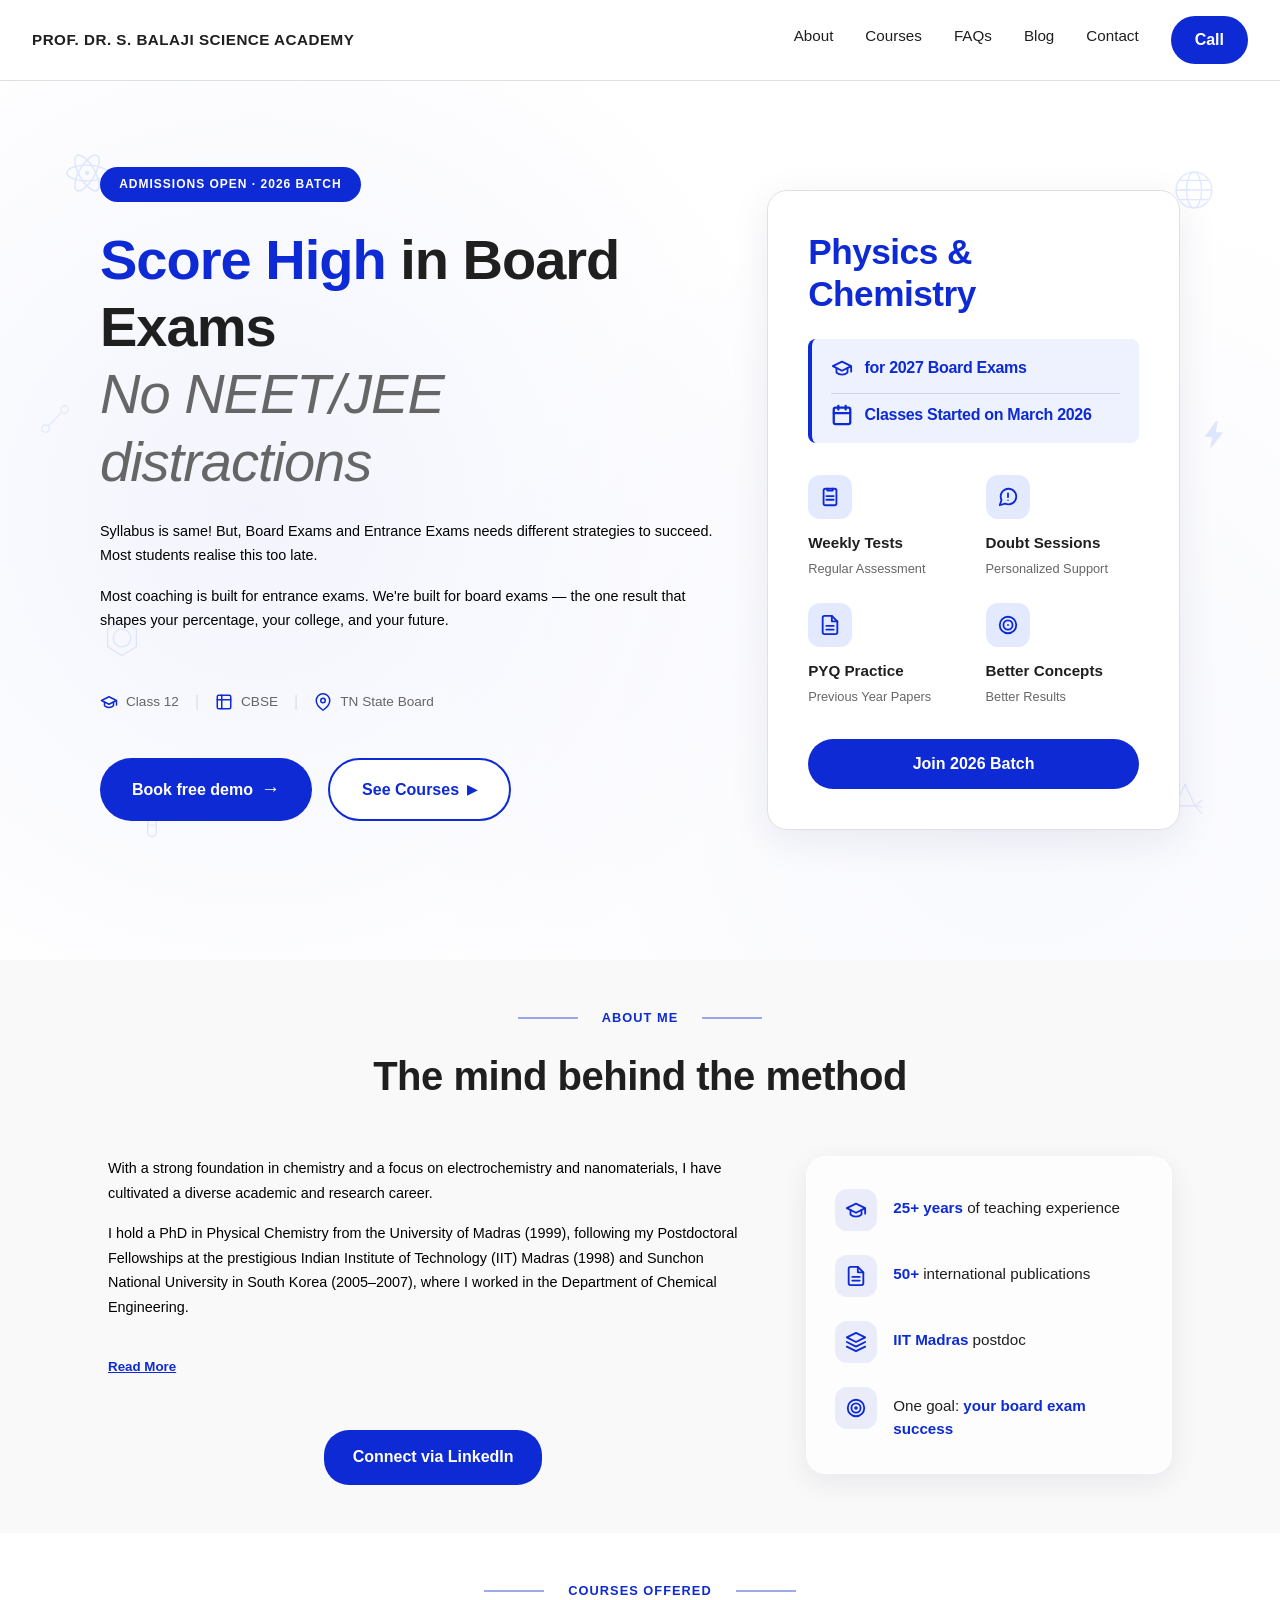
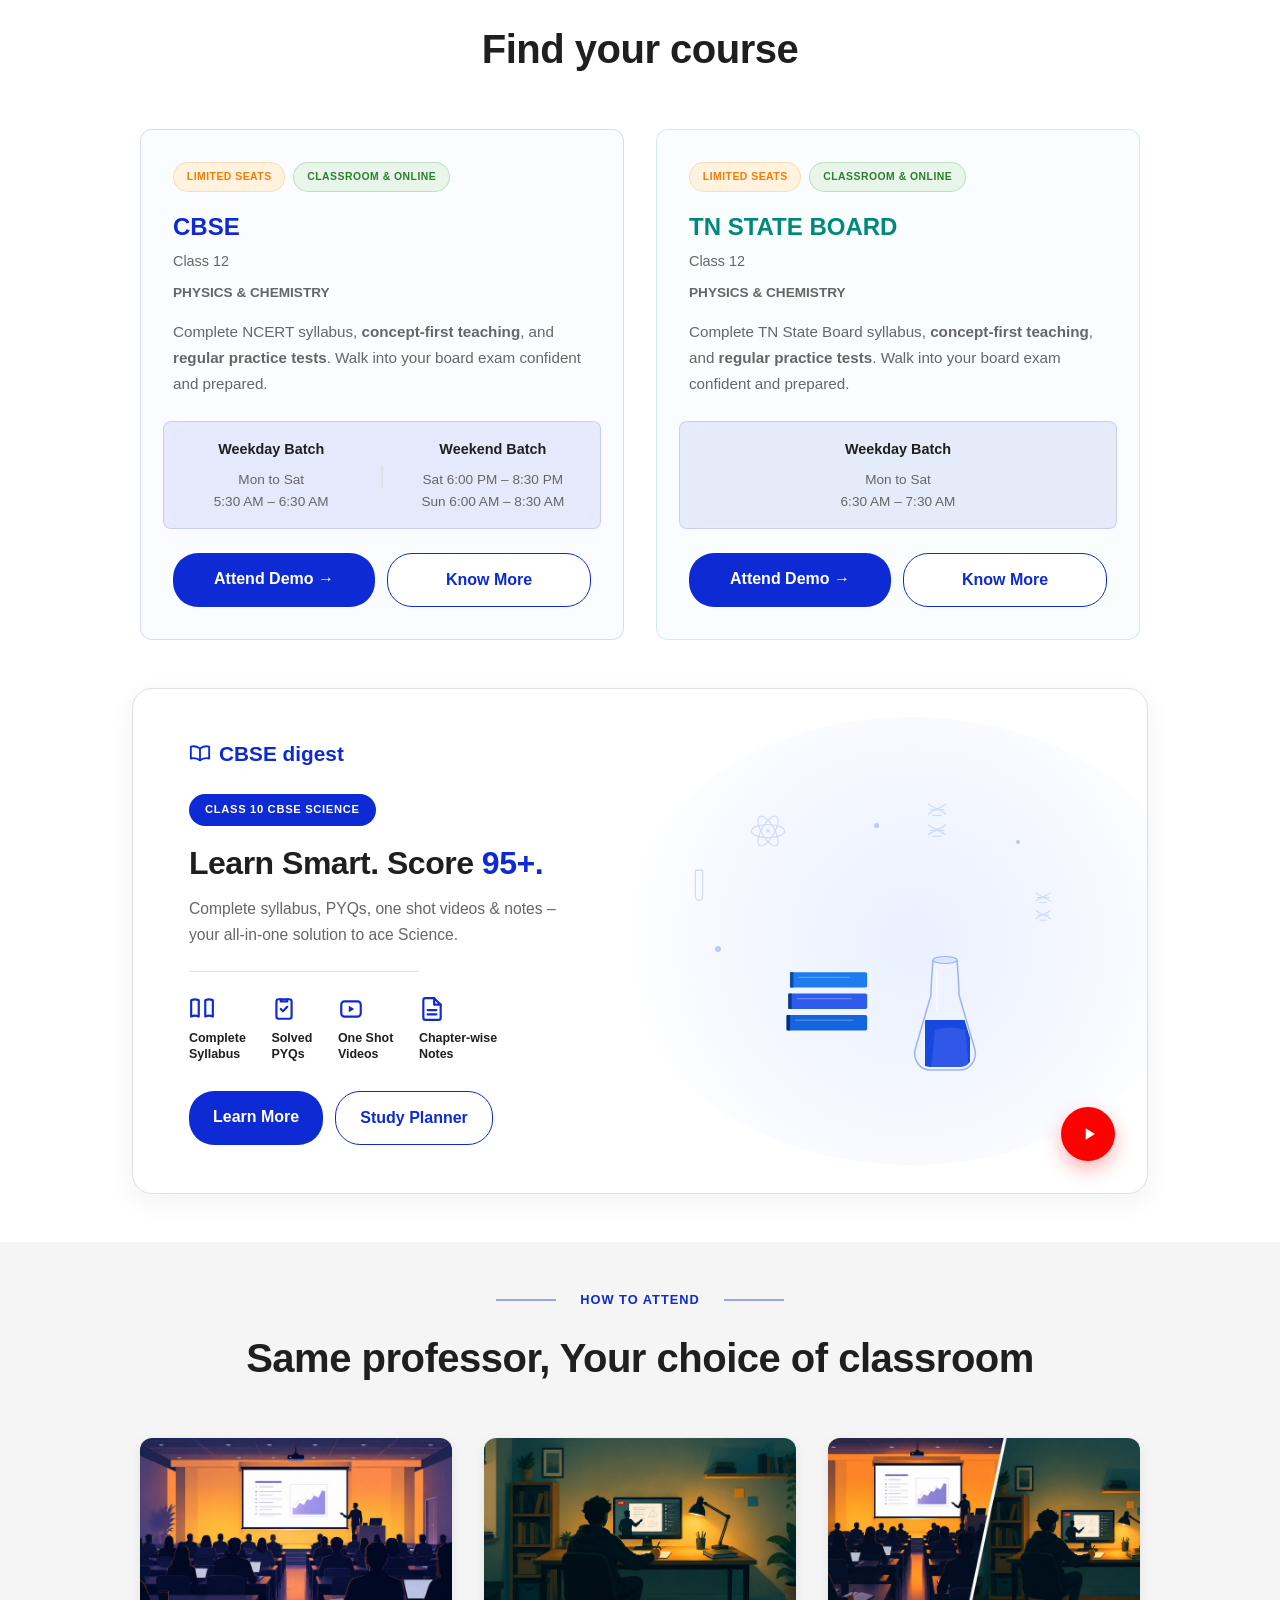
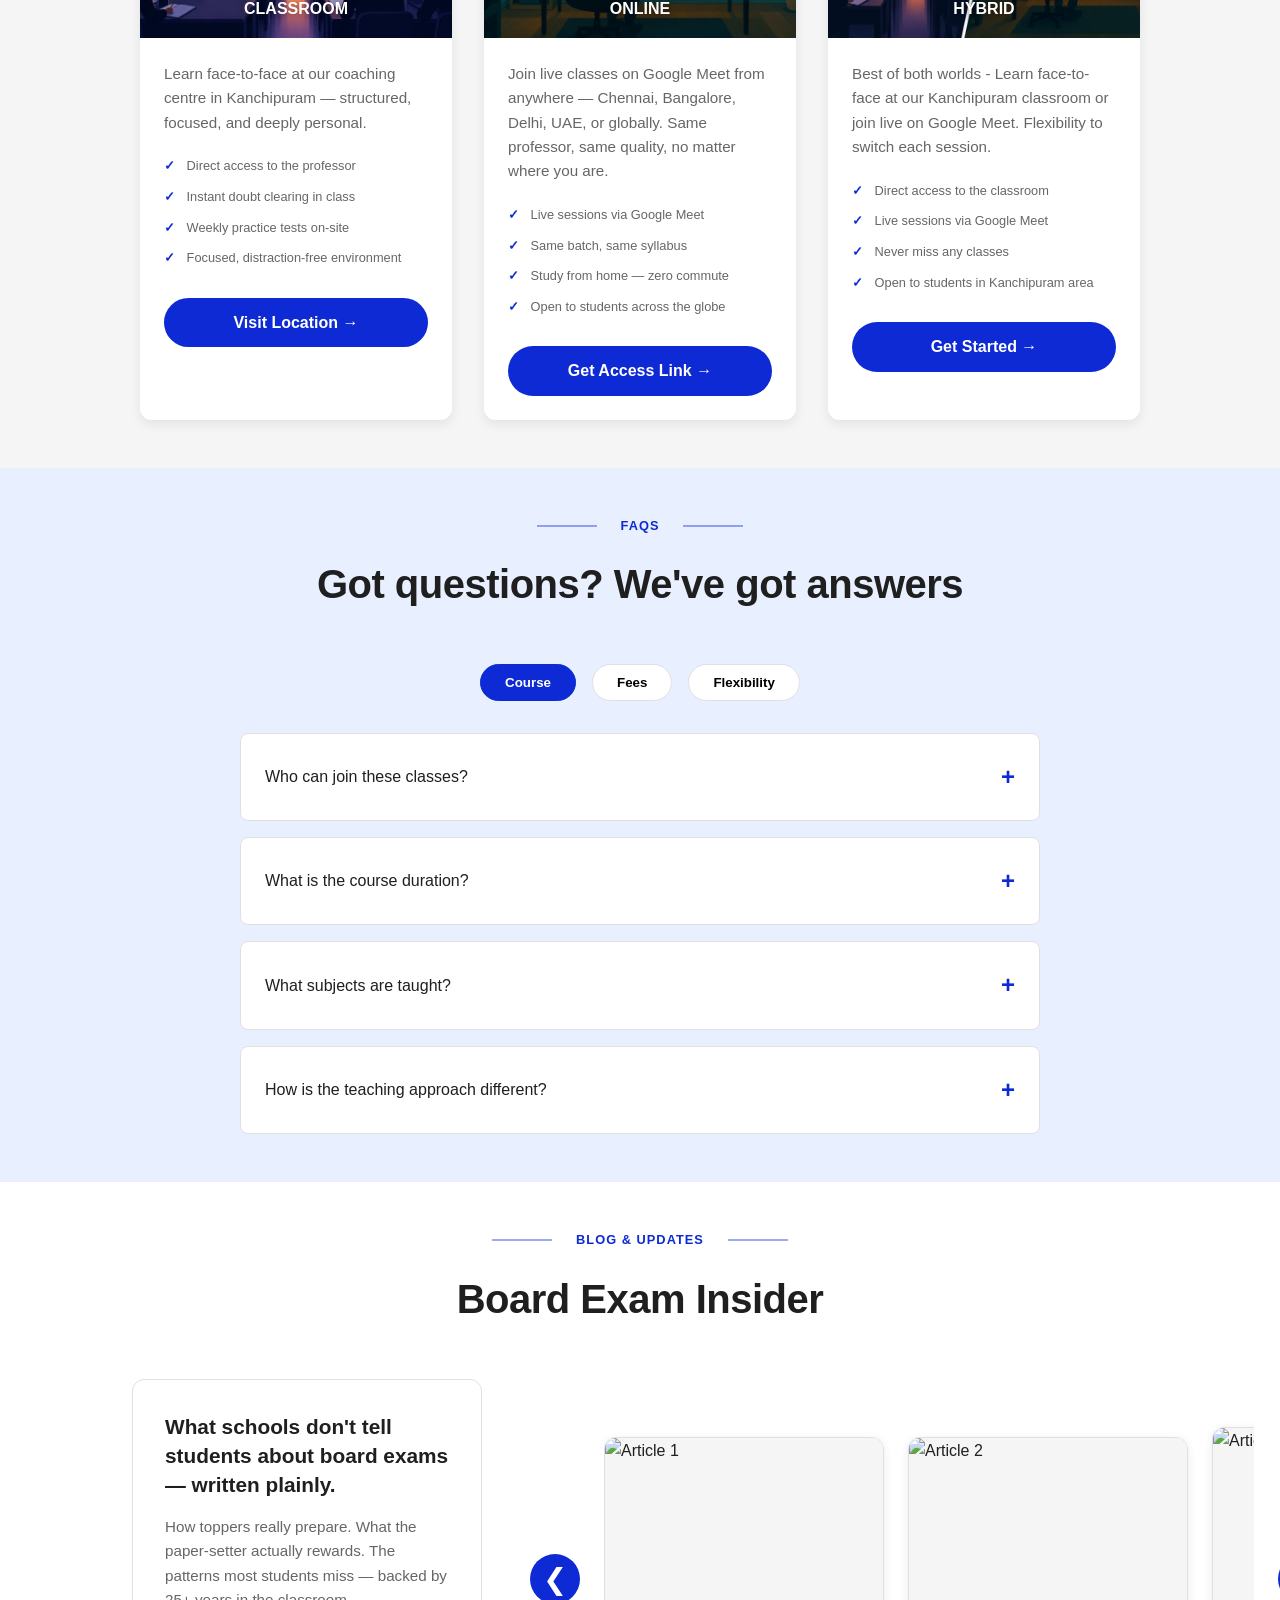
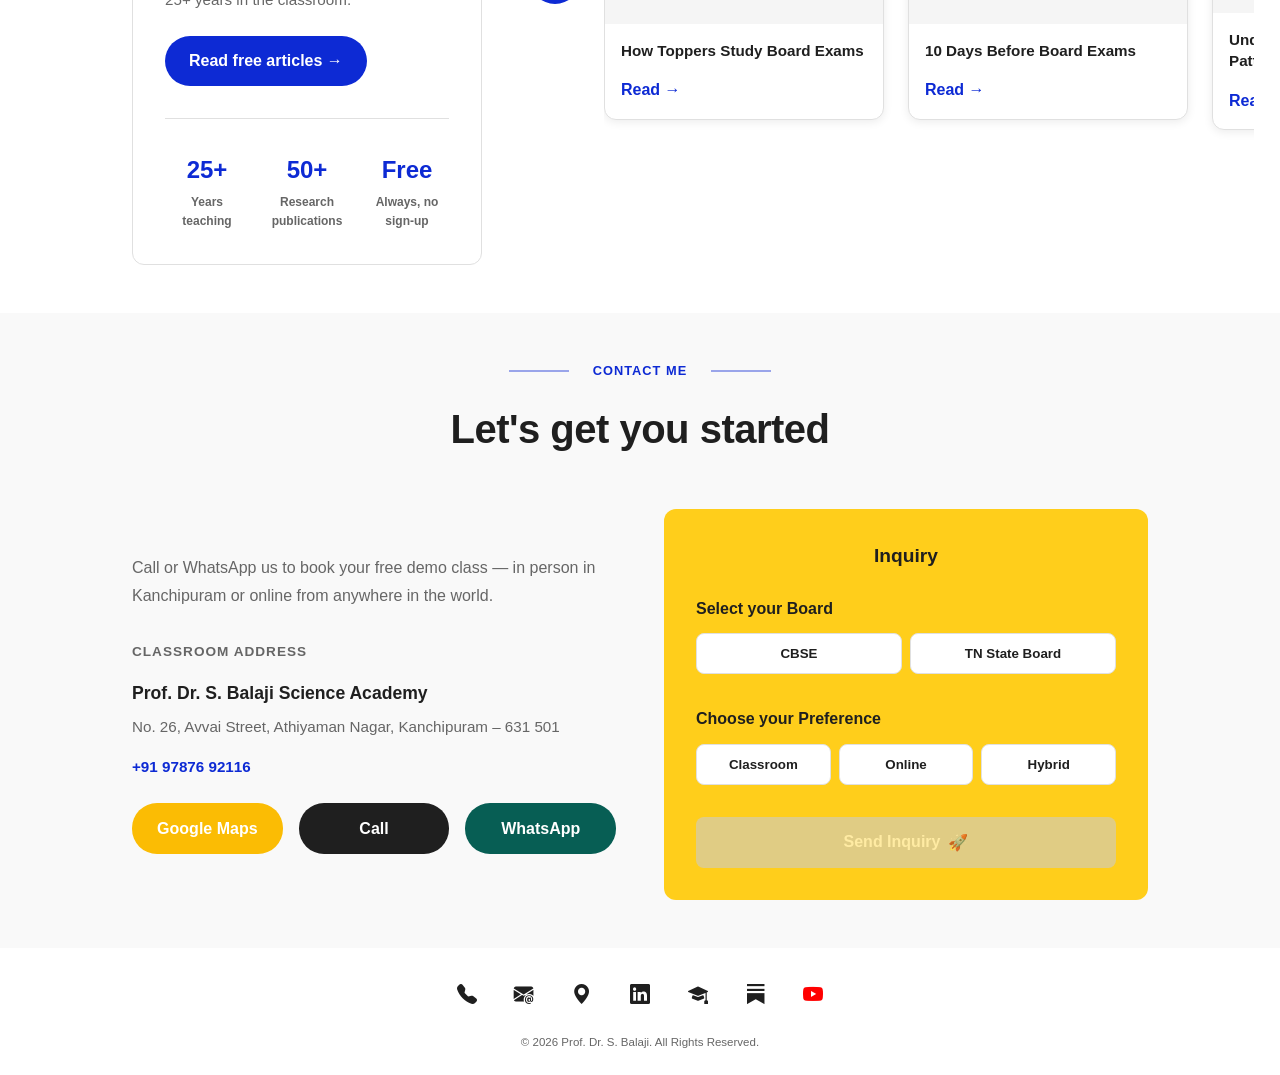
==== commit 6d2244de: "Add files via upload" ====
--- a/index.html
+++ b/index.html
@@ -1129,66 +1129,34 @@
                 <!-- COURSE Category -->
                 <div class="faq-item course" data-category="course">
                     <div class="faq-question">
-                        <span>Can I attend online from Chennai, Bangalore, or anywhere in India and abroad?</span>
+                        <span>Who can join these classes?</span>
                         <span class="faq-toggle">+</span>
                     </div>
-                    <div class="faq-answer">Yes, absolutely. All our classes are conducted live via Google Meet, so you can attend from anywhere — whether you're in Chennai, Bangalore, Hyderabad, Delhi, Mumbai, or any other city in India. You can also join from outside India (UAE, Dubai, Abu Dhabi, or any country with internet). Same professor, same syllabus, same quality instruction regardless of your location.</div>
+                    <div class="faq-answer">Students in Class 12 under CBSE or TN State Board can join. Classes are open to both beginners starting from scratch and students looking to revise and strengthen their concepts before exams.</div>
                 </div>
 
                 <div class="faq-item course" data-category="course">
                     <div class="faq-question">
-                        <span>Who can join these Class 12 Physics and Chemistry classes?</span>
+                        <span>What is the course duration?</span>
                         <span class="faq-toggle">+</span>
                     </div>
-                    <div class="faq-answer">Students in Class 12 under CBSE or TN State Board can join. Classes are open to both complete beginners starting from scratch and advanced students looking to strengthen their concepts before exams. Whether you're studying in a school in Kanchipuram, Chennai, Tamil Nadu, or online from anywhere else, you can enroll.</div>
+                    <div class="faq-answer">The course runs all the way through to your board exams, regardless of when you join. Once the full syllabus is covered, we move into structured revision and a practice test series — with personalised feedback to help each student identify gaps and reach their target score. That said, we recommend joining as early as possible to get the most out of the program.</div>
                 </div>
 
                 <div class="faq-item course" data-category="course">
                     <div class="faq-question">
-                        <span>What is the course duration for Class 12 coaching?</span>
+                        <span>What subjects are taught?</span>
                         <span class="faq-toggle">+</span>
                     </div>
-                    <div class="faq-answer">The course runs continuously all the way through to your board exams, regardless of when you join. Once the full syllabus is covered, we move into structured revision, practice test series, mock exams, and personalized feedback to help you identify gaps and reach your target score. We recommend joining as early as possible to get the most comprehensive benefit.</div>
+                    <div class="faq-answer">Physics and Chemistry for Class 12 (both CBSE and TN State Board). For Class 10 CBSE Science, video lessons are available for free on our YouTube channel — covering concepts, formulas, diagrams, and NCERT questions with notes focusing on board exams.</div>
                 </div>
 
                 <div class="faq-item course" data-category="course">
                     <div class="faq-question">
-                        <span>What subjects are taught — Physics, Chemistry, or both?</span>
+                        <span>How is the teaching approach different?</span>
                         <span class="faq-toggle">+</span>
                     </div>
-                    <div class="faq-answer">Both Physics and Chemistry for Class 12 are taught together in the same program. We cover both CBSE and TN State Board syllabi in detail. For Class 10 CBSE Science (all three subjects: Physics, Chemistry, Biology), we offer free video lessons on our YouTube channel (@CBSEdigest) with complete syllabus coverage, previous year papers, and chapter-wise notes.</div>
-                </div>
-
-                <div class="faq-item course" data-category="course">
-                    <div class="faq-question">
-                        <span>How is the teaching approach different from other coaching centers?</span>
-                        <span class="faq-toggle">+</span>
-                    </div>
-                    <div class="faq-answer">Prof. Dr. S. Balaji uses a concept-first teaching method — building strong fundamentals before moving to problem solving. We don't teach for entrance exams (NEET/JEE); we teach specifically for board exams, focusing on answer-writing format, value points, derivation clarity, and marking scheme awareness. Regular practice tests track each student's progress, and the small batch size ensures personalized attention for every student.</div>
-                </div>
-
-                <div class="faq-item course" data-category="course">
-                    <div class="faq-question">
-                        <span>What does the course curriculum include? What topics are covered?</span>
-                        <span class="faq-toggle">+</span>
-                    </div>
-                    <div class="faq-answer">We cover the complete CBSE NCERT or TN State Board syllabus chapter by chapter. For CBSE, this includes all chapters of Physics (thermodynamics, electromagnetism, optics, modern physics, etc.) and Chemistry (organic, inorganic, physical chemistry, coordination compounds, etc.). We also include practice with previous year papers (10+ years), full-length mock exams, problem-solving sessions, and derivation practice specific to board exam formats.</div>
-                </div>
-
-                <div class="faq-item course" data-category="course">
-                    <div class="faq-question">
-                        <span>Are there practice tests and mock exams? How often?</span>
-                        <span class="faq-toggle">+</span>
-                    </div>
-                    <div class="faq-answer">Yes, regular practice tests are core to the program. We conduct topic-wise tests, chapter-wise tests, and full-length board-pattern mock exams. As the board exams approach, the frequency of mock exams increases. Every test includes detailed feedback and marking scheme guidance so you understand exactly what the examiner is looking for.</div>
-                </div>
-
-                <div class="faq-item course" data-category="course">
-                    <div class="faq-question">
-                        <span>Is this coaching suitable for both weak and advanced students?</span>
-                        <span class="faq-toggle">+</span>
-                    </div>
-                    <div class="faq-answer">Yes, absolutely. The concept-first teaching method starts from fundamentals, so beginners and weak students build a solid base. Advanced students benefit equally from the structured board-pattern practice, marking scheme training, and competitive mock exams. Small batch sizes allow personalized attention for all levels.</div>
+                    <div class="faq-answer">Prof. Dr. S. Balaji uses a concept-first teaching method — building strong fundamentals before moving to problem solving. Regular practice tests are conducted to track each student's progress, and the small batch size ensures personalized attention.</div>
                 </div>
 
                 <!-- FEES Category -->
@@ -1202,10 +1170,10 @@
 
                 <div class="faq-item fees hidden" data-category="fees">
                     <div class="faq-question">
-                        <span>How much are the fees for Class 12 coaching?</span>
+                        <span>How much is the fees?</span>
                         <span class="faq-toggle">+</span>
                     </div>
-                    <div class="faq-answer">We share fee details personally via phone or WhatsApp call — not published on the website. This allows us to discuss your specific needs, batch preference (weekday/weekend), mode (classroom/online/hybrid), and any other considerations to find the right option for you. Call +91 97876 92116 or WhatsApp for a quick conversation about fees and to book your free demo.</div>
+                    <div class="faq-answer">We'd love to share the fee details with you personally! Drop us a WhatsApp message or give us a call — we'll answer all your questions and help you find the right batch too.</div>
                 </div>
 
                 <div class="faq-item fees hidden" data-category="fees">
@@ -1213,7 +1181,7 @@
                         <span>What is CBSE Digest? Is it completely free?</span>
                         <span class="faq-toggle">+</span>
                     </div>
-                    <div class="faq-answer">CBSE Digest is a 100% free, complete Class 10 CBSE Science lecture series on YouTube (@CBSEdigest). Every chapter is covered from basics through to board exam requirements. It includes concept explanations, solved previous year papers, one-shot revision videos, and chapter-wise notes. Everything a Class 10 student needs — completely free, no sign-up required.</div>
+                    <div class="faq-answer">CBSE Digest is a complete Class 10 Science lecture series on YouTube — and yes, it is 100% free. Every chapter is covered from the basics all the way through to what you need for your board exams. The series includes concept explanations, theory, exam-focused lessons, and notes — everything a Class 10 student needs in one place.</div>
                 </div>
 
                 <!-- FLEXIBILITY Category -->
@@ -1227,18 +1195,10 @@
 
                 <div class="faq-item flexibility hidden" data-category="flexibility">
                     <div class="faq-question">
-                        <span>What are the batches available? Are there flexible timing options?</span>
+                        <span>What are the batches available?</span>
                         <span class="faq-toggle">+</span>
                     </div>
-                    <div class="faq-answer">We offer two batches for CBSE students — a weekday batch (Mon-Sat, 5:30 AM - 6:30 AM) and a weekend batch (Sat 6:00 PM - 8:30 PM, Sun 6:00 AM - 8:30 AM) — so you can choose what fits your schedule. For TN State Board students, we currently run a weekday batch (Mon-Sat, 6:30 AM - 7:30 AM). All batches are available in classroom, online, and hybrid modes.</div>
-                </div>
-
-                <div class="faq-item flexibility hidden" data-category="flexibility">
-                    <div class="faq-question">
-                        <span>What if I join mid-way through the syllabus? Can I catch up?</span>
-                        <span class="faq-toggle">+</span>
-                    </div>
-                    <div class="faq-answer">Yes, you can join at any point. Students who join mid-syllabus are accommodated and catch up through recorded sessions and focused revision. However, joining early is strongly recommended to get the full benefit of concept-building from the foundation before moving to complex topics and board-pattern practice.</div>
+                    <div class="faq-answer">We offer two batches for CBSE students — a weekday batch and a weekend batch — so you can choose what fits your schedule. For TN State Board students, we currently run a weekday batch. For exact timings, refer to the Courses section above.</div>
                 </div>
 
                 <div class="faq-item flexibility hidden" data-category="flexibility">
@@ -1247,22 +1207,6 @@
                         <span class="faq-toggle">+</span>
                     </div>
                     <div class="faq-answer">Classroom sessions are held in Kanchipuram. If you are nearby, you are welcome to attend in person. The exact address is available on Google Maps — find the link in the Contact section of this website.</div>
-                </div>
-
-                <div class="faq-item flexibility hidden" data-category="flexibility">
-                    <div class="faq-question">
-                        <span>Do you offer doubt-clearing sessions? Can I ask questions outside class?</span>
-                        <span class="faq-toggle">+</span>
-                    </div>
-                    <div class="faq-answer">Yes, dedicated doubt-clearing sessions are part of every batch. Students can raise doubts during these dedicated sessions and get one-to-one support. For ongoing questions between sessions, you can also reach out directly via WhatsApp or email (prof.balaji13@gmail.com).</div>
-                </div>
-
-                <div class="faq-item flexibility hidden" data-category="flexibility">
-                    <div class="faq-question">
-                        <span>How do I contact you to book a demo, ask questions, or enroll?</span>
-                        <span class="faq-toggle">+</span>
-                    </div>
-                    <div class="faq-answer">Phone/WhatsApp: +91 97876 92116 (quickest). Email: prof.balaji13@gmail.com. WhatsApp links: For CBSE inquiry or TN State Board inquiry (links on website). Google Maps: View classroom location. You can reach out anytime — we respond promptly to demo bookings and inquiries.</div>
                 </div>
             </div>
         </div>
--- a/styles.css
+++ b/styles.css
@@ -1673,10 +1673,7 @@
 }
 
 .digest-cta-btn {
-    flex: 1;
-    text-align: center;
-    padding: 0.8rem 1.2rem;
-    font-size: 0.9rem;
+    white-space: nowrap;
 }
 
 /* ---------- youtube circular button ---------- */
@@ -1718,7 +1715,7 @@
 @media (max-width: 900px) {
     .cbse-digest-card {
         grid-template-columns: 1fr;
-        padding: 2.5rem 2rem 5.5rem;
+        padding: 2.5rem 2rem 2.5rem;
         gap: 1.5rem;
         text-align: center;
     }
@@ -1763,14 +1760,17 @@
         transform-origin: center center;
     }
 
+    /* On mobile, take the play button out of absolute positioning so it
+       sits naturally below the CTA row instead of overlapping it */
     .digest-youtube-btn {
-        right: 50%;
-        transform: translateX(50%);
-        bottom: 1.5rem;
+        position: static;
+        transform: none;
+        margin: 1.25rem auto 0;
+        display: flex;
     }
 
     .digest-youtube-btn:hover {
-        transform: translateX(50%) scale(1.1);
+        transform: scale(1.1);
     }
 
     .digest-cta-row {
@@ -1781,7 +1781,7 @@
 
 @media (max-width: 560px) {
     .cbse-digest-card {
-        padding: 2.25rem 1.25rem 4rem;
+        padding: 2.25rem 1.25rem 2.25rem;
         border-radius: 16px;
     }
 
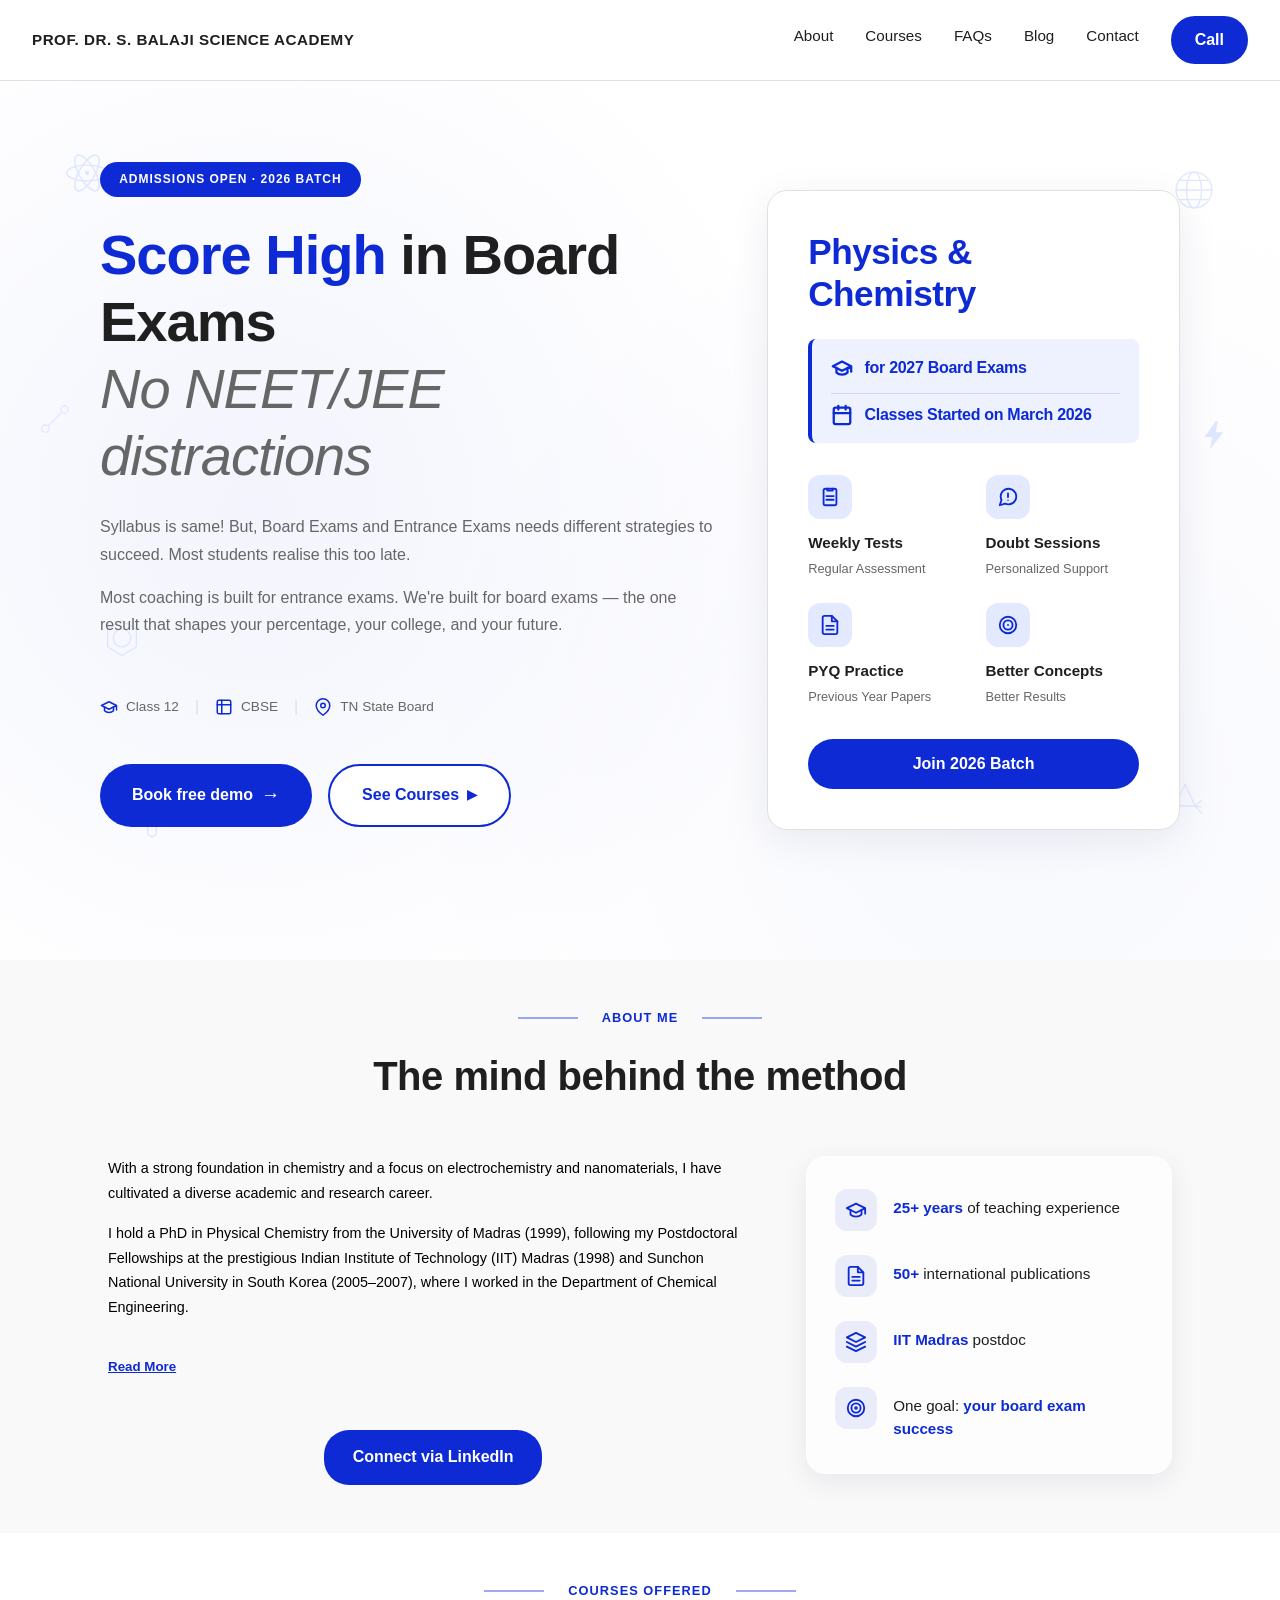
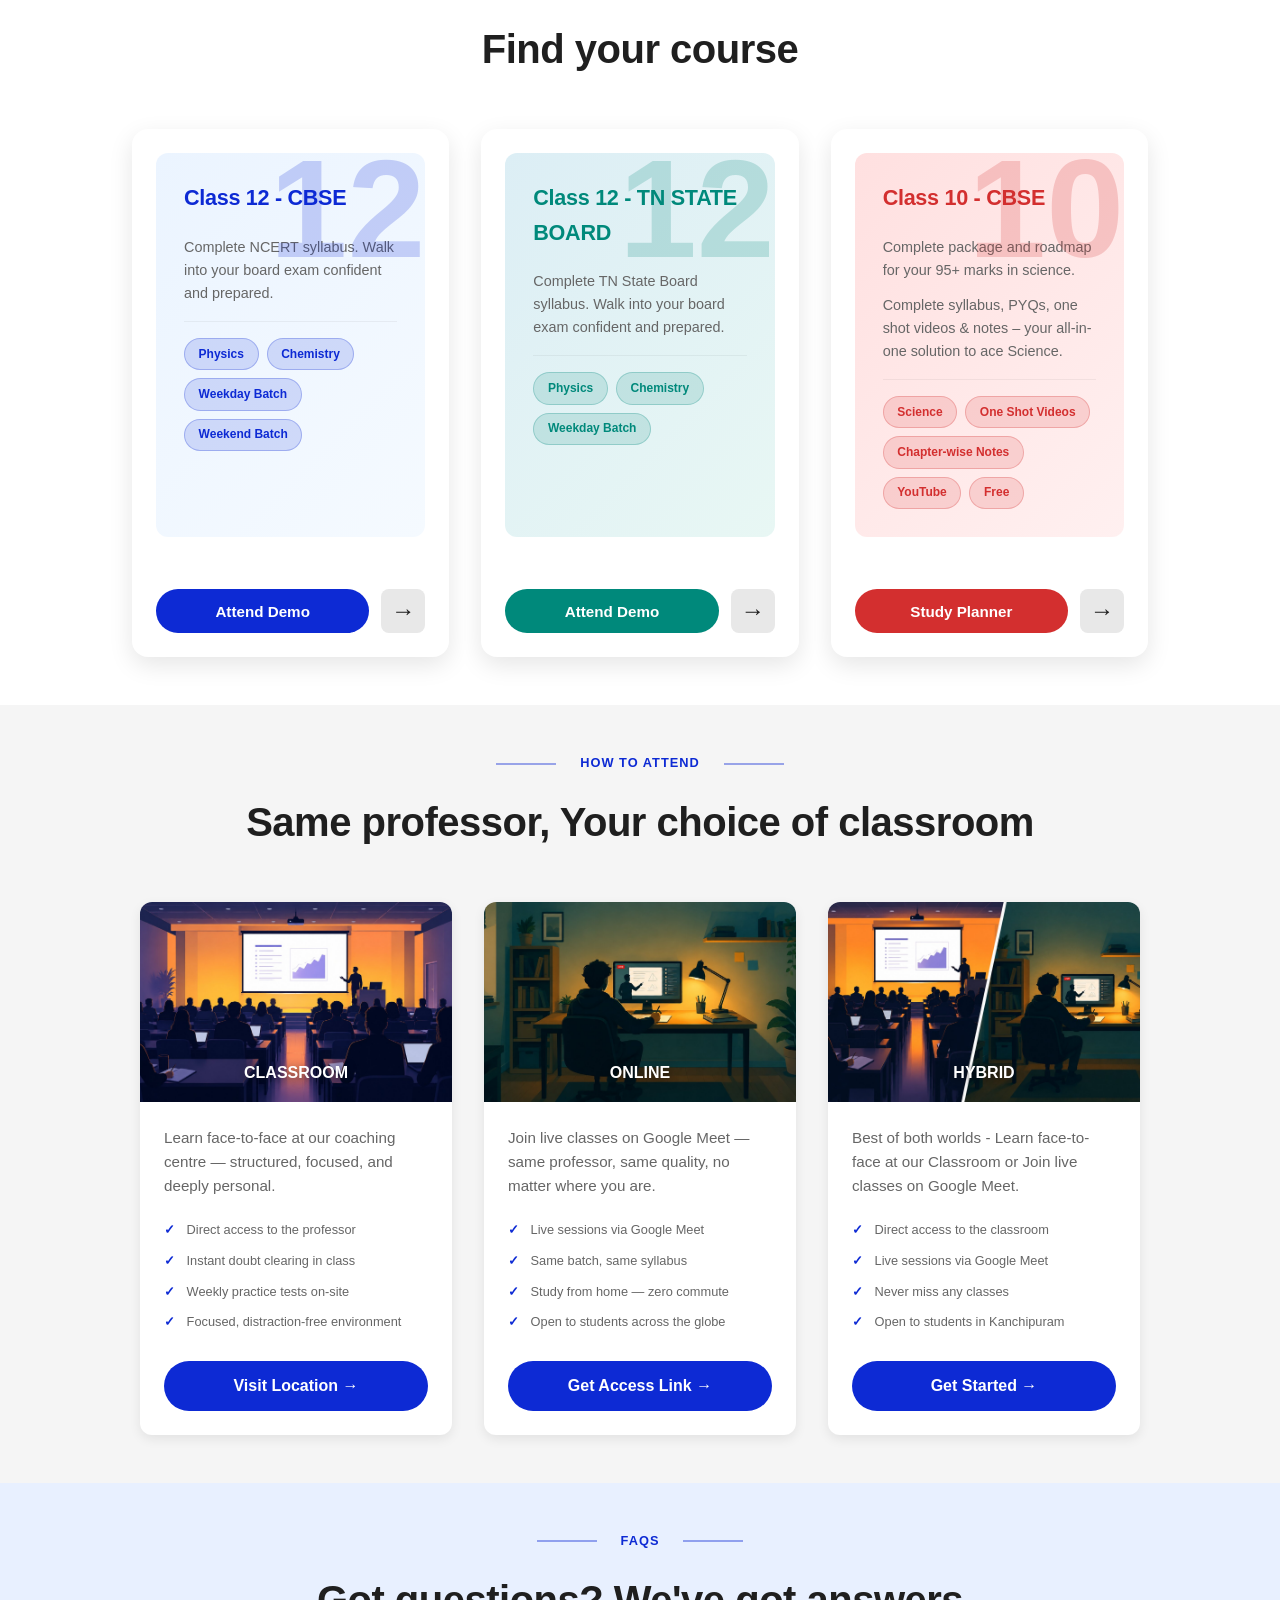
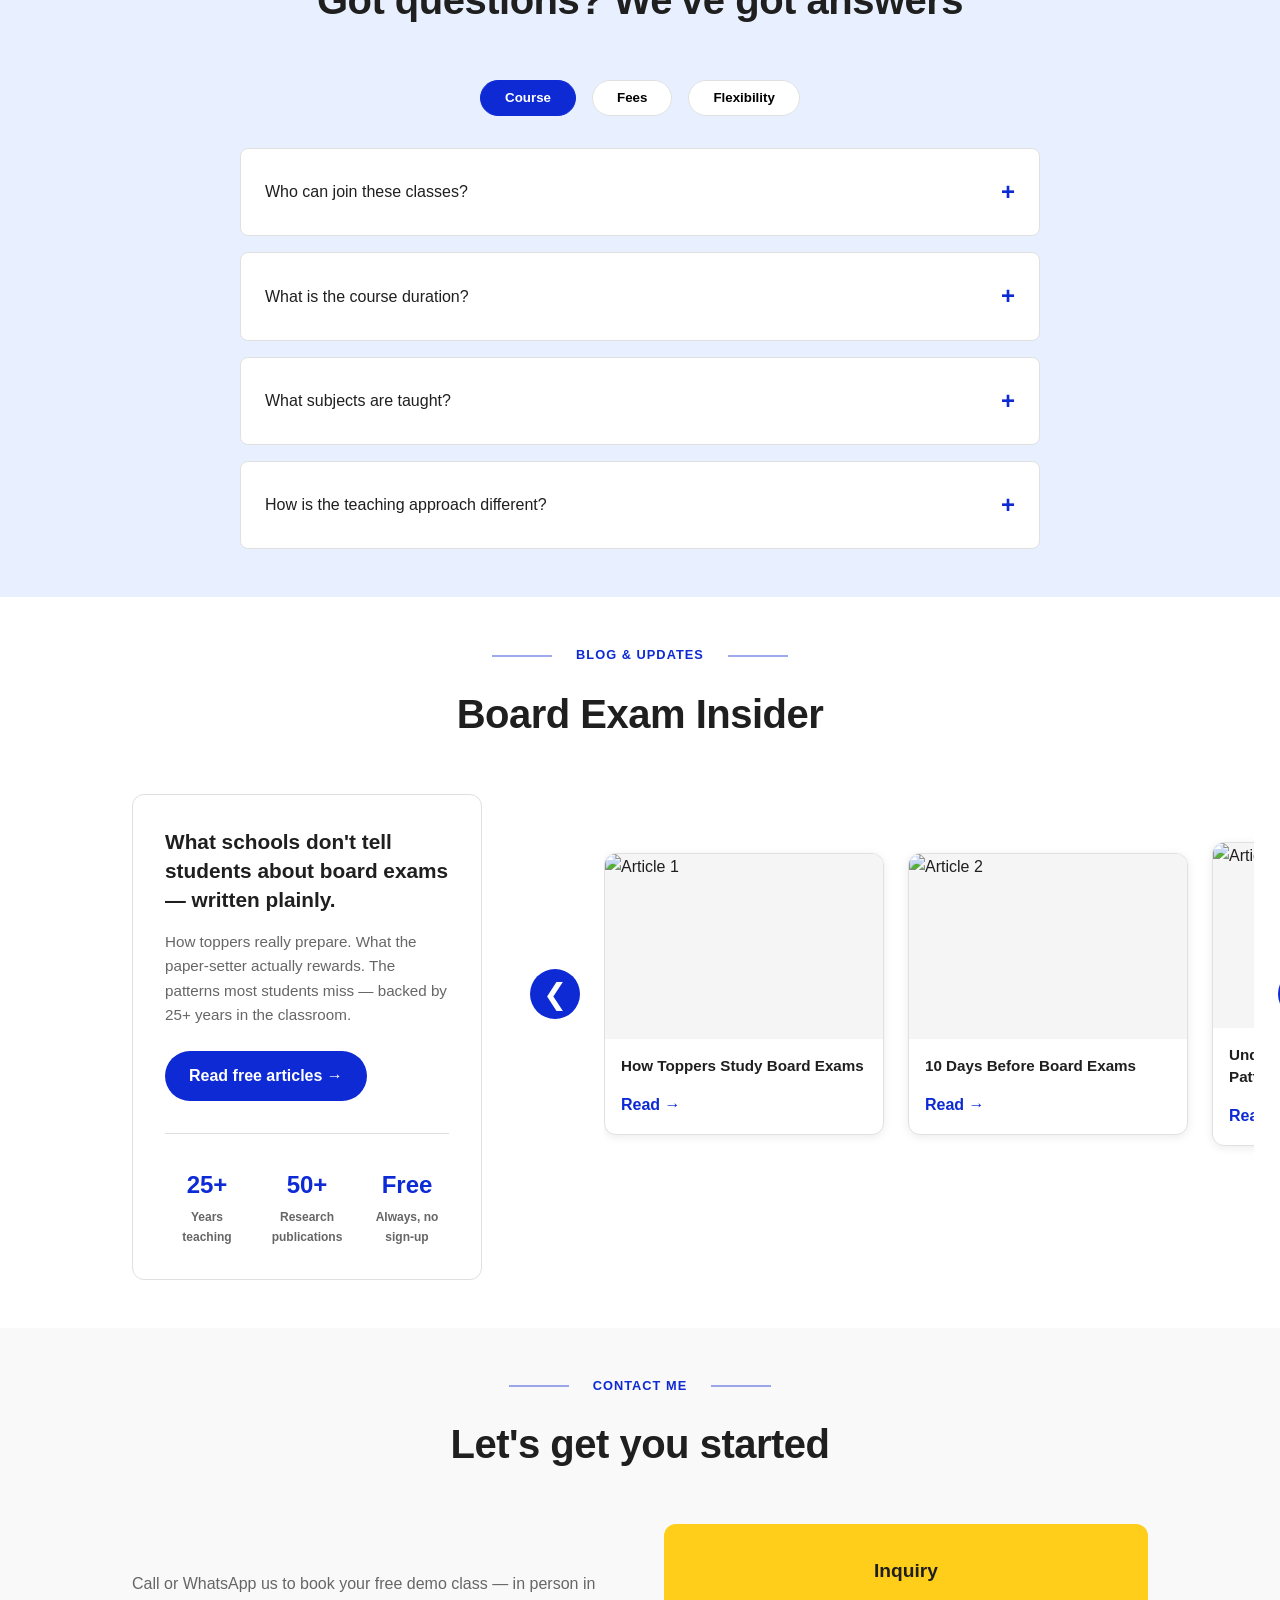
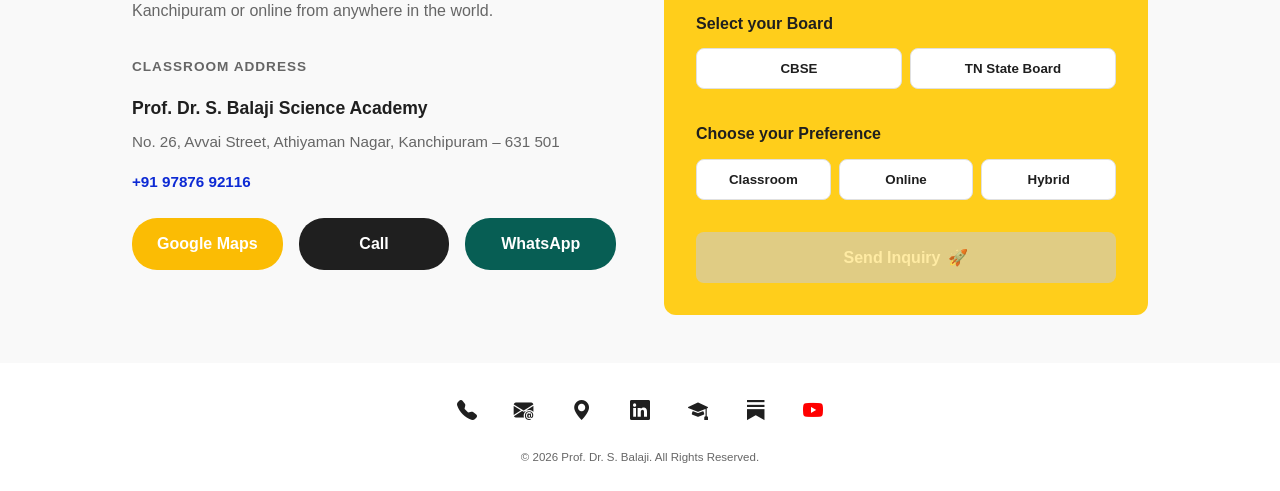
==== commit 935415c1: "Add files via upload" ====
--- a/index.html
+++ b/index.html
@@ -4,246 +4,26 @@
     <meta charset="UTF-8">
     <meta name="viewport" content="width=device-width, initial-scale=1.0">
     <title>Physics & Chemistry Coaching for Class 12 | Prof. Dr. S. Balaji</title>
-    <meta name="description" content="Expert Class 12 Physics & Chemistry coaching for CBSE & TN State Board. Online classes from Chennai, Tamil Nadu. Join from anywhere — UAE, Bangalore, Delhi, or globally. 25+ years teaching. Board-focused prep. Free Class 10 science on YouTube.">
-    <meta name="keywords" content="CBSE Class 12 coaching, TN State Board Class 12, Physics tutor Chennai, Chemistry tutor Tamil Nadu, online coaching India, CBSE Class 12 online, board exam preparation, Class 12 physics chemistry, coaching Kanchipuram, online tuition UAE">
+    <meta name="description" content="Expert Class 12 Physics & Chemistry coaching for CBSE & TN State Board. 25+ years teaching. Board-focused prep. Free Class 10 science on YouTube.">
+    <meta name="keywords" content="CBSE Class 12, TN State Board, Physics Coaching, Chemistry Coaching, Board Exams, Science Academy">
     <meta name="author" content="Prof. Dr. S. Balaji">
-    <meta name="robots" content="index, follow, max-image-preview:large, max-snippet:-1, max-video-preview:-1">
-    <meta name="language" content="English">
-    <meta name="coverage" content="Worldwide">
-    <meta name="distribution" content="Global">
-    <meta property="og:title" content="Prof. Dr. S. Balaji Science Academy | Physics & Chemistry for Class 12 | Online Coaching">
-    <meta property="og:description" content="Board exam-focused coaching for Class 12. Online classes from Chennai. 25+ years teaching, IIT Madras postdoc. CBSE and TN State Board.">
+    <meta property="og:title" content="Prof. Dr. S. Balaji Science Academy | Physics & Chemistry for Class 12">
+    <meta property="og:description" content="Board exam-focused coaching for Class 12. 25+ years teaching, IIT Madras postdoc.">
     <meta property="og:type" content="website">
     <meta property="og:url" content="https://profbalaji.in">
     <meta property="og:image" content="https://profbalaji.in/assets/images/preview.jpg">
     <meta property="og:image:width" content="1200">
     <meta property="og:image:height" content="630">
-    <meta name="twitter:card" content="summary_large_image">
-    <meta name="twitter:title" content="Class 12 Physics & Chemistry Coaching | Online from Chennai">
-    <meta name="twitter:description" content="CBSE & TN State Board. Online classes via Google Meet. Join from anywhere.">
-    <meta name="twitter:image" content="https://profbalaji.in/assets/images/preview.jpg">
     <link rel="icon" type="image/x-icon" href="favicon.ico">
     <link rel="apple-touch-icon" href="favicon.ico">
     <link rel="canonical" href="https://profbalaji.in">
-    <link rel="alternate" type="text/markdown" href="https://profbalaji.in/index.md">
-    
-    <!-- ===== COMPREHENSIVE SCHEMA MARKUP (INVISIBLE TO USERS) ===== -->
-    
-    <!-- 1. ORGANIZATION SCHEMA with GLOBAL SERVICE AREAS -->
-    <script type="application/ld+json">
-    {
-        "@context": "https://schema.org",
-        "@type": "Organization",
-        "name": "Prof. Dr. S. Balaji Science Academy",
-        "url": "https://profbalaji.in",
-        "logo": "https://profbalaji.in/assets/images/logo.png",
-        "description": "Expert online and classroom Class 12 Physics & Chemistry coaching for CBSE & TN State Board with 25+ years teaching experience",
-        "email": "prof.balaji13@gmail.com",
-        "telephone": "+919787692116",
-        "address": {
-            "@type": "PostalAddress",
-            "streetAddress": "No. 26, Avvai Street, Athiyaman Nagar",
-            "addressLocality": "Kanchipuram",
-            "addressRegion": "Tamil Nadu",
-            "postalCode": "631501",
-            "addressCountry": "IN"
-        },
-        "sameAs": [
-            "https://www.linkedin.com/in/profdrsbalaji",
-            "https://www.youtube.com/@CBSEdigest",
-            "https://scholar.google.co.kr/citations?hl=en&pli=1&user=9NAUZ5MAAAAJ",
-            "https://profbalaji.substack.com/"
-        ],
-        "areaServed": [
-            {
-                "@type": "City",
-                "name": "Chennai",
-                "addressCountry": "IN"
-            },
-            {
-                "@type": "City",
-                "name": "Kanchipuram",
-                "addressCountry": "IN"
-            },
-            {
-                "@type": "AdministrativeArea",
-                "name": "Tamil Nadu",
-                "addressCountry": "IN"
-            },
-            {
-                "@type": "City",
-                "name": "Bangalore",
-                "addressCountry": "IN"
-            },
-            {
-                "@type": "City",
-                "name": "Hyderabad",
-                "addressCountry": "IN"
-            },
-            {
-                "@type": "City",
-                "name": "Delhi",
-                "addressCountry": "IN"
-            },
-            {
-                "@type": "City",
-                "name": "Mumbai",
-                "addressCountry": "IN"
-            },
-            {
-                "@type": "City",
-                "name": "Dubai",
-                "addressCountry": "AE"
-            },
-            {
-                "@type": "City",
-                "name": "Abu Dhabi",
-                "addressCountry": "AE"
-            },
-            {
-                "@type": "Country",
-                "name": "India"
-            },
-            {
-                "@type": "Country",
-                "name": "United Arab Emirates"
-            },
-            {
-                "@type": "Continent",
-                "name": "World"
-            }
-        ],
-        "potentialAction": {
-            "@type": "EducateAction",
-            "target": {
-                "@type": "EntryPoint",
-                "urlTemplate": "https://profbalaji.in#contact-section",
-                "actionPlatform": ["DesktopWebPlatform", "MobileWebPlatform"]
-            }
-        }
-    }
-    </script>
-
-    <!-- 2. MULTIPLE COURSE SCHEMA for CBSE & TN Board -->
-    <script type="application/ld+json">
-    [
-        {
-            "@context": "https://schema.org",
-            "@type": "Course",
-            "name": "CBSE Class 12 Physics & Chemistry | Board Exam Focused Coaching",
-            "description": "Complete CBSE Class 12 Physics & Chemistry coaching covering full NCERT syllabus with concept-first teaching, practice tests, doubt-clearing, and board-pattern mock exams. Online classes via Google Meet or classroom in Kanchipuram.",
-            "url": "https://profbalaji.in/cbse-12.html",
-            "image": "https://profbalaji.in/assets/images/preview.jpg",
-            "provider": {
-                "@type": "Organization",
-                "name": "Prof. Dr. S. Balaji Science Academy",
-                "url": "https://profbalaji.in"
-            },
-            "instructor": {
-                "@type": "Person",
-                "name": "Prof. Dr. S. Balaji",
-                "url": "https://www.linkedin.com/in/profdrsbalaji",
-                "jobTitle": "Physics & Chemistry Instructor",
-                "qualifications": "PhD Physical Chemistry, IIT Madras Postdoc, 25+ years teaching",
-                "knowsAbout": ["CBSE Physics Class 12", "CBSE Chemistry Class 12", "Board Exam Strategies", "NCERT Syllabus"]
-            },
-            "educationLevel": "Class 12 / Grade 12",
-            "learningResourceType": "Online Course, Live Class",
-            "inLanguage": "en",
-            "isAccessibleForFree": false,
-            "offers": {
-                "@type": "AggregateOffer",
-                "priceCurrency": "INR",
-                "priceRange": "$$",
-                "availability": "InStock"
-            },
-            "hasCourseInstance": [
-                {
-                    "@type": "CourseInstance",
-                    "name": "CBSE Class 12 Weekday Batch",
-                    "description": "Weekday online and classroom batch - Mon to Sat, 5:30 AM - 6:30 AM",
-                    "startDate": "2026-03-01",
-                    "endDate": "2027-03-31",
-                    "courseMode": ["Online", "Classroom"],
-                    "url": "https://wa.me/919787692116?text=I%20am%20interested%20in%20the%20CBSE%20Class%2012%20weekday%20batch"
-                },
-                {
-                    "@type": "CourseInstance",
-                    "name": "CBSE Class 12 Weekend Batch",
-                    "description": "Weekend online and classroom batch - Sat 6:00 PM - 8:30 PM, Sun 6:00 AM - 8:30 AM",
-                    "startDate": "2026-03-01",
-                    "endDate": "2027-03-31",
-                    "courseMode": ["Online", "Classroom"],
-                    "url": "https://wa.me/919787692116?text=I%20am%20interested%20in%20the%20CBSE%20Class%2012%20weekend%20batch"
-                }
-            ],
-            "aggregateRating": {
-                "@type": "AggregateRating",
-                "ratingValue": "4.9",
-                "ratingCount": "25",
-                "bestRating": "5",
-                "worstRating": "1"
-            }
-        },
-        {
-            "@context": "https://schema.org",
-            "@type": "Course",
-            "name": "TN State Board Class 12 Physics & Chemistry | Board Exam Focused Coaching",
-            "description": "Complete Tamil Nadu State Board Class 12 Physics & Chemistry coaching with full syllabus coverage, concept-first teaching, practice tests, doubt-clearing, and board-pattern mock exams. Online via Google Meet or classroom in Kanchipuram.",
-            "url": "https://profbalaji.in/stateboard-12.html",
-            "image": "https://profbalaji.in/assets/images/preview.jpg",
-            "provider": {
-                "@type": "Organization",
-                "name": "Prof. Dr. S. Balaji Science Academy",
-                "url": "https://profbalaji.in"
-            },
-            "instructor": {
-                "@type": "Person",
-                "name": "Prof. Dr. S. Balaji",
-                "url": "https://www.linkedin.com/in/profdrsbalaji",
-                "jobTitle": "Physics & Chemistry Instructor",
-                "qualifications": "PhD Physical Chemistry, IIT Madras Postdoc, 25+ years teaching"
-            },
-            "educationLevel": "Class 12 / Grade 12",
-            "learningResourceType": "Online Course, Live Class",
-            "inLanguage": "en",
-            "isAccessibleForFree": false,
-            "offers": {
-                "@type": "AggregateOffer",
-                "priceCurrency": "INR",
-                "priceRange": "$$",
-                "availability": "InStock"
-            },
-            "hasCourseInstance": [
-                {
-                    "@type": "CourseInstance",
-                    "name": "TN State Board Class 12 Weekday Batch",
-                    "description": "Weekday online and classroom batch - Mon to Sat, 6:30 AM - 7:30 AM",
-                    "startDate": "2026-03-01",
-                    "endDate": "2027-03-31",
-                    "courseMode": ["Online", "Classroom"],
-                    "url": "https://wa.me/919787692116?text=I%20am%20interested%20in%20the%20TN%20State%20Board%20Class%2012%20program"
-                }
-            ],
-            "aggregateRating": {
-                "@type": "AggregateRating",
-                "ratingValue": "4.9",
-                "ratingCount": "18",
-                "bestRating": "5",
-                "worstRating": "1"
-            }
-        }
-    ]
-    </script>
-
-    <!-- 3. LOCAL BUSINESS SCHEMA (Classroom Location) -->
     <script type="application/ld+json">
     {
         "@context": "https://schema.org",
         "@type": "LocalBusiness",
-        "name": "Prof. Dr. S. Balaji Science Academy - Kanchipuram Classroom",
-        "description": "Classroom location for in-person Class 12 Physics & Chemistry coaching. Also offers online classes via Google Meet for students worldwide.",
+        "name": "Prof. Dr. S. Balaji Science Academy",
         "image": "https://profbalaji.in/assets/images/preview.jpg",
+        "description": "Expert Physics & Chemistry coaching for Class 12 CBSE & TN State Board students. 25+ years teaching experience with board exam-focused strategies.",
         "address": {
             "@type": "PostalAddress",
             "streetAddress": "No. 26, Avvai Street, Athiyaman Nagar",
@@ -255,293 +35,41 @@
         "telephone": "+919787692116",
         "email": "prof.balaji13@gmail.com",
         "url": "https://profbalaji.in",
+        "sameAs": [
+            "https://www.linkedin.com/in/profdrsbalaji",
+            "https://www.youtube.com/@CBSEdigest",
+            "https://scholar.google.co.kr/citations?hl=en&pli=1&user=9NAUZ5MAAAAJ",
+            "https://profbalaji.substack.com/"
+        ],
         "priceRange": "$$",
-        "areaServed": {
-            "@type": "AdministrativeArea",
-            "name": "Kanchipuram, Tamil Nadu"
+        "areaServed": [
+            "Kanchipuram",
+            "Tamil Nadu",
+            "India"
+        ],
+        "knowsAbout": [
+            "Class 12 Physics",
+            "Class 12 Chemistry",
+            "CBSE Board Exams",
+            "TN State Board Exams",
+            "Online Tutoring",
+            "Hybrid Tutoring"
+        ],
+        "alumniOf": {
+            "@type": "EducationalOrganization",
+            "name": "IIT Madras"
         },
-        "knowsAbout": [
-            "Class 12 Physics Coaching",
-            "Class 12 Chemistry Coaching",
-            "CBSE Board Exam Preparation",
-            "TN State Board Exam Preparation",
-            "Online Tutoring",
-            "Hybrid Learning"
-        ],
-        "openingHoursSpecification": [
-            {
-                "@type": "OpeningHoursSpecification",
-                "dayOfWeek": ["Monday", "Tuesday", "Wednesday", "Thursday", "Friday", "Saturday"],
-                "opens": "05:30",
-                "closes": "08:30"
-            },
-            {
-                "@type": "OpeningHoursSpecification",
-                "dayOfWeek": "Sunday",
-                "opens": "06:00",
-                "closes": "08:30"
+        "hasCredential": {
+            "@type": "EducationalOccupationalCredential",
+            "credentialCategory": "PhD",
+            "about": "Physical Chemistry",
+            "issuedBy": {
+                "@type": "EducationalOrganization",
+                "name": "University of Madras"
             }
-        ]
+        }
     }
     </script>
-
-    <!-- 4. FAQ PAGE SCHEMA (CRITICAL FOR AI SEO) -->
-    <script type="application/ld+json">
-    {
-        "@context": "https://schema.org",
-        "@type": "FAQPage",
-        "mainEntity": [
-            {
-                "@type": "Question",
-                "name": "Can I attend Class 12 coaching classes online from Chennai, Bangalore, or anywhere in India?",
-                "acceptedAnswer": {
-                    "@type": "Answer",
-                    "text": "Yes, absolutely. All our classes are conducted live via Google Meet, so you can attend from anywhere — whether you're in Chennai, Bangalore, Hyderabad, Delhi, Mumbai, or any other city in India. You can also join from outside India (UAE, Dubai, Abu Dhabi, or any country with internet). Same professor, same syllabus, same quality instruction regardless of your location."
-                }
-            },
-            {
-                "@type": "Question",
-                "name": "Can I attend online classes from abroad, like from UAE or Dubai?",
-                "acceptedAnswer": {
-                    "@type": "Answer",
-                    "text": "Yes, our online classes via Google Meet are open to students from anywhere in the world, including UAE, Dubai, Abu Dhabi, and other countries. Many of our students attend from the Middle East and other regions. You just need a stable internet connection. All classes are conducted in English, and the syllabus is designed for CBSE and TN State Board board exams, which students abroad can pursue as well."
-                }
-            },
-            {
-                "@type": "Question",
-                "name": "Who can join these Class 12 Physics and Chemistry coaching classes?",
-                "acceptedAnswer": {
-                    "@type": "Answer",
-                    "text": "Students in Class 12 under CBSE or TN State Board can join. Classes are open to both complete beginners starting from scratch and advanced students looking to strengthen their concepts before exams. Whether you're studying in a school in Kanchipuram, Chennai, Tamil Nadu, or online from anywhere else, you can enroll."
-                }
-            },
-            {
-                "@type": "Question",
-                "name": "What is the course duration for Class 12 coaching?",
-                "acceptedAnswer": {
-                    "@type": "Answer",
-                    "text": "The course runs continuously all the way through to your board exams, regardless of when you join. Once the full syllabus is covered, we move into structured revision, practice test series, mock exams, and personalized feedback to help you identify gaps and reach your target score. We recommend joining as early as possible to get the most comprehensive benefit."
-                }
-            },
-            {
-                "@type": "Question",
-                "name": "What subjects are taught in Class 12 coaching — Physics, Chemistry, or both?",
-                "acceptedAnswer": {
-                    "@type": "Answer",
-                    "text": "Both Physics and Chemistry for Class 12 are taught together in the same program. We cover both CBSE and TN State Board syllabi in detail. For Class 10 CBSE Science (all three subjects: Physics, Chemistry, Biology), we offer free video lessons on our YouTube channel (@CBSEdigest) with complete syllabus coverage, previous year papers, and chapter-wise notes."
-                }
-            },
-            {
-                "@type": "Question",
-                "name": "How is the teaching approach different from other coaching centers?",
-                "acceptedAnswer": {
-                    "@type": "Answer",
-                    "text": "Prof. Dr. S. Balaji uses a concept-first teaching method — building strong fundamentals before moving to problem solving. We don't teach for entrance exams (NEET/JEE); we teach specifically for board exams, focusing on answer-writing format, value points, derivation clarity, and marking scheme awareness. Regular practice tests track each student's progress, and the small batch size ensures personalized attention for every student."
-                }
-            },
-            {
-                "@type": "Question",
-                "name": "What are the batch timings for Class 12 coaching? Are there flexible options?",
-                "acceptedAnswer": {
-                    "@type": "Answer",
-                    "text": "CBSE Class 12 has two batch options: Weekday (Mon-Sat, 5:30 AM - 6:30 AM) and Weekend (Sat 6:00 PM - 8:30 PM, Sun 6:00 AM - 8:30 AM). TN State Board has Weekday (Mon-Sat, 6:30 AM - 7:30 AM). All batches are offered in classroom (Kanchipuram), online (Google Meet), and hybrid modes. If you miss a session, you can attend the online recording or join the next batch online."
-                }
-            },
-            {
-                "@type": "Question",
-                "name": "Can I switch between classroom and online modes during the course?",
-                "acceptedAnswer": {
-                    "@type": "Answer",
-                    "text": "Yes, completely flexible. If you're enrolled in classroom mode but can't attend in-person on a particular day, you can join online via Google Meet for that session. If you're in hybrid mode, you can choose classroom or online for any individual class. This flexibility ensures you never miss a session regardless of your schedule or location."
-                }
-            },
-            {
-                "@type": "Question",
-                "name": "Is there a free demo class to try before enrolling?",
-                "acceptedAnswer": {
-                    "@type": "Answer",
-                    "text": "Yes, we offer a completely free demo class with no commitment required. You can attend one class to experience the teaching style, ask questions, and see if it's right for you. Simply call +91 97876 92116 or WhatsApp us before the class time to get the access link (for online) or address details (for classroom)."
-                }
-            },
-            {
-                "@type": "Question",
-                "name": "How much are the fees for Class 12 coaching? Is there a payment plan?",
-                "acceptedAnswer": {
-                    "@type": "Answer",
-                    "text": "We share fee details personally via phone or WhatsApp call — not published on the website. This allows us to discuss your specific needs, batch preference (weekday/weekend), mode (classroom/online/hybrid), and any other considerations to find the right option for you. Call +91 97876 92116 or WhatsApp for a quick conversation about fees and to book your free demo."
-                }
-            },
-            {
-                "@type": "Question",
-                "name": "What is CBSE Digest? Is it free?",
-                "acceptedAnswer": {
-                    "@type": "Answer",
-                    "text": "CBSE Digest is a 100% free, complete Class 10 CBSE Science lecture series on YouTube (@CBSEdigest). Every chapter is covered from basics through to board exam requirements. It includes concept explanations, solved previous year papers, one-shot revision videos, and chapter-wise notes. Everything a Class 10 student needs — completely free, no sign-up required."
-                }
-            },
-            {
-                "@type": "Question",
-                "name": "Do you offer doubt-clearing sessions? Can I ask questions outside class?",
-                "acceptedAnswer": {
-                    "@type": "Answer",
-                    "text": "Yes, dedicated doubt-clearing sessions are part of every batch. Students can raise doubts during these dedicated sessions and get one-to-one support. For ongoing questions between sessions, you can also reach out directly via WhatsApp or email (prof.balaji13@gmail.com)."
-                }
-            },
-            {
-                "@type": "Question",
-                "name": "What does the course curriculum include? What topics are covered?",
-                "acceptedAnswer": {
-                    "@type": "Answer",
-                    "text": "We cover the complete CBSE NCERT or TN State Board syllabus chapter by chapter. For CBSE, this includes all chapters of Physics (thermodynamics, electromagnetism, optics, modern physics, etc.) and Chemistry (organic, inorganic, physical chemistry, coordination compounds, etc.). We also include practice with previous year papers (10+ years), full-length mock exams, problem-solving sessions, and derivation practice specific to board exam formats."
-                }
-            },
-            {
-                "@type": "Question",
-                "name": "Are there practice tests and mock exams? How often?",
-                "acceptedAnswer": {
-                    "@type": "Answer",
-                    "text": "Yes, regular practice tests are core to the program. We conduct topic-wise tests, chapter-wise tests, and full-length board-pattern mock exams. As the board exams approach, the frequency of mock exams increases. Every test includes detailed feedback and marking scheme guidance so you understand exactly what the examiner is looking for."
-                }
-            },
-            {
-                "@type": "Question",
-                "name": "What if I join mid-way through the syllabus? Can I catch up?",
-                "acceptedAnswer": {
-                    "@type": "Answer",
-                    "text": "Yes, you can join at any point. Students who join mid-syllabus are accommodated and catch up through recorded sessions and focused revision. However, joining early is strongly recommended to get the full benefit of concept-building from the foundation before moving to complex topics and board-pattern practice."
-                }
-            },
-            {
-                "@type": "Question",
-                "name": "Is this coaching suitable for both weak and advanced students?",
-                "acceptedAnswer": {
-                    "@type": "Answer",
-                    "text": "Yes, absolutely. The concept-first teaching method starts from fundamentals, so beginners and weak students build a solid base. Advanced students benefit equally from the structured board-pattern practice, marking scheme training, and competitive mock exams. Small batch sizes allow personalized attention for all levels."
-                }
-            },
-            {
-                "@type": "Question",
-                "name": "Can students from cities like Chennai, Bangalore, Hyderabad attend if they're in different time zones?",
-                "acceptedAnswer": {
-                    "@type": "Answer",
-                    "text": "Yes. Our morning batches (CBSE 5:30 AM, TN Board 6:30 AM) are convenient for most of India. However, if you're in a different time zone, we can discuss options — we have recorded sessions available, and you can sometimes attend asynchronously. The best approach is to contact us directly to discuss your specific location and find the best arrangement."
-                }
-            },
-            {
-                "@type": "Question",
-                "name": "How many students are in each batch? Is it one-on-one or group?",
-                "acceptedAnswer": {
-                    "@type": "Answer",
-                    "text": "We maintain small batch sizes — typically 8-15 students per batch — so every student gets personalized attention from Prof. Dr. S. Balaji. This is not one-on-one, but it's small enough that questions are answered promptly, and the professor knows each student's learning pace and challenges."
-                }
-            },
-            {
-                "@type": "Question",
-                "name": "What teaching mode is best for my learning — classroom, online, or hybrid?",
-                "acceptedAnswer": {
-                    "@type": "Answer",
-                    "text": "Classroom: Best if you're in or near Kanchipuram — direct interaction, instant doubt-clearing, on-site practice tests, distraction-free environment. Online: Best if you're in a different city or country — same quality, full flexibility, learn from home. Hybrid: Best if you want the option to choose per session — attend in-person when convenient, online when not. Try the free demo to see which feels right for you."
-                }
-            },
-            {
-                "@type": "Question",
-                "name": "Where are the classroom sessions held? What's the exact address?",
-                "acceptedAnswer": {
-                    "@type": "Answer",
-                    "text": "Classroom sessions are held at: Prof. Dr. S. Balaji Science Academy, No. 26, Avvai Street, Athiyaman Nagar, Kanchipuram – 631 501, Tamil Nadu, India. View on Google Maps for directions. If you're interested but not in Kanchipuram, our online option is fully equivalent in quality."
-                }
-            },
-            {
-                "@type": "Question",
-                "name": "How do I contact you to book a demo, ask questions, or enroll?",
-                "acceptedAnswer": {
-                    "@type": "Answer",
-                    "text": "Phone/WhatsApp: +91 97876 92116 (quickest). Email: prof.balaji13@gmail.com. WhatsApp links: For CBSE inquiry or TN State Board inquiry (links on website). Google Maps: View classroom location. You can reach out anytime — we respond promptly to demo bookings and inquiries."
-                }
-            },
-            {
-                "@type": "Question",
-                "name": "What is Prof. Dr. S. Balaji's teaching background? Why is he qualified to teach Class 12?",
-                "acceptedAnswer": {
-                    "@type": "Answer",
-                    "text": "Prof. Dr. S. Balaji holds a PhD in Physical Chemistry from the University of Madras (1999). He completed postdoctoral fellowships at IIT Madras and Sunchon National University (South Korea), worked as a visiting scientist at JNCASR Bengaluru, and was selected as a Brainpool Research Fellow by the Government of South Korea — one of only 32 researchers worldwide chosen that year. With 25+ years of teaching experience and 50+ international research publications, he brings both deep subject expertise and proven teaching excellence to Class 12 preparation."
-                }
-            }
-        ]
-    }
-    </script>
-
-    <!-- 5. BREADCRUMB SCHEMA -->
-    <script type="application/ld+json">
-    {
-        "@context": "https://schema.org",
-        "@type": "BreadcrumbList",
-        "itemListElement": [
-            {
-                "@type": "ListItem",
-                "position": 1,
-                "name": "Home",
-                "item": "https://profbalaji.in"
-            },
-            {
-                "@type": "ListItem",
-                "position": 2,
-                "name": "About",
-                "item": "https://profbalaji.in#about-section"
-            },
-            {
-                "@type": "ListItem",
-                "position": 3,
-                "name": "Courses",
-                "item": "https://profbalaji.in#courses-section"
-            },
-            {
-                "@type": "ListItem",
-                "position": 4,
-                "name": "FAQs",
-                "item": "https://profbalaji.in#faqs-section"
-            },
-            {
-                "@type": "ListItem",
-                "position": 5,
-                "name": "Contact",
-                "item": "https://profbalaji.in#contact-section"
-            }
-        ]
-    }
-    </script>
-
-    <!-- 6. AGGREGATE RATING SCHEMA -->
-    <script type="application/ld+json">
-    {
-        "@context": "https://schema.org",
-        "@type": "AggregateOffer",
-        "priceCurrency": "INR",
-        "priceRange": "$$",
-        "availability": "InStock",
-        "offerDetails": [
-            {
-                "@type": "Offer",
-                "name": "CBSE Class 12 Physics & Chemistry Coaching",
-                "url": "https://profbalaji.in/cbse-12.html",
-                "priceCurrency": "INR",
-                "price": "Variable",
-                "description": "Online and classroom coaching with flexible batch options"
-            },
-            {
-                "@type": "Offer",
-                "name": "TN State Board Class 12 Physics & Chemistry Coaching",
-                "url": "https://profbalaji.in/stateboard-12.html",
-                "priceCurrency": "INR",
-                "price": "Variable",
-                "description": "Online and classroom coaching with weekday batch option"
-            }
-        ]
-    }
-    </script>
-
-    <!-- ===== END SCHEMA MARKUP ===== -->
-
     <link rel="stylesheet" href="https://cdn.jsdelivr.net/npm/bootstrap-icons@1.11.3/font/bootstrap-icons.css">
     <link rel="stylesheet" href="styles.css">
 </head>
@@ -707,9 +235,8 @@
                     
                     <div class="batch-announcement">
                         <div class="batch-announcement-date">
-                            <svg viewBox="0 0 24 24" fill="none" stroke="currentColor" stroke-width="2" stroke-linecap="round" stroke-linejoin="round">
-                                <path d="M22 10v6M2 10l10-5 10 5-10 5-10-5z"/>
-                                <path d="M6 12v5c3 3 9 3 12 0v-5"/>
+                            <svg viewBox="0 0 24 24" fill="none" stroke="currentColor" stroke-width="2.5" stroke-linecap="round" stroke-linejoin="round">
+                                <path d="M22 10v6M2 10l10-5 10 5-10 5-10-5z"/><path d="M6 12v5c3 3 9 3 12 0v-5"/>
                             </svg>
                             <span>for 2027 Board Exams</span>
                         </div>
@@ -846,195 +373,69 @@
             </div>
 
             <div class="courses-grid">
-                <!-- CBSE Card -->
+                <!-- CBSE Class 12 Card -->
                 <div class="course-card">
-                    <div class="pill-group">
-                        <span class="pill-badge">LIMITED SEATS</span>
-                        <span class="pill-badge">CLASSROOM & ONLINE</span>
-                    </div>
-                    <h3 class="course-board">CBSE</h3>
-                    <p class="course-class">Class 12</p>
-                    <p class="course-subjects">PHYSICS & CHEMISTRY</p>
-                    <p class="course-description">Complete NCERT syllabus, <strong>concept-first teaching</strong>, and <strong>regular practice tests</strong>. Walk into your board exam confident and prepared.</p>
-                    <div class="batch-timings">
-                        <div class="batch-left">
-                            <p class="batch-title">Weekday Batch</p>
-                            <p class="batch-days">Mon to Sat</p>
-                            <p class="batch-time">5:30 AM – 6:30 AM</p>
-                        </div>
-                        <div class="batch-divider">|</div>
-                        <div class="batch-right">
-                            <p class="batch-title">Weekend Batch</p>
-                            <p class="batch-schedule">Sat 6:00 PM – 8:30 PM<br>Sun 6:00 AM – 8:30 AM</p>
-                        </div>
-                    </div>
-                    <div class="course-btn-row">
-                        <a href="https://wa.me/919787692116" class="course-cta">Attend Demo →</a>
-                        <a href="cbse-12.html" class="course-cta-outline">Know More</a>
-                    </div>
-                </div>
-
-                <!-- TN State Board Card -->
+                    <div class="colored-container cbse-container">
+                        <div class="card-watermark">12</div>
+                        <div>
+                            <h3 class="course-title">Class 12 - CBSE</h3>
+                            <p class="course-description">Complete NCERT syllabus. Walk into your board exam confident and prepared.</p>
+                            <div class="course-pills">
+                                <span class="pill">Physics</span>
+                                <span class="pill">Chemistry</span>
+                                <span class="pill">Weekday Batch</span>
+                                <span class="pill">Weekend Batch</span>
+                            </div>
+                        </div>
+                    </div>
+                    <div class="card-footer">
+                        <button class="card-cta-btn cbse-btn" onclick="window.location.href='https://wa.me/919787692116'">Attend Demo</button>
+                        <a href="cbse-12.html" class="arrow-btn"></a>
+                    </div>
+                </div>
+
+                <!-- TN State Board Class 12 Card -->
                 <div class="course-card">
-                    <div class="pill-group">
-                        <span class="pill-badge">LIMITED SEATS</span>
-                        <span class="pill-badge">CLASSROOM & ONLINE</span>
-                    </div>
-                    <h3 class="course-board tnboard">TN STATE BOARD</h3>
-                    <p class="course-class">Class 12</p>
-                    <p class="course-subjects">PHYSICS & CHEMISTRY</p>
-                    <p class="course-description">Complete TN State Board syllabus, <strong>concept-first teaching</strong>, and <strong>regular practice tests</strong>. Walk into your board exam confident and prepared.</p>
-                    <div class="batch-timings batch-single">
-                        <div class="batch-center">
-                            <p class="batch-title">Weekday Batch</p>
-                            <p class="batch-days">Mon to Sat</p>
-                            <p class="batch-time">6:30 AM – 7:30 AM</p>
-                        </div>
-                    </div>
-                    <div class="course-btn-row">
-                        <a href="https://wa.me/919787692116" class="course-cta">Attend Demo →</a>
-                        <a href="stateboard-12.html" class="course-cta-outline">Know More</a>
-                    </div>
-                </div>
-            </div>
-
-            <!-- CBSE Digest Card -->
-            <div class="cbse-digest-card" id="digestCard">
-                <div class="digest-left">
-                    <div class="digest-logo">
-                        <svg viewBox="0 0 24 24" fill="none" stroke="currentColor" stroke-width="2" stroke-linecap="round" stroke-linejoin="round"><path d="M2 5c4-1 7 0 10 2 3-2 6-3 10-2v13c-4-1-7 0-10 2-3-2-6-3-10-2V5z"/><line x1="12" y1="7" x2="12" y2="20"/></svg>
-                        <span>CBSE digest</span>
-                    </div>
-
-                    <span class="digest-pill">CLASS 10 CBSE SCIENCE</span>
-
-                    <h3 class="digest-headline">Learn Smart. Score <span class="digest-blue">95+.</span></h3>
-
-                    <p class="digest-description">Complete syllabus, PYQs, one shot videos &amp; notes – your all-in-one solution to ace Science.</p>
-
-                    <div class="digest-rule"></div>
-
-                    <div class="digest-features">
-                        <div class="digest-feature">
-                            <svg viewBox="0 0 24 24" fill="none" stroke="currentColor" stroke-width="2" stroke-linecap="round" stroke-linejoin="round"><path d="M2 4c2-1 5-1 7 0v15c-2-1-5-1-7 0V4z"/><path d="M22 4c-2-1-5-1-7 0v15c2-1 5-1 7 0V4z"/></svg>
-                            <span>Complete<br>Syllabus</span>
-                        </div>
-                        <div class="digest-feature">
-                            <svg viewBox="0 0 24 24" fill="none" stroke="currentColor" stroke-width="2" stroke-linecap="round" stroke-linejoin="round"><rect x="5" y="3" width="14" height="18" rx="2"/><path d="M9 3v2h6V3"/><path d="M9 12l2 2 4-4"/></svg>
-                            <span>Solved<br>PYQs</span>
-                        </div>
-                        <div class="digest-feature">
-                            <svg viewBox="0 0 24 24" fill="none" stroke="currentColor" stroke-width="2" stroke-linecap="round" stroke-linejoin="round"><rect x="3" y="5" width="18" height="14" rx="3"/><path d="M10 9l5 3-5 3V9z" fill="currentColor" stroke="none"/></svg>
-                            <span>One Shot<br>Videos</span>
-                        </div>
-                        <div class="digest-feature">
-                            <svg viewBox="0 0 24 24" fill="none" stroke="currentColor" stroke-width="2" stroke-linecap="round" stroke-linejoin="round"><path d="M14 2H6a2 2 0 0 0-2 2v16a2 2 0 0 0 2 2h12a2 2 0 0 0 2-2V8z"/><path d="M14 2v6h6"/><line x1="8" y1="13" x2="16" y2="13"/><line x1="8" y1="17" x2="16" y2="17"/></svg>
-                            <span>Chapter-wise<br>Notes</span>
-                        </div>
-                    </div>
-
-                    <!-- CTA buttons row (desktop: below features; mobile: below card content) -->
-                    <div class="digest-cta-row">
-                        <a href="cbse-digest.html" class="course-cta digest-cta-btn">Learn More</a>
-                        <a href="science-studyplan.html" class="course-cta-outline digest-cta-btn">Study Planner</a>
-                    </div>
-                </div>
-
-                <div class="digest-right" aria-hidden="true">
-                    <div class="digest-art-stage">
-                        <div class="digest-doodle digest-doodle-atom">
-                            <svg viewBox="0 0 64 64" fill="none" stroke="currentColor" stroke-width="2">
-                                <circle cx="32" cy="32" r="3" fill="currentColor" stroke="none"/>
-                                <ellipse cx="32" cy="32" rx="28" ry="11"/>
-                                <ellipse cx="32" cy="32" rx="28" ry="11" transform="rotate(60 32 32)"/>
-                                <ellipse cx="32" cy="32" rx="28" ry="11" transform="rotate(120 32 32)"/>
-                            </svg>
-                        </div>
-                        <div class="digest-doodle digest-doodle-dna1">
-                            <svg viewBox="0 0 40 64" fill="none" stroke="currentColor" stroke-width="2">
-                                <path d="M6 4c10 8 18 8 28 16M6 36c10 8 18 8 28 16"/>
-                                <path d="M34 4c-10 8-18 8-28 16M34 36c-10 8-18 8-28 16"/>
-                                <line x1="9" y1="13" x2="31" y2="13"/>
-                                <line x1="13" y1="22" x2="27" y2="22"/>
-                                <line x1="9" y1="45" x2="31" y2="45"/>
-                                <line x1="13" y1="54" x2="27" y2="54"/>
-                            </svg>
-                        </div>
-                        <div class="digest-doodle digest-doodle-dna2">
-                            <svg viewBox="0 0 40 64" fill="none" stroke="currentColor" stroke-width="2">
-                                <path d="M6 4c10 8 18 8 28 16M6 36c10 8 18 8 28 16"/>
-                                <path d="M34 4c-10 8-18 8-28 16M34 36c-10 8-18 8-28 16"/>
-                                <line x1="9" y1="13" x2="31" y2="13"/>
-                                <line x1="13" y1="22" x2="27" y2="22"/>
-                                <line x1="9" y1="45" x2="31" y2="45"/>
-                                <line x1="13" y1="54" x2="27" y2="54"/>
-                            </svg>
-                        </div>
-                        <div class="digest-doodle digest-doodle-tube">
-                            <svg viewBox="0 0 30 70" fill="none" stroke="currentColor" stroke-width="2">
-                                <path d="M9 4h12v44a6 6 0 0 1-6 6 6 6 0 0 1-6-6V4z"/>
-                                <line x1="9" y1="4" x2="21" y2="4"/>
-                            </svg>
-                        </div>
-                        <span class="digest-dot digest-dot-1"></span>
-                        <span class="digest-dot digest-dot-2"></span>
-                        <span class="digest-dot digest-dot-3"></span>
-
-                        <div class="digest-objects">
-                            <!-- Simplified Books Stack -->
-                            <svg style="width: 140px; height: 120px; margin-right: -20px;" viewBox="0 0 160 140" xmlns="http://www.w3.org/2000/svg">
-                                <!-- Book 1 (Top) -->
-                                <rect x="10" y="20" width="90" height="18" rx="2" fill="#1E7CEE" />
-                                <rect x="10" y="20" width="4" height="18" fill="#0a4ca8" />
-                                <line x1="20" y1="26" x2="80" y2="26" stroke="#ffffff" stroke-width="1" opacity="0.4" />
-                                
-                                <!-- Book 2 (Middle) -->
-                                <rect x="8" y="45" width="92" height="18" rx="2" fill="#2f5beb" />
-                                <rect x="8" y="45" width="4" height="18" fill="#0a3d8a" />
-                                <line x1="18" y1="51" x2="82" y2="51" stroke="#ffffff" stroke-width="1" opacity="0.4" />
-                                
-                                <!-- Book 3 (Bottom) -->
-                                <rect x="6" y="70" width="94" height="18" rx="2" fill="#1265DC" />
-                                <rect x="6" y="70" width="4" height="18" fill="#0a2d7a" />
-                                <line x1="16" y1="76" x2="84" y2="76" stroke="#ffffff" stroke-width="1" opacity="0.4" />
-                            </svg>
-
-                            <!-- Simplified Flask -->
-                            <svg style="width: 110px; height: 130px; margin-left: -10px;" viewBox="0 0 80 130" xmlns="http://www.w3.org/2000/svg">
-                                <!-- Flask Glass -->
-                                <path d="M 28 15 L 52 15 Q 54 40, 54 50 L 70 105 C 72 115, 65 125, 55 125 L 25 125 C 15 125, 8 115, 10 105 L 26 50 Q 26 40, 28 15 Z" 
-                                      fill="#eef3ff" stroke="#9db3f5" stroke-width="1.5" stroke-linejoin="round"/>
-                                
-                                <!-- Flask Liquid -->
-                                <defs>
-                                    <clipPath id="flask-clip-digest">
-                                        <path d="M 30 20 L 50 20 Q 52 40, 52 50 L 68 103 C 70 112, 64 122, 55 122 L 25 122 C 16 122, 10 112, 12 103 L 28 50 Q 28 40, 30 20 Z" />
-                                    </clipPath>
-                                </defs>
-                                
-                                <g clip-path="url(#flask-clip-digest)">
-                                    <!-- Liquid Fill -->
-                                    <rect x="20" y="75" width="45" height="60" fill="#1948e0" />
-                                    
-                                    <!-- Liquid Highlight -->
-                                    <path d="M 30 85 Q 45 80, 60 85 L 65 135 L 25 135 Z" fill="#3f63ee" opacity="0.6" />
-                                </g>
-                                
-                                <!-- Flask Rim -->
-                                <ellipse cx="40" cy="15" rx="12" ry="3.5" fill="#dbe5ff" stroke="#9db3f5" stroke-width="1.2" />
-                                
-                                <!-- Flask Shine -->
-                                <path d="M 32 25 L 32 65" stroke="#ffffff" stroke-width="2" opacity="0.5" stroke-linecap="round" />
-                            </svg>
-                        </div>
-                    </div>
-                </div>
-
-                <a href="https://www.youtube.com/@CBSEdigest" target="_blank" rel="noopener" class="digest-youtube-btn" id="youtubeBtn" aria-label="Subscribe on YouTube">
-                    <svg viewBox="0 0 24 24" xmlns="http://www.w3.org/2000/svg">
-                        <path d="M8 5v14l11-7z" fill="currentColor"/>
-                    </svg>
-                </a>
+                    <div class="colored-container tnboard-container">
+                        <div class="card-watermark">12</div>
+                        <div>
+                            <h3 class="course-title">Class 12 - TN STATE BOARD</h3>
+                            <p class="course-description">Complete TN State Board syllabus. Walk into your board exam confident and prepared.</p>
+                            <div class="course-pills">
+                                <span class="pill">Physics</span>
+                                <span class="pill">Chemistry</span>
+                                <span class="pill">Weekday Batch</span>
+                            </div>
+                        </div>
+                    </div>
+                    <div class="card-footer">
+                        <button class="card-cta-btn tnboard-btn" onclick="window.location.href='https://wa.me/919787692116'">Attend Demo</button>
+                        <a href="stateboard-12.html" class="arrow-btn"></a>
+                    </div>
+                </div>
+
+                <!-- CBSE Class 10 Card -->
+                <div class="course-card">
+                    <div class="colored-container cbse10-container">
+                        <div class="card-watermark">10</div>
+                        <div>
+                            <h3 class="course-title">Class 10 - CBSE</h3>
+                            <p class="course-description">Complete package and roadmap for your 95+ marks in science.</p>
+                            <p class="course-description">Complete syllabus, PYQs, one shot videos & notes – your all-in-one solution to ace Science.</p>
+                            <div class="course-pills">
+                                <span class="pill">Science</span>
+                                <span class="pill">One Shot Videos</span>
+                                <span class="pill">Chapter-wise Notes</span>
+                                <span class="pill">YouTube</span>
+                                <span class="pill">Free</span>
+                            </div>
+                        </div>
+                    </div>
+                    <div class="card-footer">
+                        <button class="card-cta-btn cbse10-btn" onclick="window.location.href='https://profbalaji.in/science-studyplan.html'">Study Planner</button>
+                        <a href="cbse-digest.html" class="arrow-btn"></a>
+                    </div>
+                </div>
             </div>
         </div>
     </section>
@@ -1059,7 +460,7 @@
                         <h3 class="mode-image-title">CLASSROOM</h3>
                     </div>
                     <div class="mode-card-content">
-                        <p class="mode-description">Learn face-to-face at our coaching centre in Kanchipuram — structured, focused, and deeply personal.</p>
+                        <p class="mode-description">Learn face-to-face at our coaching centre — structured, focused, and deeply personal.</p>
                         <ul class="mode-features">
                             <li>Direct access to the professor</li>
                             <li>Instant doubt clearing in class</li>
@@ -1076,7 +477,7 @@
                         <h3 class="mode-image-title">ONLINE</h3>
                     </div>
                     <div class="mode-card-content">
-                        <p class="mode-description">Join live classes on Google Meet from anywhere — Chennai, Bangalore, Delhi, UAE, or globally. Same professor, same quality, no matter where you are.</p>
+                        <p class="mode-description">Join live classes on Google Meet — same professor, same quality, no matter where you are.</p>
                         <ul class="mode-features">
                             <li>Live sessions via Google Meet</li>
                             <li>Same batch, same syllabus</li>
@@ -1093,12 +494,12 @@
                         <h3 class="mode-image-title">HYBRID</h3>
                     </div>
                     <div class="mode-card-content">
-                        <p class="mode-description">Best of both worlds - Learn face-to-face at our Kanchipuram classroom or join live on Google Meet. Flexibility to switch each session.</p>
+                        <p class="mode-description">Best of both worlds - Learn face-to-face at our Classroom or Join live classes on Google Meet.</p>
                         <ul class="mode-features">
                             <li>Direct access to the classroom</li>
                             <li>Live sessions via Google Meet</li>
                             <li>Never miss any classes</li>
-                            <li>Open to students in Kanchipuram area</li>
+                            <li>Open to students in Kanchipuram</li>
                         </ul>
                         <a href="https://wa.me/919787692116" class="mode-cta">Get Started →</a>
                     </div>
--- a/styles.css
+++ b/styles.css
@@ -495,11 +495,10 @@
 }
 
 .hero-description {
-    font-size: 0.9rem;
-    color: #000000;
+    font-size: 1rem;
+    color: var(--text-light);
     margin-bottom: 1rem;
     line-height: 1.7;
-    font-weight: 300;
 }
 
 .hero-features-row {
@@ -843,7 +842,7 @@
     }
 
     .hero-title {
-        font-size: 1.65rem;
+        font-size: 2rem;
         line-height: 1.3;
     }
 
@@ -1189,220 +1188,297 @@
 /* COURSES */
 .courses-grid {
     display: grid;
-    grid-template-columns: repeat(2, 1fr);
+    grid-template-columns: repeat(3, 1fr);
     gap: 2rem;
-    margin-bottom: 3rem;
-    max-width: 1000px;
-    margin-left: auto;
-    margin-right: auto;
+    max-width: 1100px;
+    margin: 0 auto;
 }
 
 .course-card {
     background: white;
-    border: 1px solid var(--border-light);
+    border-radius: 16px;
+    padding: 1.5rem;
+    box-shadow: 0 8px 24px rgba(0, 0, 0, 0.1);
+    transition: var(--transition);
+    display: flex;
+    flex-direction: column;
+    height: 100%;
+    position: relative;
+    overflow: hidden;
+}
+
+.course-card:hover {
+    box-shadow: 0 16px 40px rgba(0, 0, 0, 0.15);
+    transform: translateY(-4px);
+}
+
+/* Watermark Number on White Card - Top Right Corner */
+.card-watermark {
+    position: absolute;
+    top: 0;
+    right: 0;
+    font-family: -apple-system, BlinkMacSystemFont, 'Segoe UI', Arial, sans-serif;
+    font-size: 140px;
+    font-weight: 600;
+    opacity: 0.2;
+    line-height: 0.8;
+    pointer-events: none;
+    z-index: 1;
+    margin: 0;
+    padding: 0;
+}
+
+.cbse-container .card-watermark {
+    color: #0d2ad4;
+}
+
+.tnboard-container .card-watermark {
+    color: #00897b;
+}
+
+.cbse10-container .card-watermark {
+    color: #d32f2f;
+}
+
+/* Colored Container */
+.colored-container {
+    position: relative;
     border-radius: 12px;
-    padding: 2rem;
-    transition: var(--transition);
-}
-
-.courses-grid .course-card:nth-child(1) {
-    background: rgba(244, 247, 255, 0.4);
-    backdrop-filter: blur(12px);
-    -webkit-backdrop-filter: blur(12px);
-    border: 1px solid rgba(13, 42, 212, 0.15);
-}
-
-.courses-grid .course-card:nth-child(2) {
-    background: rgba(243, 251, 249, 0.4);
-    backdrop-filter: blur(12px);
-    -webkit-backdrop-filter: blur(12px);
-    border: 1px solid rgba(0, 137, 123, 0.15);
-}
-
-.course-card:hover {
-    box-shadow: 0 12px 30px rgba(0, 0, 0, 0.1);
-    transform: scale(1.05);
-}
-
-.pill-group {
-    display: flex;
-    gap: 0.5rem;
-    margin-bottom: 1rem;
-    flex-wrap: wrap;
-}
-
-.pill-badge {
-    background: #e3f2fd;
-    padding: 0.35rem 0.8rem;
-    border-radius: 20px;
-    font-size: 0.65rem;
-    font-weight: 700;
-    letter-spacing: 0.5px;
-    color: var(--primary-blue);
-    border: 1px solid rgba(13, 42, 212, 0.2);
-}
-
-.pill-badge:first-child {
-    background: #fff3e0;
-    color: #f57c00;
-    border-color: rgba(245, 124, 0, 0.2);
-}
-
-.pill-badge:last-child {
-    background: #e8f5e9;
-    color: #2e7d32;
-    border-color: rgba(46, 125, 50, 0.2);
-}
-
-.course-board {
-    font-size: 1.5rem;
+    padding: 1.75rem;
+    margin-bottom: 1.25rem;
+    display: flex;
+    flex-direction: column;
+    justify-content: space-between;
+    flex: 1;
+    min-height: 380px;
+}
+
+/* Card 1 - CBSE Blue */
+.cbse-container {
+    background: linear-gradient(135deg, #EBF4FF 0%, #F5FAFF 100%);
+}
+
+.cbse-container .course-title {
+    color: #0d2ad4;
+}
+
+.cbse-container .pill {
+    background: rgba(13, 42, 212, 0.15);
+    color: #0d2ad4;
+    border: 1px solid rgba(13, 42, 212, 0.25);
+}
+
+.cbse-btn {
+    background: #0d2ad4;
+    color: white;
+}
+
+.cbse-btn:hover {
+    background: #0a1fa8;
+}
+
+/* Card 2 - TN State Board Green */
+.tnboard-container {
+    background: linear-gradient(135deg, #DCEEF5 0%, #E8F7F4 100%);
+}
+
+.tnboard-container .course-title {
+    color: #00897b;
+}
+
+.tnboard-container .pill {
+    background: rgba(0, 137, 123, 0.15);
+    color: #00897b;
+    border: 1px solid rgba(0, 137, 123, 0.25);
+}
+
+.tnboard-btn {
+    background: #00897b;
+    color: white;
+}
+
+.tnboard-btn:hover {
+    background: #00695c;
+}
+
+/* Card 3 - CBSE 10 Red */
+.cbse10-container {
+    background: linear-gradient(135deg, #FFE0E0 0%, #FFF0F0 100%);
+}
+
+.cbse10-container .course-title {
+    color: #d32f2f;
+}
+
+.cbse10-container .pill {
+    background: rgba(211, 47, 47, 0.15);
+    color: #d32f2f;
+    border: 1px solid rgba(211, 47, 47, 0.25);
+}
+
+.cbse10-btn {
+    background: #d32f2f;
+    color: white;
+}
+
+.cbse10-btn:hover {
+    background: #b71c1c;
+}
+
+/* Course Content */
+.course-title {
+    font-size: 1.35rem;
     font-weight: 800;
-    color: var(--primary-blue);
-    margin-bottom: 0.25rem;
-}
-
-.course-board.tnboard {
-    color: #00897b;
-}
-
-.course-class {
-    font-size: 0.9rem;
-    color: var(--text-light);
-    margin-bottom: 0.5rem;
-}
-
-.course-subjects {
-    font-size: 0.85rem;
-    font-weight: 700;
-    color: var(--text-light);
-    margin-bottom: 1rem;
+    margin: 0 0 1.25rem 0;
+    letter-spacing: -0.3px;
 }
 
 .course-description {
     font-size: 0.95rem;
     color: var(--text-light);
-    margin-bottom: 1.5rem;
-    line-height: 1.7;
-}
-
-.batch-timings {
-    display: grid;
-    grid-template-columns: 1fr auto 1fr;
-    gap: 1rem;
-    padding: 1rem;
-    background: rgba(13, 42, 212, 0.08);
-    backdrop-filter: blur(10px);
-    -webkit-backdrop-filter: blur(10px);
-    border: 1px solid rgba(13, 42, 212, 0.15);
+    line-height: 1.6;
+    margin: 0 0 0.75rem 0;
+}
+
+@media (min-width: 768px) {
+    .course-description {
+        font-size: 0.9rem;
+    }
+}
+
+.course-description:last-of-type {
+    margin-bottom: 1rem;
+}
+
+/* Pills Container - at bottom of colored card */
+.course-pills {
+    display: flex;
+    flex-wrap: wrap;
+    gap: 0.5rem;
+    margin-top: auto;
+    padding-top: 1rem;
+    border-top: 1px solid rgba(0, 0, 0, 0.05);
+}
+
+.pill {
+    display: inline-block;
+    font-size: 0.75rem;
+    font-weight: 700;
+    padding: 0.35rem 0.85rem;
+    border-radius: 50px;
+    white-space: nowrap;
+    transition: var(--transition);
+}
+
+/* Card Footer - Button and Arrow */
+.card-footer {
+    display: flex;
+    align-items: center;
+    justify-content: space-between;
+    gap: 0.75rem;
+    margin-top: 1rem;
+    padding-top: 1rem;
+}
+
+.card-cta-btn {
+    display: block;
+    flex: 1;
+    padding: 0.85rem 1.5rem;
+    border: none;
+    border-radius: 25px;
+    font-weight: 700;
+    font-size: 0.95rem;
+    cursor: pointer;
+    transition: var(--transition);
+    text-align: center;
+}
+
+.card-cta-btn:hover {
+    transform: scale(1.05);
+}
+
+/* Arrow Button */
+.arrow-btn {
+    display: flex;
+    align-items: center;
+    justify-content: center;
+    width: 44px;
+    height: 44px;
+    background: #e8e8e8;
     border-radius: 8px;
-    margin-bottom: 1.5rem;
-    margin-left: -2.5%;
-    margin-right: -2.5%;
-    align-items: center;
-    transition: all 0.4s cubic-bezier(0.34, 1.56, 0.64, 1);
-    transform-origin: center;
-    position: relative;
-    width: 105%;
-}
-
-.course-card:hover .batch-timings {
-    background: rgba(255, 206, 27, 0.25);
-    border-color: rgba(255, 206, 27, 0.5);
-    backdrop-filter: blur(14px);
-    -webkit-backdrop-filter: blur(14px);
-    padding: 1.3rem 1.5rem;
-    margin-left: -1.5rem;
-    margin-right: -1.5rem;
-    width: calc(100% + 3rem);
-    border-radius: 12px;
-    box-shadow: 0 12px 30px rgba(255, 206, 27, 0.3);
-    z-index: 10;
-}
-
-.batch-left, .batch-right, .batch-center {
-    text-align: center;
-}
-
-.batch-title {
-    font-weight: 700;
-    font-size: 0.9rem;
+    text-decoration: none;
+    cursor: pointer;
+    transition: var(--transition);
+    flex-shrink: 0;
+    font-size: 1.5rem;
     color: var(--text-dark);
-    margin-bottom: 0.5rem;
-}
-
-.batch-days {
-    font-size: 0.85rem;
-    color: var(--text-light);
-    font-weight: 400;
-}
-
-.batch-time {
-    font-size: 0.85rem;
-    color: var(--text-light);
-    font-weight: 400;
-}
-
-.batch-schedule {
-    font-size: 0.85rem;
-    color: var(--text-light);
-    font-weight: 400;
-    line-height: 1.6;
-}
-
-.batch-divider {
-    font-size: 1.5rem;
-    color: var(--border-light);
-    line-height: 1;
-}
-
-.batch-single {
-    grid-template-columns: 1fr;
-}
-
-.batch-single .batch-divider {
-    display: none;
-}
-
-.course-btn-row {
-    display: flex;
-    gap: 0.75rem;
-}
-
-.course-cta {
-    display: inline-block;
-    background: var(--primary-blue);
-    color: white;
-    padding: 0.8rem 1.5rem;
-    border-radius: 25px;
-    text-decoration: none;
-    font-weight: 700;
-    transition: var(--transition);
-    flex: 1;
-    text-align: center;
-}
-
-.course-cta:hover {
-    background: var(--dark-blue);
-    transform: scale(1.05);
-}
-
-.course-cta-outline {
-    display: inline-block;
-    background: white;
-    color: var(--primary-blue);
-    border: 1.5px solid var(--primary-blue);
-    padding: 0.8rem 1.5rem;
-    border-radius: 25px;
-    text-decoration: none;
-    font-weight: 700;
-    transition: var(--transition);
-    flex: 1;
-    text-align: center;
-}
-
-.course-cta-outline:hover {
-    background: #eef2ff;
-    transform: scale(1.05);
+}
+
+.arrow-btn::after {
+    content: '→';
+}
+
+.arrow-btn:hover {
+    background: #d0d0d0;
+    transform: translateX(4px);
+}
+
+@media (max-width: 900px) {
+    .courses-grid {
+        grid-template-columns: 1fr;
+        gap: 1.5rem;
+    }
+
+    .colored-container {
+        min-height: auto;
+    }
+}
+
+@media (max-width: 560px) {
+    .courses-grid {
+        grid-template-columns: 1fr;
+        gap: 1.25rem;
+    }
+
+    .course-card {
+        padding: 1.25rem;
+    }
+
+    .colored-container {
+        padding: 1.5rem;
+        min-height: auto;
+    }
+
+    .course-title {
+        font-size: 1.1rem;
+        margin-bottom: 0.75rem;
+    }
+
+    .course-description {
+        font-size: 0.95rem;
+    }
+
+    .pill {
+        font-size: 0.7rem;
+        padding: 0.3rem 0.75rem;
+    }
+
+    .card-watermark {
+        font-size: 90px;
+        top: 0;
+        right: 0;
+    }
+
+    .card-cta-btn {
+        padding: 0.75rem 1.25rem;
+        font-size: 0.9rem;
+    }
+
+    .arrow-btn {
+        width: 40px;
+        height: 40px;
+        font-size: 1.2rem;
+    }
 }
 
 /* =========================================================
@@ -1423,6 +1499,7 @@
     text-decoration: none;
     color: var(--text-dark);
     overflow: hidden;
+    cursor: pointer;
     transition: var(--transition);
     box-shadow: 0 8px 28px rgba(20, 30, 80, 0.06);
 }
@@ -1664,18 +1741,6 @@
     100% { opacity: 0; transform: translateY(-30px) scale(1.1); }
 }
 
-/* Digest card CTA buttons */
-.digest-cta-row {
-    display: flex;
-    gap: 0.75rem;
-    margin-top: 1.75rem;
-    flex-wrap: nowrap;
-}
-
-.digest-cta-btn {
-    white-space: nowrap;
-}
-
 /* ---------- youtube circular button ---------- */
 .digest-youtube-btn {
     position: absolute;
@@ -1715,7 +1780,7 @@
 @media (max-width: 900px) {
     .cbse-digest-card {
         grid-template-columns: 1fr;
-        padding: 2.5rem 2rem 2.5rem;
+        padding: 2.5rem 2rem 5.5rem;
         gap: 1.5rem;
         text-align: center;
     }
@@ -1760,28 +1825,20 @@
         transform-origin: center center;
     }
 
-    /* On mobile, take the play button out of absolute positioning so it
-       sits naturally below the CTA row instead of overlapping it */
     .digest-youtube-btn {
-        position: static;
-        transform: none;
-        margin: 1.25rem auto 0;
-        display: flex;
+        right: 50%;
+        transform: translateX(50%);
+        bottom: 1.5rem;
     }
 
     .digest-youtube-btn:hover {
-        transform: scale(1.1);
-    }
-
-    .digest-cta-row {
-        justify-content: center;
-        width: 100%;
+        transform: translateX(50%) scale(1.1);
     }
 }
 
 @media (max-width: 560px) {
     .cbse-digest-card {
-        padding: 2.25rem 1.25rem 2.25rem;
+        padding: 2.25rem 1.25rem 2.5rem;
         border-radius: 16px;
     }
 
@@ -1817,14 +1874,7 @@
     }
 
     .course-btn-row {
-        flex-direction: row;
-        flex-wrap: nowrap;
-    }
-
-    .course-cta,
-    .course-cta-outline {
-        padding: 0.7rem 0.75rem;
-        font-size: 0.82rem;
+        flex-direction: column;
     }
 
     .batch-timings {
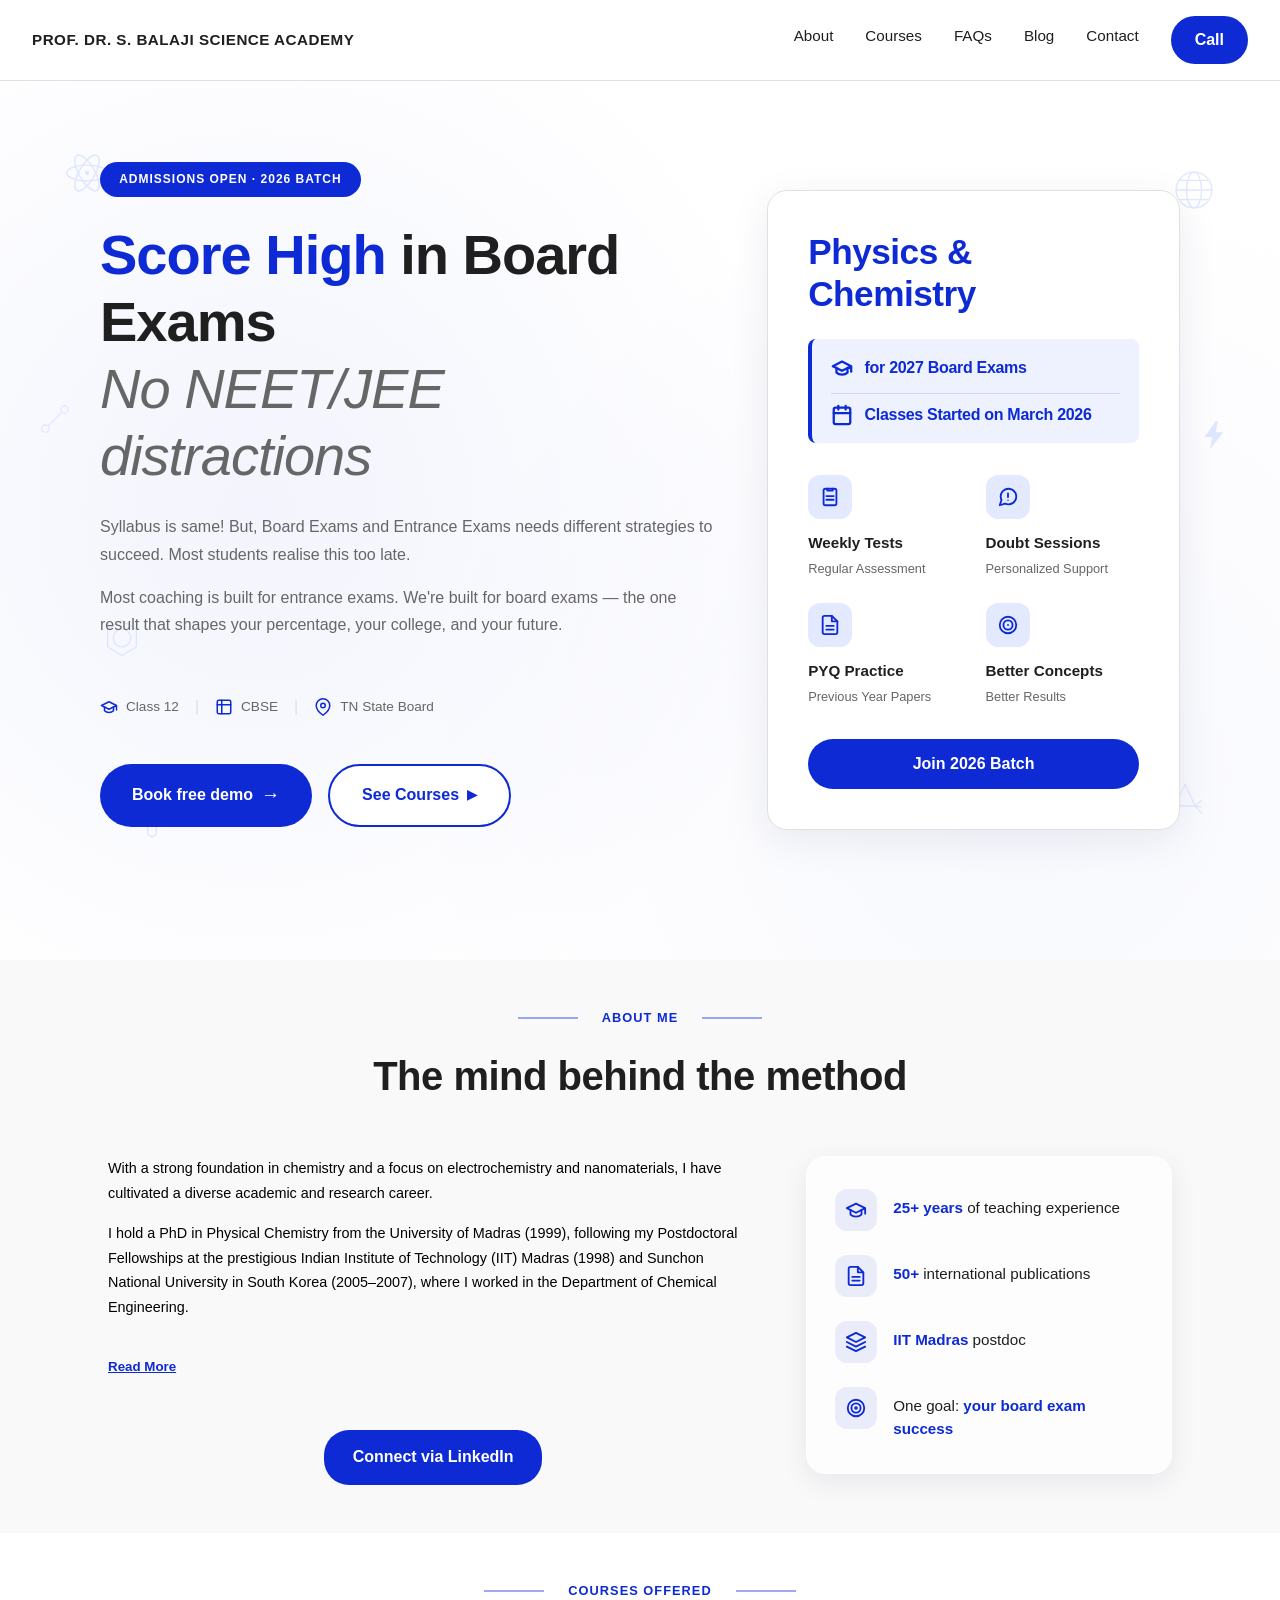
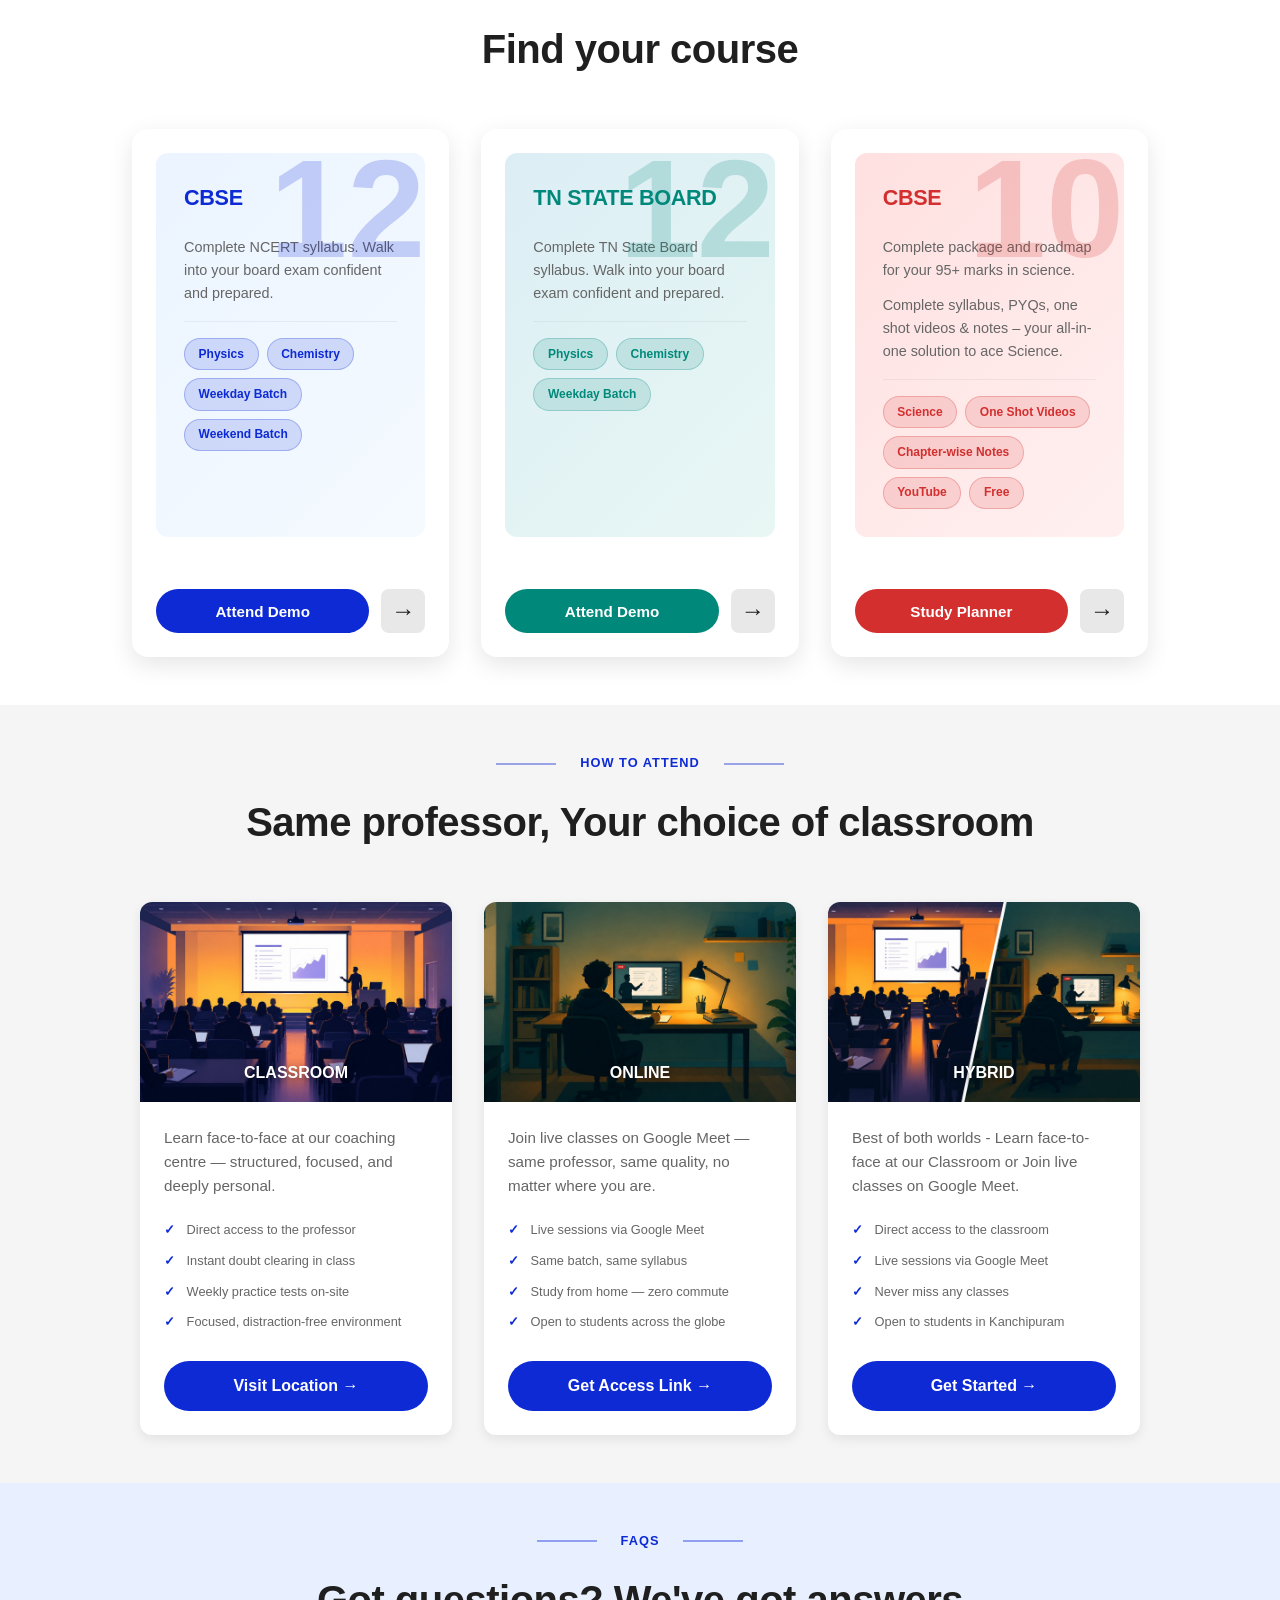
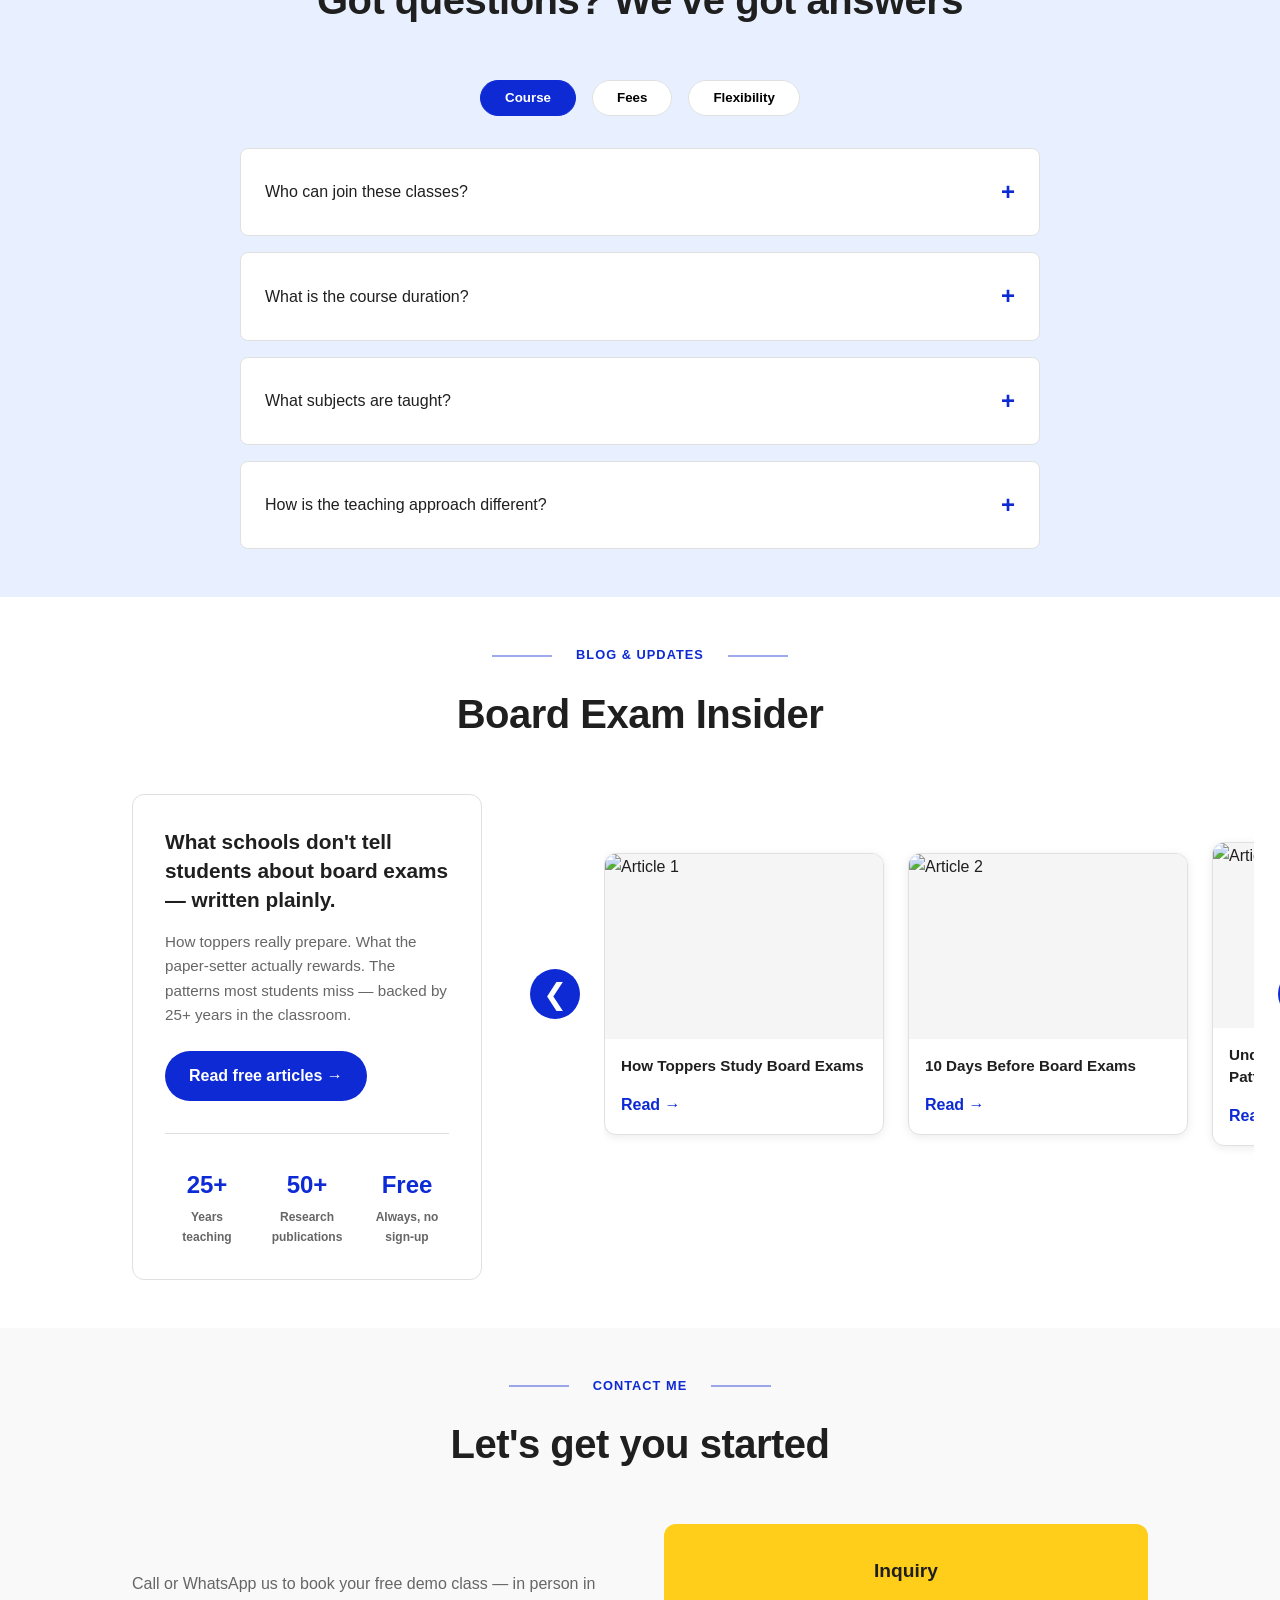
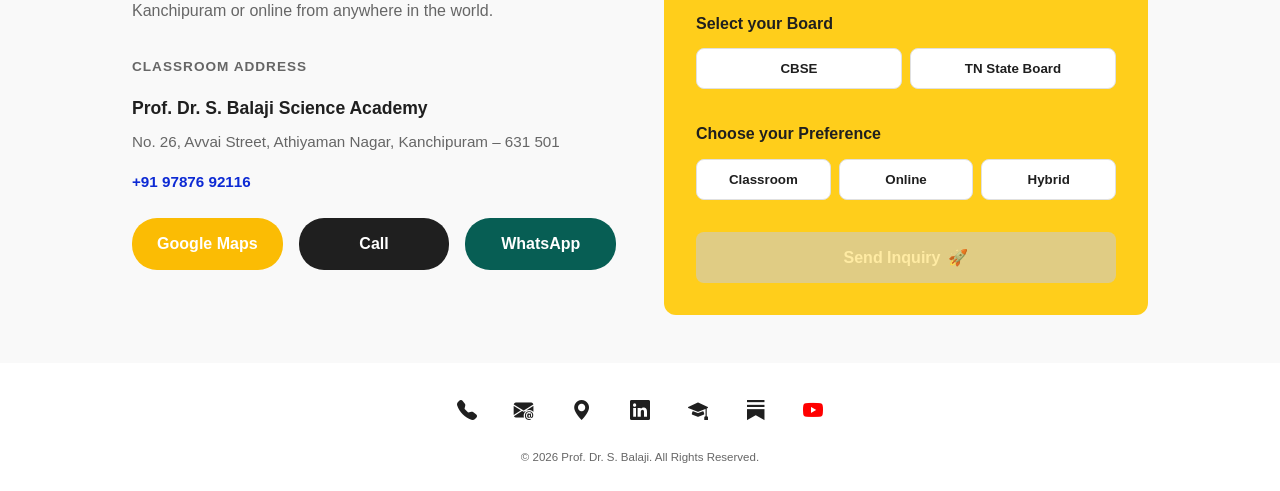
==== commit b7c98d2a: "Update index.html" ====
--- a/index.html
+++ b/index.html
@@ -378,7 +378,7 @@
                     <div class="colored-container cbse-container">
                         <div class="card-watermark">12</div>
                         <div>
-                            <h3 class="course-title">Class 12 - CBSE</h3>
+                            <h3 class="course-title">CBSE</h3>
                             <p class="course-description">Complete NCERT syllabus. Walk into your board exam confident and prepared.</p>
                             <div class="course-pills">
                                 <span class="pill">Physics</span>
@@ -399,7 +399,7 @@
                     <div class="colored-container tnboard-container">
                         <div class="card-watermark">12</div>
                         <div>
-                            <h3 class="course-title">Class 12 - TN STATE BOARD</h3>
+                            <h3 class="course-title">TN STATE BOARD</h3>
                             <p class="course-description">Complete TN State Board syllabus. Walk into your board exam confident and prepared.</p>
                             <div class="course-pills">
                                 <span class="pill">Physics</span>
@@ -419,7 +419,7 @@
                     <div class="colored-container cbse10-container">
                         <div class="card-watermark">10</div>
                         <div>
-                            <h3 class="course-title">Class 10 - CBSE</h3>
+                            <h3 class="course-title">CBSE</h3>
                             <p class="course-description">Complete package and roadmap for your 95+ marks in science.</p>
                             <p class="course-description">Complete syllabus, PYQs, one shot videos & notes – your all-in-one solution to ace Science.</p>
                             <div class="course-pills">
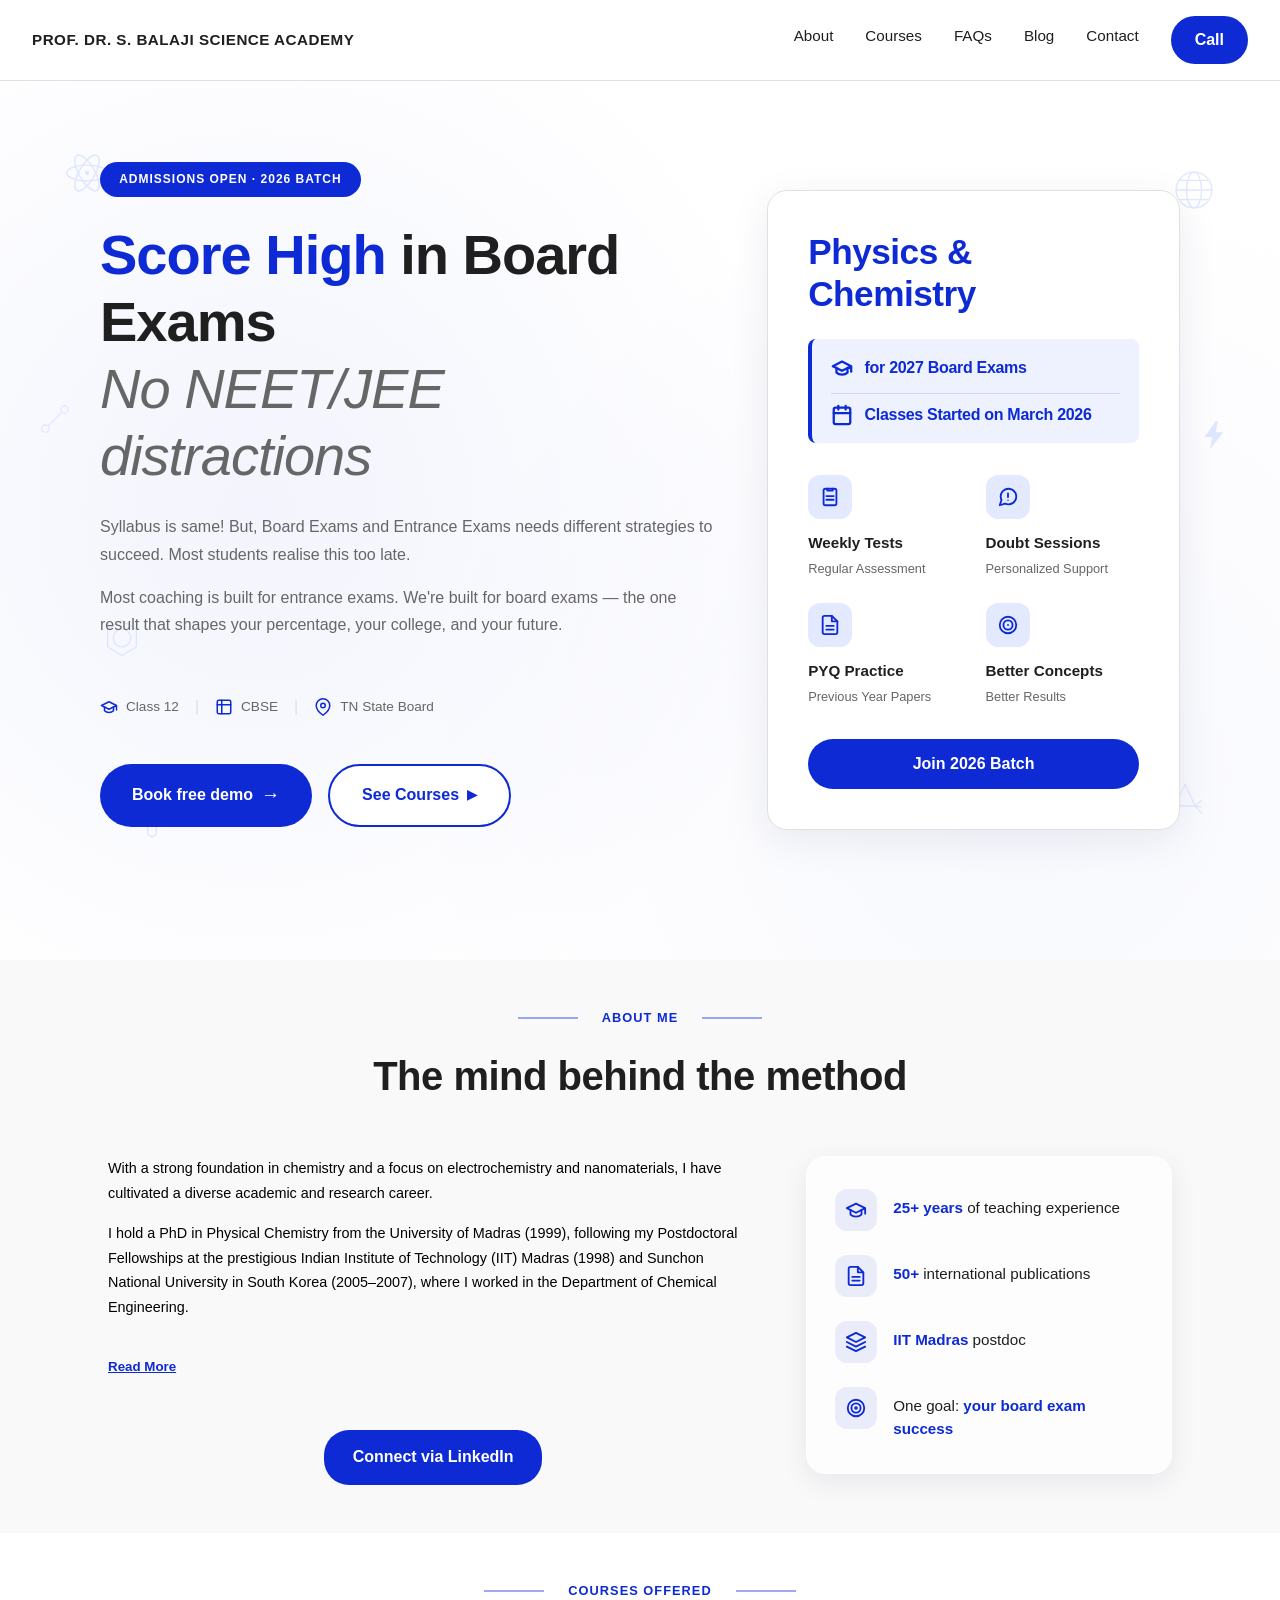
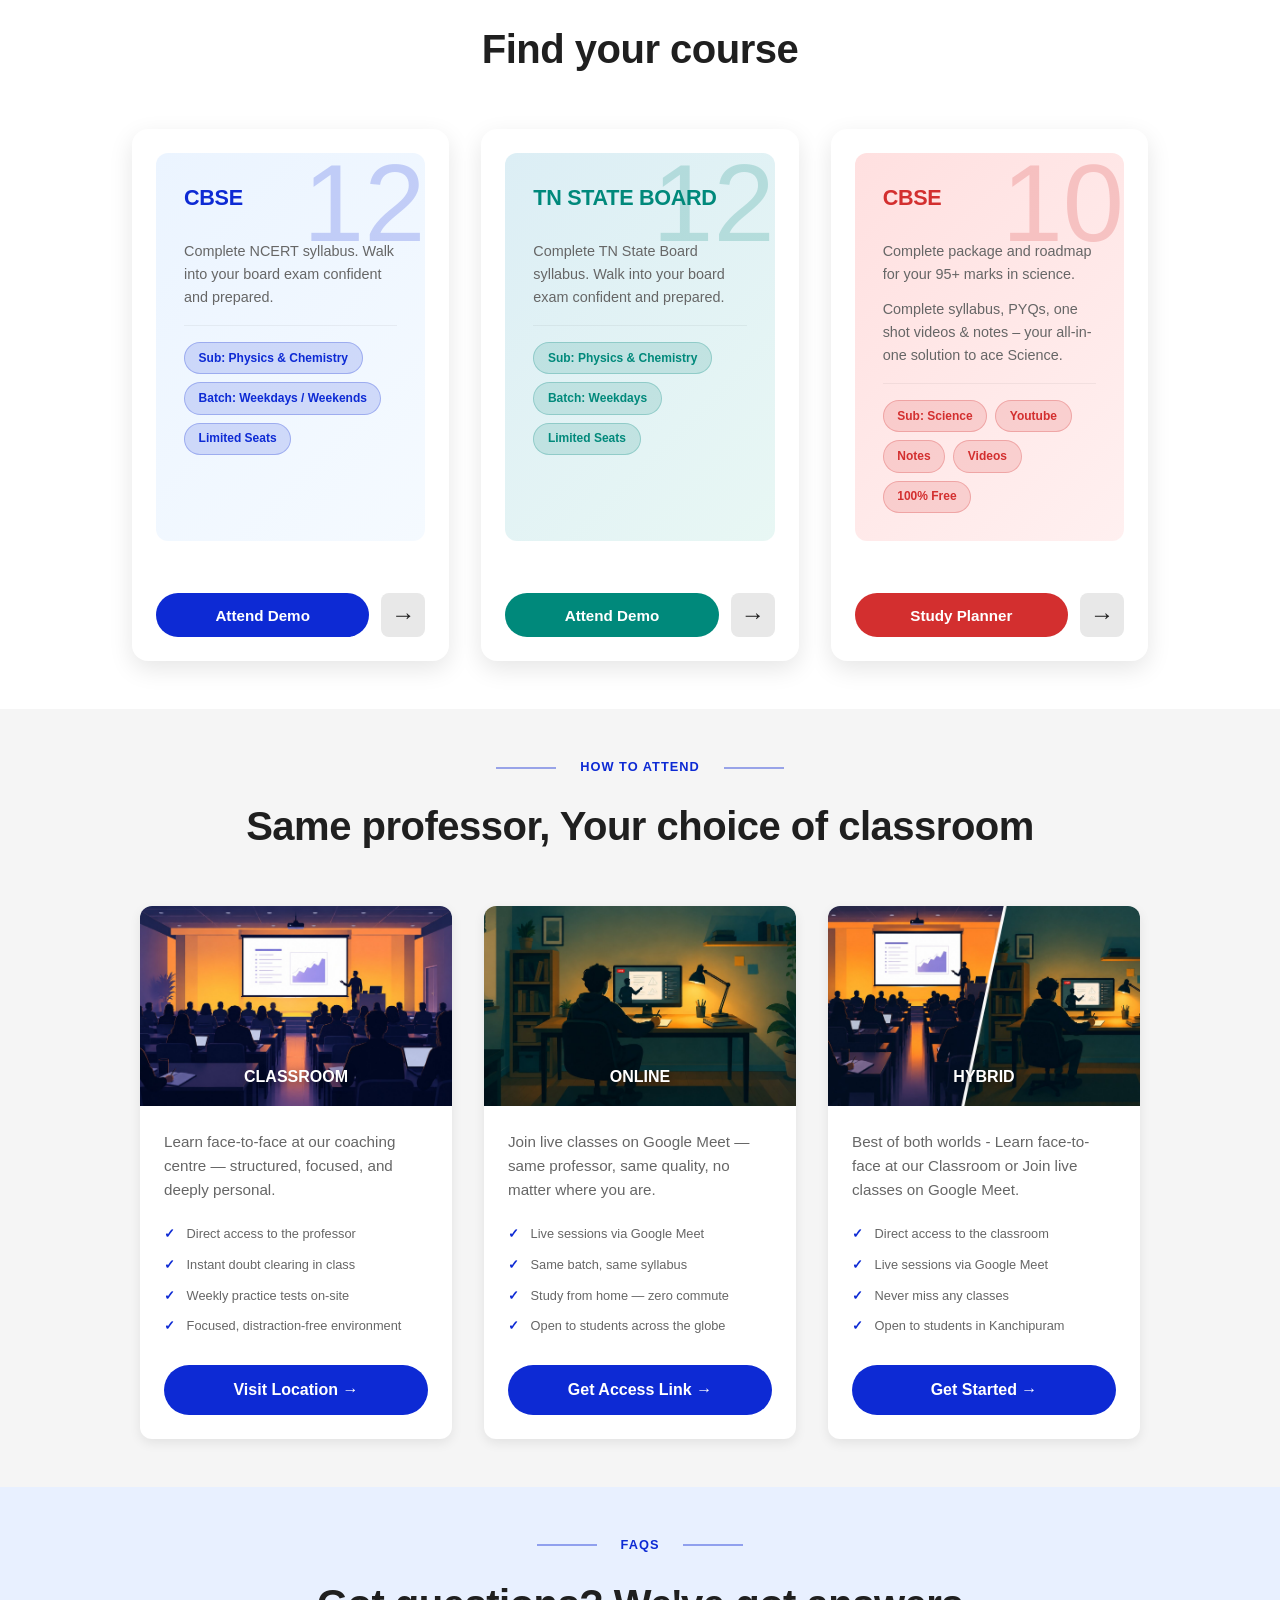
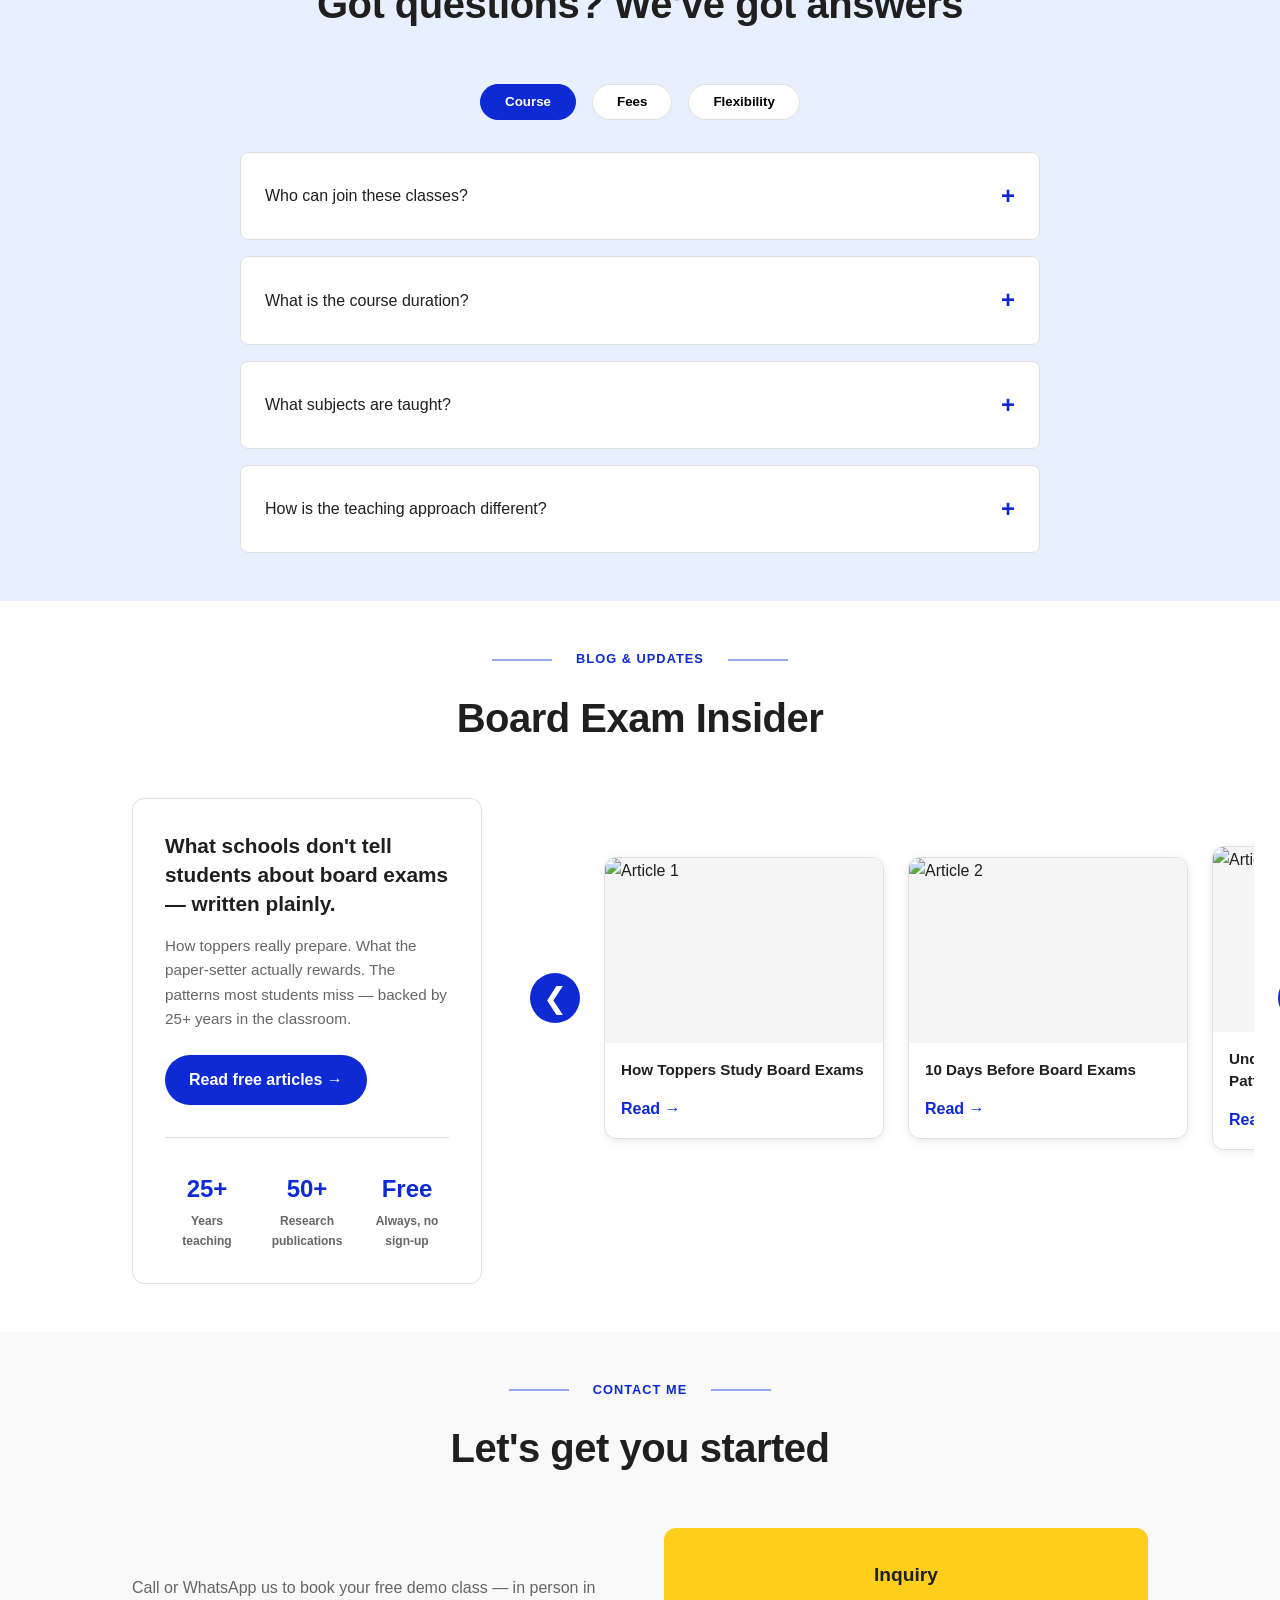
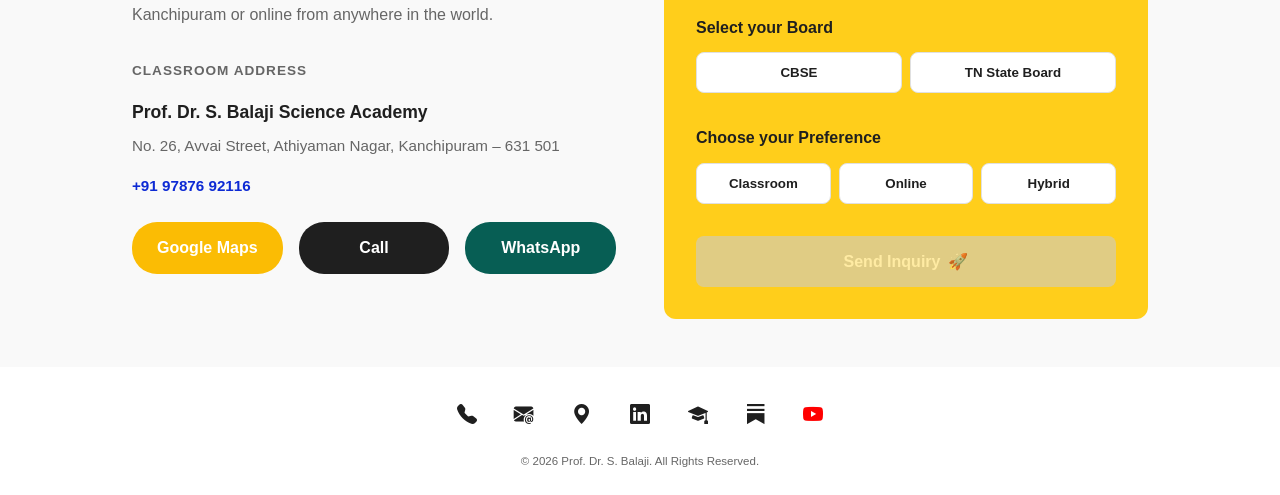
==== commit 355a0536: "Update index.html" ====
--- a/index.html
+++ b/index.html
@@ -381,10 +381,9 @@
                             <h3 class="course-title">CBSE</h3>
                             <p class="course-description">Complete NCERT syllabus. Walk into your board exam confident and prepared.</p>
                             <div class="course-pills">
-                                <span class="pill">Physics</span>
-                                <span class="pill">Chemistry</span>
-                                <span class="pill">Weekday Batch</span>
-                                <span class="pill">Weekend Batch</span>
+                                <span class="pill">Sub: Physics & Chemistry</span>
+                                <span class="pill">Batch: Weekdays / Weekends</span>
+                                <span class="pill">Limited Seats</span>
                             </div>
                         </div>
                     </div>
@@ -402,9 +401,9 @@
                             <h3 class="course-title">TN STATE BOARD</h3>
                             <p class="course-description">Complete TN State Board syllabus. Walk into your board exam confident and prepared.</p>
                             <div class="course-pills">
-                                <span class="pill">Physics</span>
-                                <span class="pill">Chemistry</span>
-                                <span class="pill">Weekday Batch</span>
+                                <span class="pill">Sub: Physics & Chemistry</span>
+                                <span class="pill">Batch: Weekdays</span>
+                                <span class="pill">Limited Seats</span>
                             </div>
                         </div>
                     </div>
@@ -423,11 +422,11 @@
                             <p class="course-description">Complete package and roadmap for your 95+ marks in science.</p>
                             <p class="course-description">Complete syllabus, PYQs, one shot videos & notes – your all-in-one solution to ace Science.</p>
                             <div class="course-pills">
-                                <span class="pill">Science</span>
-                                <span class="pill">One Shot Videos</span>
-                                <span class="pill">Chapter-wise Notes</span>
-                                <span class="pill">YouTube</span>
-                                <span class="pill">Free</span>
+                                <span class="pill">Sub: Science</span>
+                                <span class="pill">Youtube</span>
+                                <span class="pill">Notes</span>
+                                <span class="pill">Videos</span>
+                                <span class="pill">100% Free</span>
                             </div>
                         </div>
                     </div>
--- a/styles.css
+++ b/styles.css
@@ -1218,10 +1218,10 @@
     top: 0;
     right: 0;
     font-family: -apple-system, BlinkMacSystemFont, 'Segoe UI', Arial, sans-serif;
-    font-size: 140px;
-    font-weight: 600;
+    font-size: 110px;
+    font-weight: 400;
     opacity: 0.2;
-    line-height: 0.8;
+    line-height: 0.9;
     pointer-events: none;
     z-index: 1;
     margin: 0;
@@ -1329,7 +1329,7 @@
 .course-title {
     font-size: 1.35rem;
     font-weight: 800;
-    margin: 0 0 1.25rem 0;
+    margin: 0 0 1.5rem 0;
     letter-spacing: -0.3px;
 }
 
@@ -1450,12 +1450,12 @@
     }
 
     .course-title {
-        font-size: 1.1rem;
-        margin-bottom: 0.75rem;
+        font-size: 1.25rem;
+        margin-bottom: 1.00rem;
     }
 
     .course-description {
-        font-size: 0.95rem;
+        font-size: 0.9rem;
     }
 
     .pill {
